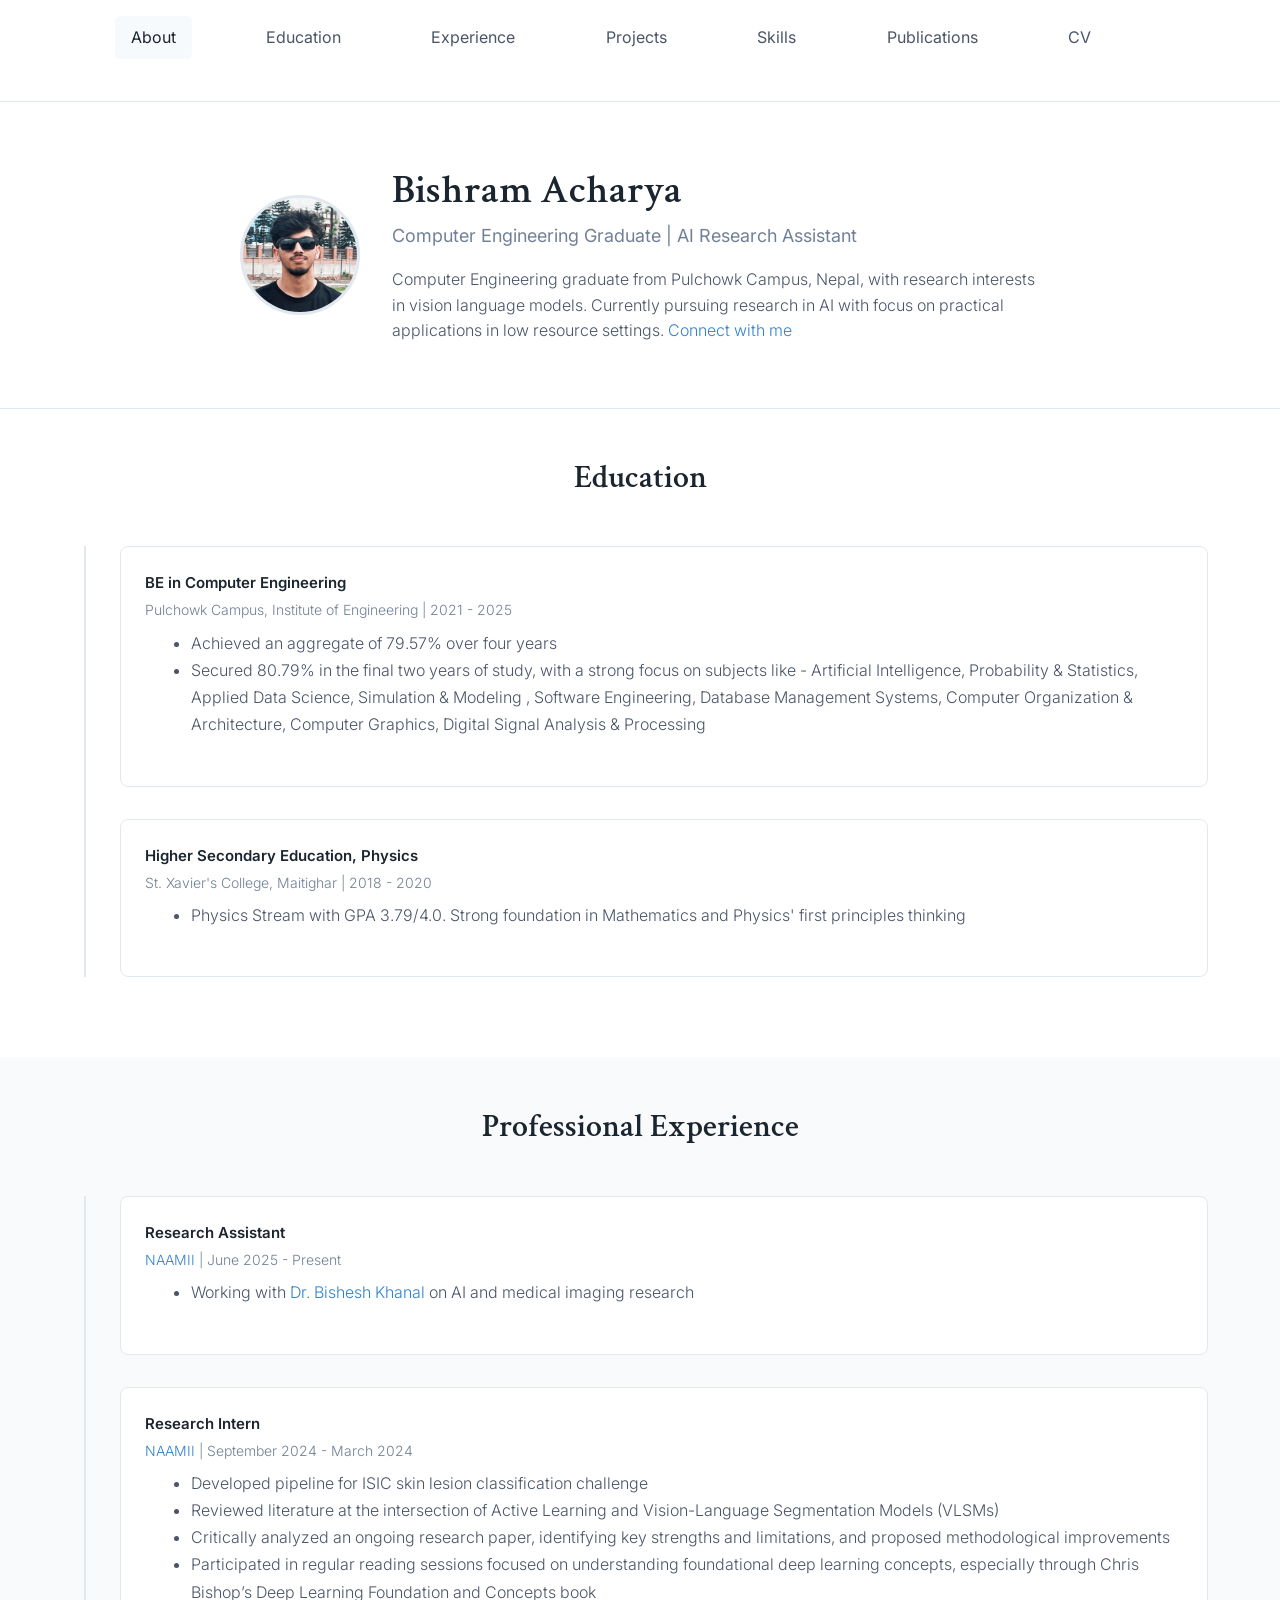
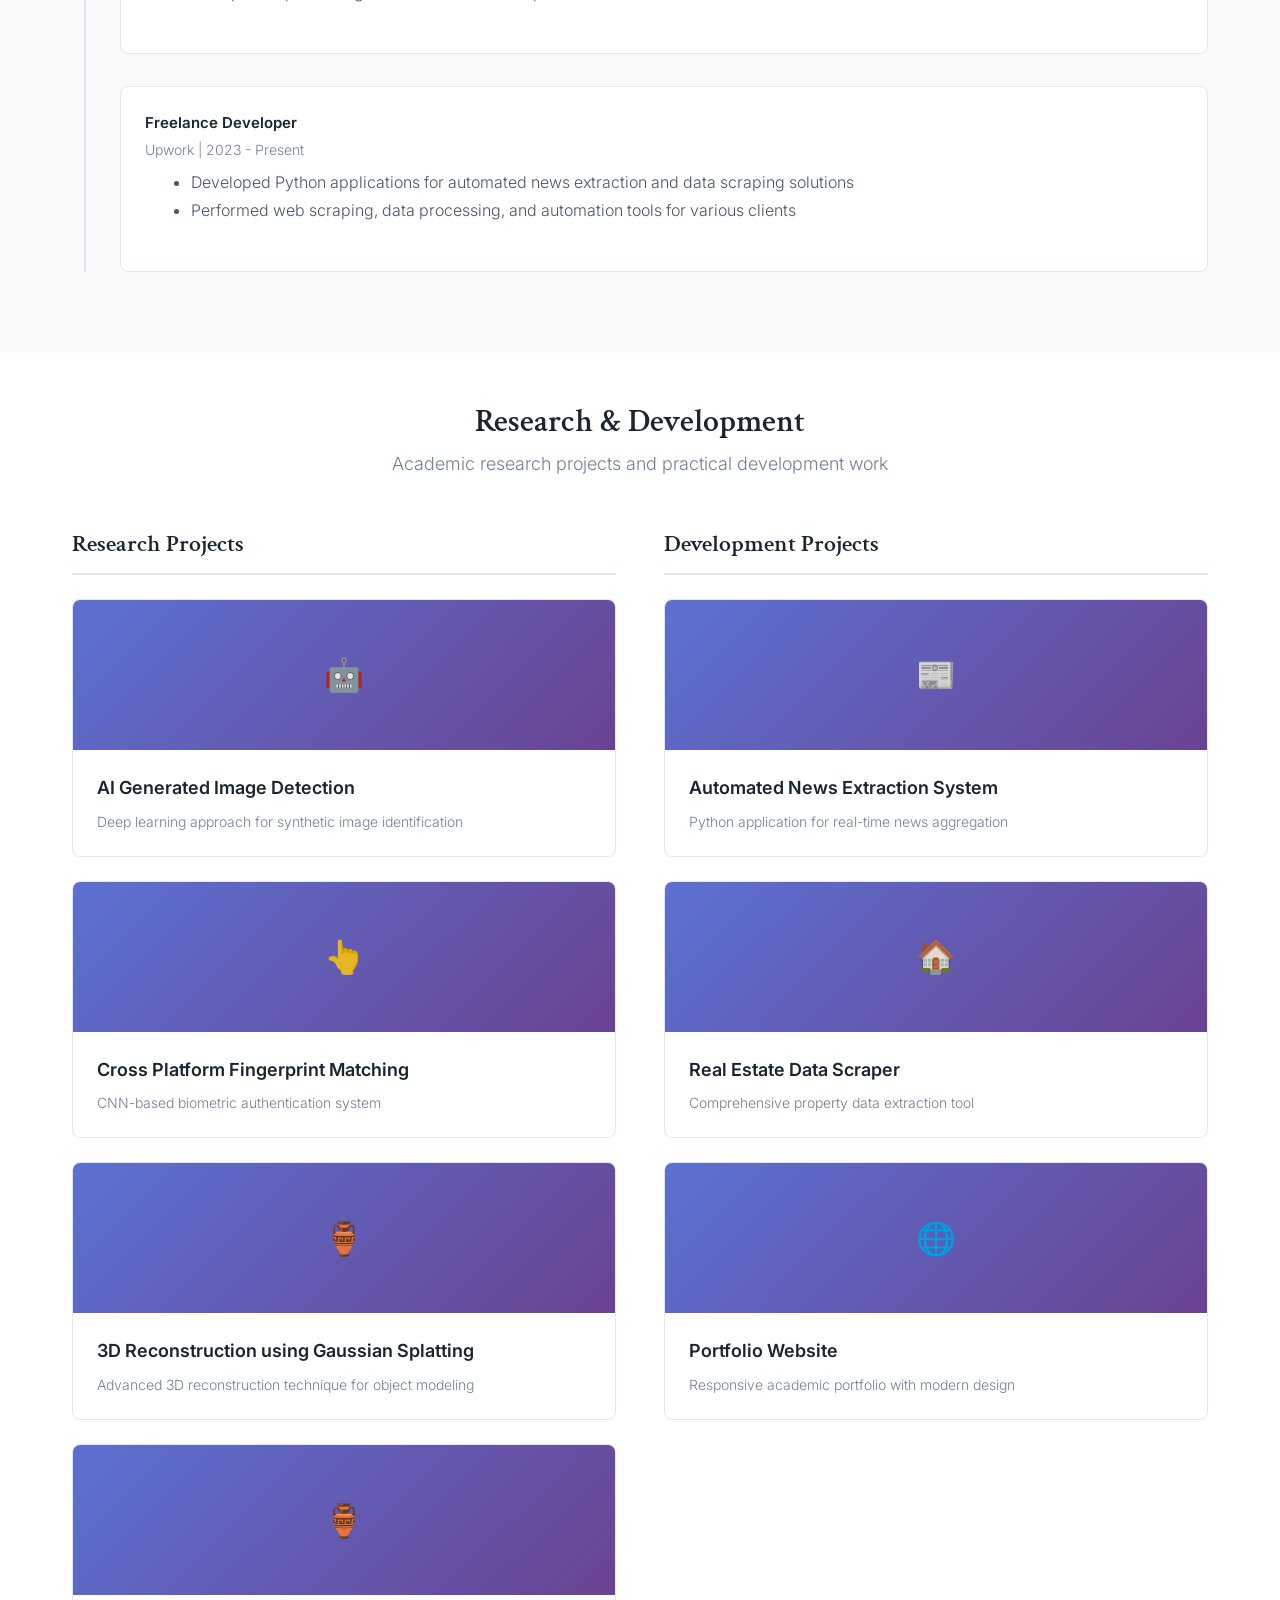
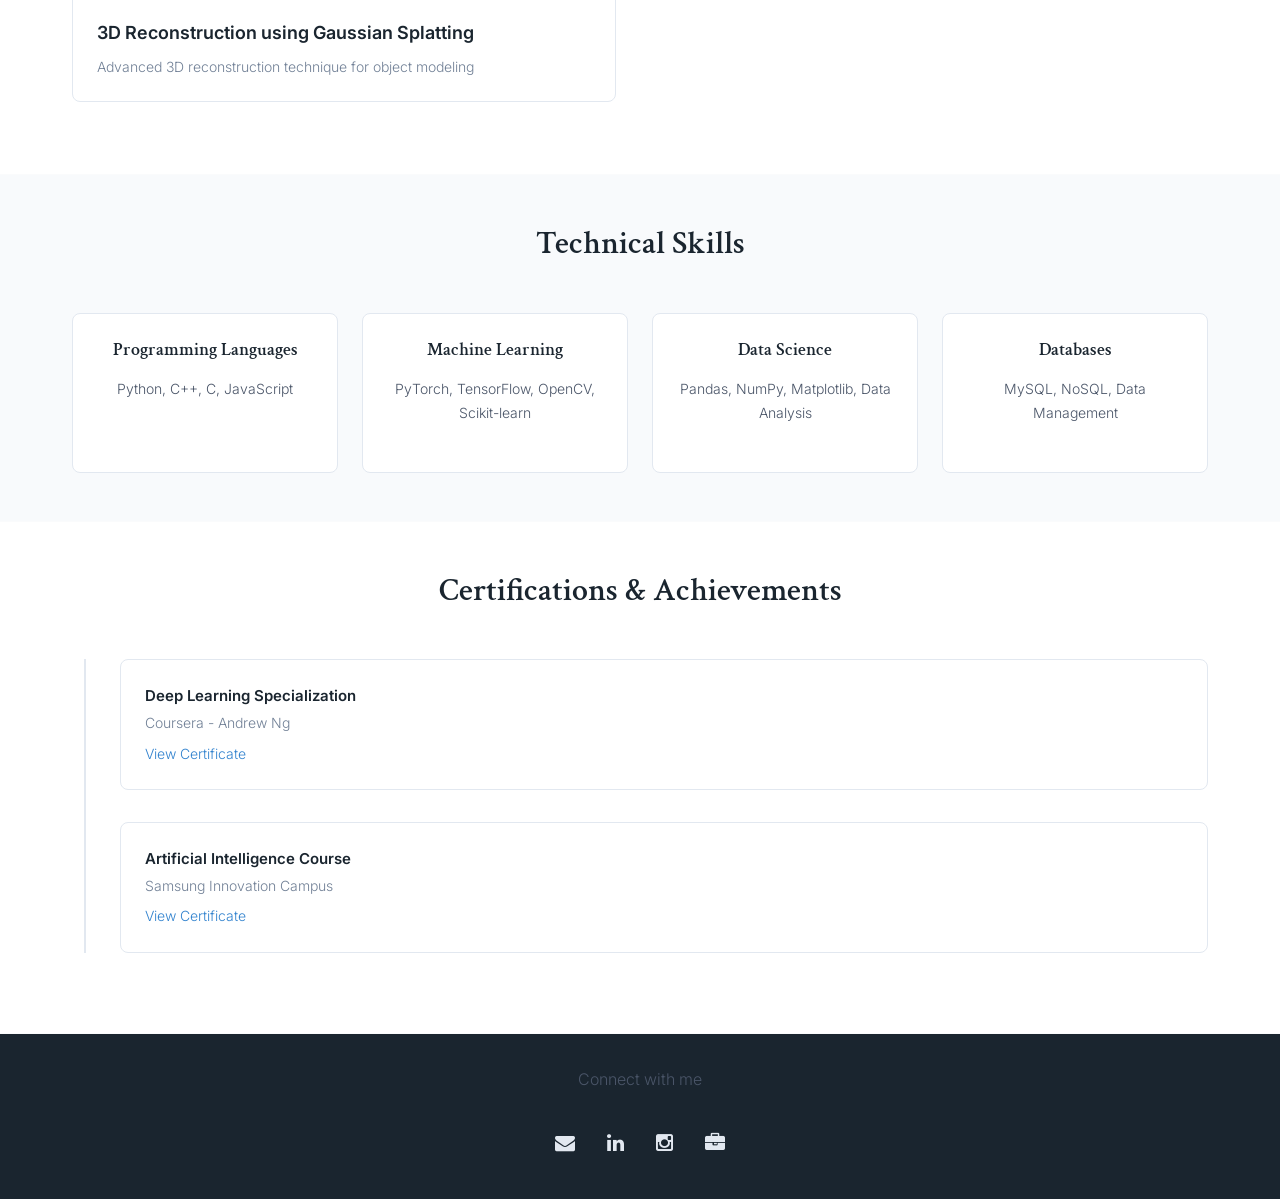
==== index.html @ 3ff4e0e8 "added projects" ====
<!DOCTYPE html>
<html>
<head>
    <title>Bishram Acharya</title>
    <meta charset="utf-8" />
    <meta name="viewport" content="width=device-width, initial-scale=1">
    <meta name="description" content="Bishram Acharya's academic portfolio">
    <meta name="author" content="Bishram Acharya">
    <link rel="stylesheet" href="css/kube.min.css" />
    <link rel="stylesheet" href="css/font-awesome.min.css" />
    <link rel="shortcut icon" href="img/favicon.png" />
    <link href='https://fonts.googleapis.com/css2?family=Inter:wght@300;400;500;600&family=Crimson+Text:wght@400;600&display=swap' rel='stylesheet' type='text/css'>
    <style>
        /* Reset and Base Styles */
        * {
            margin: 0;
            padding: 0;
            box-sizing: border-box;
        }

        body {
            font-family: 'Inter', -apple-system, BlinkMacSystemFont, sans-serif;
            line-height: 1.6;
            color: #2c3e50;
            background: #fafbfc;
            font-weight: 300;
        }

        h1, h2, h3, h4, h5, h6 {
            font-family: 'Crimson Text', serif;
            font-weight: 600;
            color: #1a252f;
            margin-bottom: 1rem;
        }

        h1 { font-size: 2.5rem; line-height: 1.2; }
        h2 { font-size: 2rem; line-height: 1.3; }
        h3 { font-size: 1.5rem; line-height: 1.4; }

        p, li {
            font-size: 1rem;
            line-height: 1.7;
            color: #4a5568;
        }

        a {
            color: #3182ce;
            text-decoration: none;
            transition: color 0.2s ease;
        }

        a:hover {
            color: #2c5aa0;
        }

        .container {
            max-width: 1200px;
            margin: 0 auto;
            padding: 0 2rem;
        }

        /* Navigation */
        .main-nav {
            background: #ffffff;
            border-bottom: 1px solid #e2e8f0;
            padding: 1rem 0;
            position: sticky;
            top: 0;
            z-index: 100;
        }

        .navbar ul {
            display: flex;
            list-style: none;
            justify-content: center;
            gap: 2rem;
        }

        .navbar ul li a {
            font-weight: 400;
            color: #4a5568;
            padding: 0.5rem 1rem;
            border-radius: 0.375rem;
            transition: all 0.2s ease;
        }

        .navbar ul li.active a,
        .navbar ul li a:hover {
            color: #1a252f;
            background: #f7fafc;
        }

        /* Header Section */
        .intro {
            padding: 4rem 0;
            background: #ffffff;
            border-bottom: 1px solid #e2e8f0;
        }

        .intro-content {
            display: grid;
            grid-template-columns: auto 1fr;
            gap: 2rem;
            align-items: center;
            max-width: 800px;
            margin: 0 auto;
        }

        .intro img {
            width: 120px;
            height: 120px;
            border-radius: 50%;
            border: 3px solid #e2e8f0;
        }

        .intro-text h1 {
            margin-bottom: 0.5rem;
        }

        .intro-text .title {
            font-size: 1.125rem;
            color: #718096;
            margin-bottom: 1rem;
            font-weight: 400;
        }

        .intro-text .description {
            font-size: 1rem;
            line-height: 1.6;
            color: #4a5568;
        }

        /* Section Styles */
        .section {
            padding: 3rem 0;
            background: #ffffff;
            margin-bottom: 1px;
        }

        .section:nth-child(even) {
            background: #f8fafc;
        }

        .section-header {
            text-align: center;
            margin-bottom: 3rem;
        }

        .section-header h2 {
            font-size: 2rem;
            margin-bottom: 0.5rem;
        }

        .section-header .subtitle {
            color: #718096;
            font-size: 1.125rem;
        }

        /* Projects Section */
        .projects-grid {
            display: grid;
            grid-template-columns: 1fr 1fr;
            gap: 3rem;
            margin-top: 2rem;
        }

        .project-category {
            padding: 0;
        }

        .project-category h3 {
            font-size: 1.5rem;
            margin-bottom: 1.5rem;
            padding-bottom: 0.75rem;
            border-bottom: 2px solid #e2e8f0;
            color: #1a252f;
            font-weight: 600;
            text-align: left;
        }

        .project-card {
            background: #ffffff;
            border: 1px solid #e2e8f0;
            border-radius: 0.5rem;
            overflow: hidden;
            transition: all 0.3s ease;
            margin-bottom: 1.5rem;
            cursor: pointer;
            position: relative;
        }

        .project-card:hover {
            transform: translateY(-2px);
            box-shadow: 0 10px 25px rgba(0,0,0,0.1);
            border-color: #cbd5e0;
        }

        .project-thumbnail {
            height: 150px;
            background: linear-gradient(135deg, #667eea 0%, #764ba2 100%);
            display: flex;
            align-items: center;
            justify-content: center;
            color: white;
            font-size: 2rem;
            position: relative;
            overflow: hidden;
        }

        .project-thumbnail::before {
            content: '';
            position: absolute;
            top: 0;
            left: 0;
            right: 0;
            bottom: 0;
            background: rgba(0,0,0,0.1);
        }

        .project-content {
            padding: 1.5rem;
        }

        .project-title {
            font-size: 1.125rem;
            font-weight: 600;
            margin-bottom: 0.5rem;
            color: #1a252f;
        }

        .project-summary {
            font-size: 0.875rem;
            color: #718096;
            line-height: 1.5;
        }

        .project-details {
            position: absolute;
            top: 0;
            left: 0;
            right: 0;
            bottom: 0;
            background: rgba(26, 37, 47, 0.95);
            color: white;
            padding: 1.5rem;
            opacity: 0;
            transform: translateY(10px);
            transition: all 0.3s ease;
            display: flex;
            flex-direction: column;
            justify-content: center;
        }

        .project-card:hover .project-details {
            opacity: 1;
            transform: translateY(0);
        }

        .project-details h4 {
            color: white;
            margin-bottom: 1rem;
            font-size: 1.25rem;
        }

        .project-details p {
            color: #e2e8f0;
            font-size: 0.875rem;
            line-height: 1.6;
            margin-bottom: 1rem;
        }

        .project-tech {
            display: flex;
            flex-wrap: wrap;
            gap: 0.5rem;
            margin-top: 1rem;
        }

        .tech-tag {
            background: rgba(255,255,255,0.2);
            color: white;
            padding: 0.25rem 0.75rem;
            border-radius: 1rem;
            font-size: 0.75rem;
            font-weight: 500;
        }

        /* Timeline Styles */
        .timeline {
            position: relative;
            padding-left: 2rem;
        }

        .timeline::before {
            content: '';
            position: absolute;
            left: 0.75rem;
            top: 0;
            bottom: 0;
            width: 2px;
            background: #e2e8f0;
        }

        .timeline-item {
            position: relative;
            margin-bottom: 2rem;
            background: #ffffff;
            padding: 1.5rem;
            border-radius: 0.5rem;
            border: 1px solid #e2e8f0;
            margin-left: 1rem;
            overflow: hidden;
            cursor: pointer;
            transition: all 0.3s ease;
        }

        .timeline-item::after {
            content: '';
            position: absolute;
            top: 0;
            left: 0;
            height: 100%;
            width: 0;
            background: linear-gradient(90deg, rgba(49, 130, 206, 0.1) 0%, rgba(49, 130, 206, 0.05) 100%);
            transition: width 0.4s ease;
            z-index: 1;
        }

        .timeline-item:hover::after {
            width: 100%;
        }

        .timeline-item:hover {
            transform: translateX(5px);
            box-shadow: 0 4px 12px rgba(0,0,0,0.1);
            border-color: #3182ce;
        }

        .timeline-item::before {
            content: '';
            position: absolute;
            left: -1.75rem;
            top: 1.5rem;
            width: 12px;
            height: 12px;
            background: #3182ce;
            border: 3px solid #ffffff;
            border-radius: 50%;
            box-shadow: 0 0 0 3px #e2e8f0;
            z-index: 2;
            transition: all 0.3s ease;
        }

        .timeline-item:hover::before {
            background: #2c5aa0;
            transform: scale(1.2);
        }

        .timeline-title {
            font-weight: 600;
            color: #1a252f;
            margin-bottom: 0.25rem;
            position: relative;
            z-index: 2;
        }

        .timeline-meta {
            color: #718096;
            font-size: 0.875rem;
            margin-bottom: 0.5rem;
            position: relative;
            z-index: 2;
        }

        .timeline-description {
            color: #4a5568;
            font-size: 0.875rem;
            line-height: 1.6;
            position: relative;
            z-index: 2;
        }

        /* Skills Grid */
        .skills-grid {
            display: grid;
            grid-template-columns: repeat(auto-fit, minmax(250px, 1fr));
            gap: 1.5rem;
            margin-top: 2rem;
        }

        .skill-category {
            background: #ffffff;
            padding: 1.5rem;
            border-radius: 0.5rem;
            border: 1px solid #e2e8f0;
            text-align: center;
        }

        .skill-category h4 {
            color: #1a252f;
            margin-bottom: 1rem;
            font-size: 1.125rem;
        }

        .skill-category p {
            color: #4a5568;
            font-size: 0.875rem;
        }

        /* Footer */
        footer {
            background: #1a252f;
            color: #e2e8f0;
            padding: 2rem 0;
            text-align: center;
        }

        .social {
            display: flex;
            justify-content: center;
            gap: 1rem;
            margin-top: 1rem;
        }

        .social a {
            color: #e2e8f0;
            font-size: 1.25rem;
            padding: 0.5rem;
            border-radius: 0.375rem;
            transition: all 0.2s ease;
        }

        .social a:hover {
            color: #ffffff;
            background: rgba(255,255,255,0.1);
        }

        /* Responsive Design */
        @media (max-width: 768px) {
            .container {
                padding: 0 1rem;
            }

            .intro-content {
                grid-template-columns: 1fr;
                text-align: center;
                gap: 1rem;
            }

            .projects-grid {
                grid-template-columns: 1fr;
                gap: 3rem;
            }

            .navbar ul {
                flex-wrap: wrap;
                gap: 1rem;
            }

            .timeline {
                padding-left: 1rem;
            }

            .timeline-item {
                margin-left: 0.5rem;
            }

            h1 { font-size: 2rem; }
            h2 { font-size: 1.75rem; }
        }
    </style>
</head>
<body>
    <!-- Navigation -->
    <div class="main-nav">
        <div class="container">
            <nav class="navbar">
                <ul>
                    <li class="active"><a href="#about">About</a></li>
                    <li><a href="#education">Education</a></li>
                    <li><a href="#experience">Experience</a></li>
                    <li><a href="#projects">Projects</a></li>
                    <li><a href="#skills">Skills</a></li>
                    <li><a href="#publications">Publications</a></li>
                    <li><a href="my_cv.pdf" target="_blank">CV</a></li>
                </ul>
            </nav>
        </div>
    </div>

    <!-- Header -->
    <section class="intro" id="about">
        <div class="container">
            <div class="intro-content">
                <img src="img/bishram.jpg" alt="Bishram Acharya">
                <div class="intro-text">
                    <h1>Bishram Acharya</h1>
                    <div class="title">Computer Engineering Graduate | AI Research Assistant</div>
                    <div class="description">
                        Computer Engineering graduate from Pulchowk Campus, Nepal, with research interests in vision language models. Currently pursuing research in 
                        AI with focus on practical applications in low resource settings. <a href="#connect">Connect with me</a>
                    </div>
                </div>
            </div>
        </div>
    </section>

    <!-- Education -->
    <section class="section" id="education">
        <div class="container">
            <div class="section-header">
                <h2>Education</h2>
            </div>
            <div class="timeline">
                <div class="timeline-item">
                    <div class="timeline-title">BE in Computer Engineering</div>
                    <div class="timeline-meta">Pulchowk Campus, Institute of Engineering | 2021 - 2025</div>
                    <div class="timeline-description">
                        <ul>
                            <li>Achieved an aggregate of 79.57% over four years</li>
                            <li>Secured 80.79% in the final two years of study, with a strong focus on subjects like - Artificial Intelligence, Probability & Statistics, Applied Data Science, Simulation & Modeling , Software Engineering, Database Management Systems, Computer Organization & Architecture, Computer Graphics, Digital Signal Analysis & Processing</li>
                        </ul>
                        
                    </div>
                </div>
                <div class="timeline-item">
                    <div class="timeline-title">Higher Secondary Education, Physics</div>
                    <div class="timeline-meta">St. Xavier's College, Maitighar | 2018 - 2020</div>
                    <div class="timeline-description">
                        <ul>
                            <li>Physics Stream with GPA 3.79/4.0. Strong foundation in Mathematics and Physics' first principles thinking</li>
                        </ul>
                    </div>
                </div>
            </div>
        </div>
    </section>

    <!-- Experience -->
    <section class="section" id="experience">
    <div class="container">
        <div class="section-header">
        <h2>Professional Experience</h2>
        </div>
        <div class="timeline">

        <div class="timeline-item">
            <div class="timeline-title">Research Assistant</div>
            <div class="timeline-meta">
            <a href="https://www.naamii.org.np/">NAAMII</a> | June 2025 - Present
            </div>
            <div class="timeline-description">
            <ul>
                <li>
                Working with <a href="https://scholar.google.com/citations?user=ZfaUCG5h3xsC&hl=en">Dr. Bishesh Khanal</a>
                on AI and medical imaging research
                </li>
            </ul>
            </div>
        </div> <!-- <-- FIXED: closed the first timeline-item here -->

        <div class="timeline-item">
            <div class="timeline-title">Research Intern</div>
            <div class="timeline-meta">
            <a href="https://www.naamii.org.np/">NAAMII</a> | September 2024 - March 2024
            </div>
            <div class="timeline-description">
            <ul>
                <li>Developed pipeline for ISIC skin lesion classification challenge</li>
                <li>Reviewed literature at the intersection of Active Learning and Vision-Language Segmentation Models (VLSMs)</li>
                <li>Critically analyzed an ongoing research paper, identifying key strengths and limitations, and proposed methodological improvements</li>
                <li>Participated in regular reading sessions focused on understanding foundational deep learning concepts, especially through Chris Bishop’s Deep Learning Foundation and Concepts book</li>
            </ul>
            </div>
        </div>

        <div class="timeline-item">
            <div class="timeline-title">Freelance Developer</div>
            <div class="timeline-meta">Upwork | 2023 - Present</div>
            <div class="timeline-description">
            <ul>
                <li>Developed Python applications for automated news extraction and data scraping solutions</li>
                <li>Performed web scraping, data processing, and automation tools for various clients</li>
            </ul>
            </div>
        </div>

        </div>
    </div>
    </section>

    <!-- Projects -->
    <section class="section" id="projects">
        <div class="container">
            <div class="section-header">
                <h2>Research & Development</h2>
                <div class="subtitle">Academic research projects and practical development work</div>
            </div>
            <div class="projects-grid">
                <!-- Research Projects -->
                <div class="project-category">
                    <h3>Research Projects</h3>
                    <div class="project-card">
                        <div class="project-thumbnail">🤖</div>
                        <div class="project-content">
                            <div class="project-title">AI Generated Image Detection</div>
                            <div class="project-summary">Deep learning approach for synthetic image identification</div>
                        </div>
                        <div class="project-details">
                            <h4>AI Generated Image Detection</h4>
                            <p>Final year major project comparing frequency-based networks (FourierNet) with CLIP and custom SpectrCLIP model. Achieved F1 Score of 0.9877 and AUC 0.9993 with the best performing model.</p>
                            <div class="project-tech">
                                <span class="tech-tag">Deep Learning</span>
                                <span class="tech-tag">Computer Vision</span>
                                <span class="tech-tag">CLIP</span>
                                <span class="tech-tag">PyTorch</span>
                            </div>
                        </div>
                    </div>

                    <div class="project-card">
                        <div class="project-thumbnail">👆</div>
                        <div class="project-content">
                            <div class="project-title">Cross Platform Fingerprint Matching</div>
                            <div class="project-summary">CNN-based biometric authentication system</div>
                        </div>
                        <div class="project-details">
                            <h4>Cross Platform Fingerprint Matching Using CNN</h4>
                            <p>Developed a Siamese network architecture using VGG-16 and DenseNet for fingerprint matching across different platforms. Achieved 89.2% accuracy in determining fingerprint matches.</p>
                            <div class="project-tech">
                                <span class="tech-tag">CNN</span>
                                <span class="tech-tag">Siamese Networks</span>
                                <span class="tech-tag">Biometrics</span>
                                <span class="tech-tag">TensorFlow</span>
                            </div>
                        </div>
                    </div>
                    <div class="project-card" onclick="window.open('https://superspl.at/view?id=2a469bad', '_blank')">
                        <div class="project-thumbnail">🏺</div>
                        <div class="project-content">
                            <div class="project-title">3D Reconstruction using Gaussian Splatting</div>
                            <div class="project-summary">Advanced 3D reconstruction technique for object modeling</div>
                        </div>
                        <div class="project-details">
                            <h4>3D Reconstruction using Gaussian Splatting</h4>
                            <p>Implemented state-of-the-art 3D reconstruction using Gaussian Splatting technique for high-quality vase modeling. Created interactive 3D visualization demonstrating advanced computer vision and 3D modeling capabilities.</p>
                            <div class="project-tech">
                                <span class="tech-tag">Computer Vision</span>
                                <span class="tech-tag">3D Reconstruction</span>
                                <span class="tech-tag">Gaussian Splatting</span>
                            </div>
                        </div>
                    </div>
                    <div class="project-card" onclick="window.open('https://superspl.at/view?id=2a469bad', '_blank')">
                        <div class="project-thumbnail">🏺</div>
                        <div class="project-content">
                            <div class="project-title">3D Reconstruction using Gaussian Splatting</div>
                            <div class="project-summary">Advanced 3D reconstruction technique for object modeling</div>
                        </div>
                        <div class="project-details">
                            <h4>3D Reconstruction using Gaussian Splatting</h4>
                            <p>Implemented state-of-the-art 3D reconstruction using Gaussian Splatting technique for high-quality vase modeling. Created interactive 3D visualization demonstrating advanced computer vision and 3D modeling capabilities.</p>
                            <div class="project-tech">
                                <span class="tech-tag">Computer Vision</span>
                                <span class="tech-tag">3D Reconstruction</span>
                                <span class="tech-tag">Gaussian Splatting</span>
                            </div>
                        </div>
                    </div>

                    
                </div>

                <!-- Development Projects -->
                <div class="project-category">
                    <h3>Development Projects</h3>
                    
                    <div class="project-card">
                        <div class="project-thumbnail">📰</div>
                        <div class="project-content">
                            <div class="project-title">Automated News Extraction System</div>
                            <div class="project-summary">Python application for real-time news aggregation</div>
                        </div>
                        <div class="project-details">
                            <h4>Automated News Extraction System</h4>
                            <p>Built a comprehensive Python application for automatic news extraction and display from skynews.au. Features real-time data processing, content filtering, and user-friendly interface for news consumption.</p>
                            <div class="project-tech">
                                <span class="tech-tag">Python</span>
                                <span class="tech-tag">Web Scraping</span>
                                <span class="tech-tag">BeautifulSoup</span>
                                <span class="tech-tag">Automation</span>
                            </div>
                        </div>
                    </div>

                    <div class="project-card">
                        <div class="project-thumbnail">🏠</div>
                        <div class="project-content">
                            <div class="project-title">Real Estate Data Scraper</div>
                            <div class="project-summary">Comprehensive property data extraction tool</div>
                        </div>
                        <div class="project-details">
                            <h4>Real Estate Data Scraper</h4>
                            <p>Developed a robust data scraping solution for real estate websites. Implemented advanced parsing techniques, data validation, and export functionality for market analysis and research purposes.</p>
                            <div class="project-tech">
                                <span class="tech-tag">Python</span>
                                <span class="tech-tag">Data Mining</span>
                                <span class="tech-tag">Selenium</span>
                                <span class="tech-tag">Data Analysis</span>
                            </div>
                        </div>
                    </div>

                    <div class="project-card">
                        <div class="project-thumbnail">🌐</div>
                        <div class="project-content">
                            <div class="project-title">Portfolio Website</div>
                            <div class="project-summary">Responsive academic portfolio with modern design</div>
                        </div>
                        <div class="project-details">
                            <h4>Academic Portfolio Website</h4>
                            <p>Designed and developed a clean, academic-focused portfolio website featuring responsive design, interactive project showcases, and optimized performance for professional presentation.</p>
                            <div class="project-tech">
                                <span class="tech-tag">HTML/CSS</span>
                                <span class="tech-tag">JavaScript</span>
                                <span class="tech-tag">Responsive Design</span>
                                <span class="tech-tag">UI/UX</span>
                            </div>
                        </div>
                    </div>
                </div>
            </div>
        </div>
    </section>

    <!-- Skills -->
    <section class="section" id="skills">
        <div class="container">
            <div class="section-header">
                <h2>Technical Skills</h2>
            </div>
            <div class="skills-grid">
                <div class="skill-category">
                    <h4>Programming Languages</h4>
                    <p>Python, C++, C, JavaScript</p>
                </div>
                <div class="skill-category">
                    <h4>Machine Learning</h4>
                    <p>PyTorch, TensorFlow, OpenCV, Scikit-learn</p>
                </div>
                <div class="skill-category">
                    <h4>Data Science</h4>
                    <p>Pandas, NumPy, Matplotlib, Data Analysis</p>
                </div>
                <div class="skill-category">
                    <h4>Databases</h4>
                    <p>MySQL, NoSQL, Data Management</p>
                </div>
            </div>
        </div>
    </section>

    <!-- Publications -->
    <section class="section" id="publications">
        <div class="container">
            <div class="section-header">
                <h2>Certifications & Achievements</h2>
            </div>
            <div class="timeline">
                <div class="timeline-item">
                    <div class="timeline-title">Deep Learning Specialization</div>
                    <div class="timeline-meta">Coursera - Andrew Ng</div>
                    <div class="timeline-description">
                        <a href="https://www.credly.com/badges/9262f133-db26-4428-baa8-0cf9e496a2a0/linked_in_profile" target="_blank">View Certificate</a>
                    </div>
                </div>
                <div class="timeline-item">
                    <div class="timeline-title">Artificial Intelligence Course</div>
                    <div class="timeline-meta">Samsung Innovation Campus</div>
                    <div class="timeline-description">
                        <a href="https://raw.githubusercontent.com/bishram-acharya/Samsung-Innovation-Campus-Applied-Data-Science/refs/heads/main/cert.jpg" target="_blank">View Certificate</a>
                    </div>
                </div>
            </div>
        </div>
    </section>

    <!-- Footer -->
    <footer>
        <div class="container">
            <p id="connect">Connect with me</p>
            <div class="social">
                <a href="mailto:bisram019@gmail.com"><i class="fa fa-envelope"></i></a>
                <a href="https://www.linkedin.com/in/bishram-acharya/"><i class="fa fa-linkedin"></i></a>
                <a href="https://www.instagram.com/bisram._/?hl=en"><i class="fa fa-instagram"></i></a>
                <a href="https://www.upwork.com/freelancers/~01170c58105056f06c"><i class="fa fa-briefcase"></i></a>
            </div>
        </div>
    </footer>

    <!-- Javascript -->
    <script src="js/jquery.min.js"></script>
    <script src="js/site.js"></script>
</body>
</html>
---- css/kube.min.css ----
*,*:before,*:after{-webkit-box-sizing:border-box;-moz-box-sizing:border-box;box-sizing:border-box}html{font-family:sans-serif;-ms-text-size-adjust:100%;-webkit-text-size-adjust:100%}html,body,div,span,object,iframe,p,blockquote,pre,a,abbr,acronym,address,big,cite,code,del,dfn,em,img,ins,kbd,q,s,samp,small,strike,strong,sub,sup,tt,var,b,u,i,center,dl,dt,dd,ol,ul,li,fieldset,form,label,legend,table,caption,tbody,tfoot,thead,tr,th,td,article,aside,canvas,details,embed,figure,figcaption,footer,header,hgroup,menu,nav,output,ruby,section,summary,time,mark,audio,video,h1,h2,h3,h4,h5,h6{margin:0;padding:0;border:0;outline:0;font-size:100%;vertical-align:baseline;background:transparent}a:active,a:hover{outline:0}article,aside,details,figcaption,figure,footer,header,hgroup,main,nav,section,embed,object,iframe,audio,video,canvas,progress,meter,output,textarea{display:block}audio:not([controls]){display:none;height:0}blockquote,q{quotes:none}blockquote p:before,blockquote p:after,q:before,q:after{content:'';content:none}table{border-collapse:collapse;border-spacing:0}caption,th,td{text-align:left;vertical-align:top}thead th,thead td{font-weight:bold;vertical-align:bottom}a img,th img,td img{vertical-align:top}button,input,select,textarea{margin:0}textarea{overflow:auto;vertical-align:top;resize:vertical}button{width:auto;overflow:visible}input[type="reset"],input[type="submit"],input[type="file"],input[type="radio"],input[type="checkbox"],select,button{cursor:pointer}input[type="radio"],input[type="checkbox"]{font-size:110%;position:relative;top:-1px;margin-right:3px}input[type="search"]{-webkit-appearance:textfield}input[type="search"]::-webkit-search-decoration,input[type="search"]::-webkit-search-cancel-button{-webkit-appearance:none}hr{display:block;height:1px;border:0;border-top:1px solid #ddd}img,video,audio,embed,object{max-width:100%}img,video,embed,object{height:auto}embed,object{height:100%}img{vertical-align:middle;-ms-interpolation-mode:bicubic}body{font-family:"Helvetica Neue",Helvetica,Tahoma,sans-serif;font-size:.9375em;line-height:1.65em;background:#fff;color:#222}a{color:#134da5}a:focus,a:hover{color:#de2c3b}h1,h2,h3,h4,h5,h6,.h1,.h2,.h3,.h4,.h5,.h6{font-family:"Helvetica Neue",Helvetica,Tahoma,sans-serif;font-weight:bold;color:#000;text-rendering:optimizeLegibility;margin:0 0 .5em 0}h1,.h1,h2,.h2{line-height:1.1}h3,.h3,h4,.h4{line-height:1.3}h1,.h1{font-size:2.25em}h2,.h2{font-size:1.5em;margin-bottom:.7em}h3,.h3{font-size:1.3125em}h4,.h4{font-size:1.125em}h5,.h5{font-size:1em}h6,.h6{font-size:.75em;text-transform:uppercase}.lead{font-size:1.3125em;line-height:1.5;margin-bottom:1.0999999999999999em}p,ul,ol,dl,dd,dt,blockquote,td,th{line-height:1.65em}ul,ol,ul ul,ol ol,ul ol,ol ul{margin:0 0 0 3.3em}ul li,ol li{text-align:left}ol ol li{list-style-type:lower-alpha}ol ol ol li{list-style-type:lower-roman}p,ul,ol,dl,blockquote,hr,pre,table,form,fieldset,figure,address{margin-bottom:1.65em}blockquote{position:relative;font-style:italic;font-size:1.125em;margin-left:2.4749999999999996em;padding-left:1.65em;border-left:2px solid #ddd}blockquote p{margin-bottom:.5em}blockquote small,cite{color:rgba(0,0,0,0.4);font-style:italic}small,blockquote cite{font-size:12.75px;line-height:1}address{font-style:normal}dl dt{font-weight:bold}dd{margin-left:1.65em}s,del{text-decoration:line-through}abbr[title],dfn[title]{border-bottom:1px dotted #0f0f0f;cursor:help}strong,b{font-weight:bold}em,i{font-style:italic}sub,sup{font-size:11.25px;line-height:0;position:relative}sup{top:-0.5em}sub{bottom:-0.25em}figcaption{margin:.3em 0;font-size:12.75px;font-style:italic}ins,u{text-decoration:underline}mark{background-color:#ffc800;color:#0f0f0f;text-decoration:none}pre,code,kbd,samp,var,output{font-size:90%;font-style:normal;font-family:Menlo,Monaco,Consolas,"Courier New",monospace}pre{margin-top:1.65em;font-size:100%;line-height:1.5;color:#222;overflow:auto}code,samp,kbd{padding:3px 6px 2px 6px;display:inline-block;line-height:1;border-radius:2px}code{background:#f4f4f4;border:1px solid #d4d4d4}pre code{font-size:100%;border:0;padding:0;background:0;line-height:1.65em}var{color:rgba(0,0,0,0.5)}samp{background:#d3e3fb;border:1px solid #b2cef8}kbd{background:#0f0f0f;color:rgba(255,255,255,0.85);white-space:nowrap}button:active,button:focus{outline:0}textarea,select{font-family:"Helvetica Neue",Helvetica,Tahoma,sans-serif;font-size:1em;box-shadow:none}textarea,select[multiple],select[multiple="multiple"]{padding:.3em .35em;line-height:1.35em;width:100%}input[type="text"],input[type="password"],input[type="email"],input[type="url"],input[type="phone"],input[type="tel"],input[type="number"],input[type="datetime"],input[type="date"],input[type="month"],input[type="color"],input[type="time"],input[type="search"],input[type="datetime-local"]{font-family:"Helvetica Neue",Helvetica,Tahoma,sans-serif;font-size:1em;box-shadow:none;padding:.3em .35em;line-height:1.65em;border-radius:0;outline:0}select[multiple],select[multiple="multiple"],textarea,input[type="text"],input[type="password"],input[type="email"],input[type="url"],input[type="phone"],input[type="tel"],input[type="number"],input[type="datetime"],input[type="date"],input[type="month"],input[type="color"],input[type="time"],input[type="search"],input[type="datetime-local"]{background:#fff;border:1px solid #ccc;position:relative;z-index:2;-webkit-appearance:none}textarea[disabled],input[type="text"][disabled],input[type="password"][disabled],input[type="email"][disabled],input[type="url"][disabled],input[type="phone"][disabled],input[type="tel"][disabled],input[type="number"][disabled],input[type="datetime"][disabled],input[type="date"][disabled],input[type="month"][disabled],input[type="color"][disabled],input[type="time"][disabled],input[type="search"][disabled],input[type="datetime-local"][disabled]{resize:none;color:rgba(0,0,0,0.5)}select[disabled],input[type="checkbox"][disabled],input[type="radio"][disabled]{cursor:default}input::-moz-focus-inner,button::-moz-focus-inner{border:0;padding:0}input[type="range"]{position:relative;top:3px}select{margin-bottom:0!important}fieldset{padding:1.65em;margin-bottom:1.65em;border:1px solid #ccc}fieldset *:last-child{margin-bottom:0!important}legend{font-weight:bold;padding:0 1em;margin-left:-1em}table{max-width:100%;width:100%;empty-cells:show}table caption{text-transform:uppercase;padding:0 1.0999999999999999em;color:rgba(0,0,0,0.4);font-size:12.75px}table th,table td{border-bottom:1px solid #eee;padding:.825em 1.0999999999999999em}table tfoot th,table tfoot td{color:rgba(0,0,0,0.4)}.units-container:after,.units-row:after{content:"";display:table;clear:both}.units-container:after,.units-row:after{content:"";display:table;clear:both}.units-container{padding-top:1px;margin-top:-1px}.units-row{margin-bottom:1.65em}.width-100,.unit-100{width:100%}.width-90,.unit-90{width:90%}.width-80,.unit-80{width:80%}.width-75,.unit-75{width:75%}.width-70,.unit-70{width:70%}.width-66,.unit-66{width:66.6%}.width-65,.unit-65{width:65%}.width-60,.unit-60{width:60%}.width-50,.unit-50{width:50%}.width-40,.unit-40{width:40%}.width-35,.unit-35{width:35%}.width-33,.unit-33{width:33.3%}.width-30,.unit-30{width:30%}.width-25,.unit-25{width:25%}.width-20,.unit-20{width:20%}.width-10,.unit-10{width:10%}.units-row .unit-90,.units-row .unit-80,.units-row .unit-75,.units-row .unit-70,.units-row .unit-66,.units-row .unit-65,.units-row .unit-60,.units-row .unit-50,.units-row .unit-40,.units-row .unit-35,.units-row .unit-33,.units-row .unit-30,.units-row .unit-25,.units-row .unit-20,.units-row .unit-10{float:left;margin-left:3%}.units-row .unit-90:first-child,.units-row .unit-80:first-child,.units-row .unit-75:first-child,.units-row .unit-70:first-child,.units-row .unit-66:first-child,.units-row .unit-65:first-child,.units-row .unit-60:first-child,.units-row .unit-50:first-child,.units-row .unit-40:first-child,.units-row .unit-35:first-child,.units-row .unit-33:first-child,.units-row .unit-30:first-child,.units-row .unit-25:first-child,.units-row .unit-20:first-child,.units-row .unit-10:first-child{margin-left:0}.units-row .unit-90{width:89.7%}.units-row .unit-80{width:79.4%}.units-row .unit-75{width:74.25%}.units-row .unit-70{width:69.1%}.units-row .unit-66{width:65.66666666666666%}.units-row .unit-65{width:65.66666666666666%}.units-row .unit-60{width:58.800000000000004%}.units-row .unit-50{width:48.5%}.units-row .unit-40{width:38.2%}.units-row .unit-35{width:31.333333333333332%}.units-row .unit-33{width:31.333333333333332%}.units-row .unit-30{width:27.9%}.units-row .unit-25{width:22.75%}.units-row .unit-20{width:17.6%}.units-row .unit-10{width:7.3%}.unit-push-90,.unit-push-80,.unit-push-75,.unit-push-70,.unit-push-66,.unit-push-65,.unit-push-60,.unit-push-50,.unit-push-40,.unit-push-35,.unit-push-33,.unit-push-30,.unit-push-25,.unit-push-20,.unit-push-10{position:relative}.unit-push-90{left:92.7%}.unit-push-80{left:82.4%}.unit-push-75{left:77.25%}.unit-push-70{left:72.1%}.unit-push-66{left:68.66666666666666%}.unit-push-65{left:68.66666666666666%}.unit-push-60{left:61.800000000000004%}.unit-push-50{left:51.5%}.unit-push-40{left:41.2%}.unit-push-35{left:34.33333333333333%}.unit-push-33{left:34.33333333333333%}.unit-push-30{left:30.9%}.unit-push-25{left:25.75%}.unit-push-20{left:20.6%}.unit-push-10{left:10.3%}.units-row .unit-push-right{float:right}.units-row .unit-role-right{margin-left:3%;float:right}.units-row .unit-role-left{margin-left:0}.centered,.unit-centered{float:none!important;margin:0 auto!important}.unit-padding{padding:1.65em}.units-padding .unit-100,.units-padding .unit-90,.units-padding .unit-80,.units-padding .unit-75,.units-padding .unit-70,.units-padding .unit-66,.units-padding .unit-65,.units-padding .unit-60,.units-padding .unit-50,.units-padding .unit-40,.units-padding .unit-35,.units-padding .unit-33,.units-padding .unit-30,.units-padding .unit-25,.units-padding .unit-20,.units-padding .unit-10{padding:1.65em}.units-split .unit-90,.units-split .unit-80,.units-split .unit-75,.units-split .unit-70,.units-split .unit-66,.units-split .unit-65,.units-split .unit-60,.units-split .unit-50,.units-split .unit-40,.units-split .unit-35,.units-split .unit-33,.units-split .unit-30,.units-split .unit-25,.units-split .unit-20,.units-split .unit-10{margin-left:0}.units-split .unit-90{width:90%}.units-split .unit-80{width:80%}.units-split .unit-75{width:75%}.units-split .unit-70{width:70%}.units-split .unit-66{width:66.6%}.units-split .unit-65{width:65%}.units-split .unit-60{width:60%}.units-split .unit-50{width:50%}.units-split .unit-40{width:40%}.units-split .unit-35{width:35%}.units-split .unit-33{width:33.3%}.units-split .unit-30{width:30%}.units-split .unit-25{width:25%}.units-split .unit-20{width:20%}.units-split .unit-10{width:10%}.blocks-2,.blocks-3,.blocks-4,.blocks-5,.blocks-6{padding-left:0;list-style:none;margin-left:-3%}.blocks-2:after,.blocks-3:after,.blocks-4:after,.blocks-5:after,.blocks-6:after{content:"";display:table;clear:both}.blocks-2:after,.blocks-3:after,.blocks-4:after,.blocks-5:after,.blocks-6:after{content:"";display:table;clear:both}.blocks-2>li,.blocks-3>li,.blocks-4>li,.blocks-5>li,.blocks-6>li{height:auto;float:left;margin-bottom:1.65em;margin-left:3%}.blocks-2>li ul,.blocks-3>li ul,.blocks-4>li ul,.blocks-5>li ul,.blocks-6>li ul{list-style-type:disc}.blocks-2>li ul ul,.blocks-3>li ul ul,.blocks-4>li ul ul,.blocks-5>li ul ul,.blocks-6>li ul ul{list-style-type:circle}.blocks-2>li li,.blocks-3>li li,.blocks-4>li li,.blocks-5>li li,.blocks-6>li li{float:none;margin:0}.blocks-2>li{width:47%}.blocks-3>li{width:30.333333333333332%}.blocks-4>li{width:22%}.blocks-5>li{width:17%}.blocks-6>li{width:13.666666666666666%}.block-first{clear:both}table.table-bordered td,table.table-bordered th{border:1px solid #eee}table.table-simple td,table.table-simple th,table.table-simple caption{border:0;padding-left:0}table.table-flat td,table.table-flat th,table.table-flat caption{border:0;padding:0}table.table-stroked td,table.table-stroked th{border-bottom:1px solid #eee}table.table-stripped tbody tr:nth-child(odd) td{background:#f8f8f8}table.table-hovered tbody tr:hover td{background-color:#f4f4f4}.table-container{width:100%;overflow:auto;margin-bottom:1.65em}.table-container table{margin-bottom:0}.table-container::-webkit-scrollbar{-webkit-appearance:none;width:14px;height:14px}.table-container::-webkit-scrollbar-thumb{border-radius:8px;border:3px solid #fff;background-color:rgba(0,0,0,0.3)}.forms .btn,.forms input[type="submit"].btn,.forms button,.forms input[type="submit"],.forms input[type="reset"]{padding:.3625em 1.3em}.forms .btn-outline{padding:.3em 1.3em}.forms .btn-outline.bold{padding:.2375em 1.3em}.forms label{display:block;margin-bottom:1.0999999999999999em}.forms input[type="text"],.forms input[type="password"],.forms input[type="email"],.forms input[type="url"],.forms input[type="phone"],.forms input[type="tel"],.forms input[type="number"],.forms input[type="datetime"],.forms input[type="date"],.forms input[type="month"],.forms input[type="color"],.forms input[type="time"],.forms input[type="search"],.forms input[type="range"],.forms input[type="file"],.forms input[type="datetime-local"],.forms textarea,.forms select{display:block}.forms-inline input[type="text"],.forms-inline-list input[type="text"],.forms-inline input[type="password"],.forms-inline-list input[type="password"],.forms-inline input[type="email"],.forms-inline-list input[type="email"],.forms-inline input[type="url"],.forms-inline-list input[type="url"],.forms-inline input[type="phone"],.forms-inline-list input[type="phone"],.forms-inline input[type="tel"],.forms-inline-list input[type="tel"],.forms-inline input[type="number"],.forms-inline-list input[type="number"],.forms-inline input[type="datetime"],.forms-inline-list input[type="datetime"],.forms-inline input[type="date"],.forms-inline-list input[type="date"],.forms-inline input[type="month"],.forms-inline-list input[type="month"],.forms-inline input[type="color"],.forms-inline-list input[type="color"],.forms-inline input[type="time"],.forms-inline-list input[type="time"],.forms-inline input[type="search"],.forms-inline-list input[type="search"],.forms-inline input[type="range"],.forms-inline-list input[type="range"],.forms-inline input[type="file"],.forms-inline-list input[type="file"],.forms-inline input[type="datetime-local"],.forms-inline-list input[type="datetime-local"],.forms-inline textarea,.forms-inline-list textarea,.forms-inline select,.forms-inline-list select{display:inline-block}.forms-list,.forms-inline,.forms-inline-list{margin:0;padding:0;margin-bottom:1.0999999999999999em;list-style:none}.forms-list label,.forms-inline label,.forms-inline-list li,.forms-inline-list li label{display:inline-block;margin-bottom:0}.forms-inline-list li label{margin-right:.825em}.forms-inline-list li{margin-bottom:3px}.forms-list li{margin-bottom:6px}.forms-desc{margin-top:4px;color:rgba(0,0,0,0.4);font-size:12.75px;line-height:1.4em}input[type="text"],input[type="password"],input[type="email"],input[type="url"],input[type="phone"],input[type="tel"],input[type="number"],input[type="datetime"],input[type="date"],input[type="month"],input[type="color"],input[type="time"],input[type="search"],input[type="datetime-local"],textarea{-moz-transition:border ease .5s;transition:border ease .5s}.error,.success{font-weight:normal;font-size:12.75px}input.input-error,textarea.input-error,select.input-error,.input-error{border-color:#de2c3b;box-shadow:0 0 0 2px rgba(222,44,59,0.3),0 1px 2px rgba(0,0,0,0.2) inset}input.input-success,textarea.input-success,select.input-success,.input-success{border-color:#2c9f42;box-shadow:0 0 0 2px rgba(44,159,66,0.3),0 1px 2px rgba(0,0,0,0.2) inset}input.input-gray,textarea.input-gray,select.input-gray,.input-gray{border-color:#b3b6b7;box-shadow:0 0 0 2px rgba(179,182,183,0.4),0 1px 2px rgba(0,0,0,0.2) inset}input[type="text"]:focus,input[type="password"]:focus,input[type="email"]:focus,input[type="url"]:focus,input[type="phone"]:focus,input[type="tel"]:focus,input[type="number"]:focus,input[type="datetime"]:focus,input[type="date"]:focus,input[type="month"]:focus,input[type="color"]:focus,input[type="time"]:focus,input[type="search"]:focus,input[type="datetime-local"]:focus,textarea:focus{outline:0;border-color:#2575ed;box-shadow:0 0 0 2px rgba(37,117,237,0.3),0 1px 2px rgba(0,0,0,0.2) inset}input.input-search,input[type="search"]{padding-right:.5em;padding-left:.5em;margin-bottom:0;border-radius:15px}input.input-on-black{border:1px solid rgba(255,255,255,0.1);background:rgba(255,255,255,0.35)}input.input-on-black::-webkit-input-placeholder{color:rgba(255,255,255,0.6)}input.input-on-black::-moz-placeholder{color:rgba(255,255,255,0.6)}input.input-on-black:focus,input.input-on-black.active{border:1px solid #fff;background:#fff;box-shadow:none}input.input-on-black:focus::-webkit-input-placeholder,input.input-on-black.active::-webkit-input-placeholder{color:#aaa}input.input-on-black:focus::-moz-placeholder,input.input-on-black.active::-moz-placeholder{color:#aaa}input.input-big{font-size:18px}input.input-small{font-size:12.75px}input.input-smaller{font-size:11.25px}.input-groups{display:table!important}.input-groups input{width:100%}.input-groups input,.input-groups .input-append,.input-groups .input-prepend,.input-groups .btn-append{display:table-cell!important}.input-groups .btn-append,.input-groups .input-append,.input-groups .input-prepend{width:1%;vertical-align:middle}.input-groups .input-append,.input-groups .input-prepend{background-color:#f4f4f4;border:1px solid #d4d4d4;margin:0;padding:.45em .75em .15em .75em;color:rgba(0,0,0,0.6);line-height:1.65em;font-size:12.75px;white-space:nowrap}.input-groups .input-prepend{border-right:0}.input-groups .input-append{position:relative;z-index:1;border-left:none}.input-groups .btn-append .btn{display:block;height:auto;border-radius:0 2px 2px 0}.navbar{font-size:105%;margin-bottom:1.65em}.navbar:after{content:"";display:table;clear:both}.navbar:after{content:"";display:table;clear:both}.navbar.navbar-left{float:left}.navbar.navbar-right{float:right}.navbar ul{list-style:none;margin:0}.navbar ul:after{content:"";display:table;clear:both}.navbar ul:after{content:"";display:table;clear:both}.navbar li{float:left;margin-right:1.65em}.navbar.navbar-right li{margin-right:0;margin-left:1.65em}.navbar a,.navbar span{display:block;text-decoration:none}.navbar a:hover{color:#de2c3b;text-decoration:underline}.navbar li.active a,.navbar span{text-decoration:none;cursor:text;color:rgba(0,0,0,0.4)}.navigation-toggle{display:none;text-transform:uppercase;position:relative;color:#0f0f0f;background-color:#fff}.navigation-toggle:after{position:absolute;z-index:1;top:50%;margin-top:-12px;left:10px;content:"\2630";font-size:24px;line-height:1}.navigation-toggle.navigation-toggle-black{background-color:#0f0f0f;color:#fff}.navigation-toggle.navigation-toggle-show{margin-bottom:1.65em}.navigation-toggle span{position:relative;z-index:2;cursor:pointer;display:block;padding:10px 20px 10px 40px}.navigation-fixed{position:fixed;top:0;left:0;z-index:101}.navbar-pills a,.navbar-pills span{padding:.825em 1.65em}.navbar-pills a:hover{color:#0f0f0f;background:#eee}.navbar-pills li.active a,.navbar-pills span{text-decoration:none;cursor:text;color:rgba(0,0,0,0.4);background:#eee}.navbar-pills li{margin-right:1px}.navbar-pills.navbar-right li{margin-left:1px}.fullwidth ul{width:100%}.fullwidth li{float:none!important;margin:0;display:table-cell;width:1%;text-align:center}.fullwidth li a,.fullwidth li span{display:block}.nav{margin-bottom:1.65em}.nav ul{list-style:none;margin:0}.nav ul li ul{margin-left:2em;font-size:.95em}.nav a,.nav span{display:block;padding:.5em 0}.nav a{color:#0f0f0f;text-decoration:none}.nav a:hover{color:#de2c3b;text-decoration:underline}.nav li.active a,.nav span{text-decoration:none;cursor:text;color:rgba(0,0,0,0.4)}.nav i.fa{width:1.65em}.nav-stacked li{margin-bottom:1px}.nav-stacked a,.nav-stacked span{padding:.6em .7em}.nav-stacked a{background:#f6f6f6}.nav-stacked a:hover{color:#000;background:#eee}.nav-stacked li.active a,.nav-stacked span{background:#fff;text-decoration:none;cursor:text;color:rgba(0,0,0,0.3)}.nav-stats li{position:relative}.nav-stats a,.nav-stats span{padding-right:50px}.nav-stats sup,.nav-stats .badge{position:absolute;top:50%;right:0}.nav-stats sup{color:rgba(0,0,0,0.4)}.nav-stats .badge{margin-top:-8px}.nav-tabs{border-bottom:1px solid #e3e3e3;margin-bottom:1.65em}.nav-tabs:after{content:"";display:table;clear:both}.nav-tabs:after{content:"";display:table;clear:both}.nav-tabs ul{list-style:none;margin:0}.nav-tabs li{float:left;margin-right:2px}.nav-tabs a,.nav-tabs span{display:block;line-height:1;padding:.825em 1.65em;border:1px solid transparent}.nav-tabs a{color:rgba(0,0,0,0.5);text-decoration:none}.nav-tabs a:focus,.nav-tabs a:hover{color:#0f0f0f;text-decoration:underline;background-color:#eee}.nav-tabs li.active a,.nav-tabs span{color:#0f0f0f;background:#fff;position:relative;border:1px solid #ddd;border-bottom:1px solid #fff;bottom:-1px;cursor:default;text-decoration:none}.breadcrumbs{margin-bottom:1.65em}.breadcrumbs:after{content:"";display:table;clear:both}.breadcrumbs:after{content:"";display:table;clear:both}.breadcrumbs ul{font-size:.9em;color:rgba(0,0,0,0.4);list-style:none;margin:0}.breadcrumbs ul:after{content:"";display:table;clear:both}.breadcrumbs ul:after{content:"";display:table;clear:both}.breadcrumbs li{float:left;margin-right:5px}.breadcrumbs li+li:before{content:" > ";color:#aaa;font-size:12px;margin:0 7px 0 5px;position:relative;top:-1px}.breadcrumbs.breadcrumbs-path li+li:before{content:" / ";top:0}.breadcrumbs a{color:#0f0f0f;text-decoration:none}.breadcrumbs a:hover{color:#0f0f0f;text-decoration:underline}.breadcrumbs li.active a,.breadcrumbs span,.breadcrumbs li.active a:hover{text-decoration:none;cursor:text;color:rgba(0,0,0,0.4)}.pagination{position:relative;left:-9px;margin-left:0;list-style:none}.pagination:after{content:"";display:table;clear:both}.pagination:after{content:"";display:table;clear:both}.pagination li{float:left;margin-right:2px}.pagination a,.pagination span{display:block;padding:7px 9px;line-height:1;border-radius:2px;color:#0f0f0f;text-decoration:none}.pagination span,.pagination li.active a,.pagination li.active a:hover{color:#fff;background-color:#0f0f0f;cursor:text}.pagination a:focus,.pagination a:hover{text-decoration:none;background-color:#0f0f0f;color:#fff}.btn,input[type="submit"].btn{display:inline-block;vertical-align:top;font-family:"Helvetica Neue",Helvetica,Tahoma,sans-serif;font-size:1em;font-weight:400;line-height:1.65em;text-align:center;text-decoration:none;color:#222;-webkit-appearance:none;outline:0;margin:0;border:0;border-radius:2px;box-shadow:none;cursor:pointer;background:#e0e3e5;padding:.55em 2.5em}.btn:hover,input[type="submit"].btn:hover{color:rgba(0,0,0,0.5);background:#b3b6b7}.btn::-moz-focus-inner{border:0;padding:0}.btn-big,input[type="submit"].btn-big{font-size:18px}.btn-small,input[type="submit"].btn-small{font-size:12.75px}.btn-smaller,input[type="submit"].btn-smaller{font-size:11.25px;vertical-align:baseline}.btn-round{border-radius:15px}.btn-outline,input[type="submit"].btn-outline{background:0;padding:.48750000000000004em 2.5em;border:1px solid #0f0f0f}.btn-outline:hover,input[type="submit"].btn-outline:hover{border-color:#b3b6b7}.btn-outline.btn-active{padding:.55em 2.5em}.btn-outline.bold{border-width:2px;padding:.42500000000000004em 2.5em}.btn-active,.btn[disabled],.btn-disabled{background:0;background:#b3b6b7;color:rgba(0,0,0,0.5)}.btn-active:hover,.btn[disabled]:hover,.btn-disabled:hover{color:rgba(0,0,0,0.5);background:#b3b6b7}.btn-active{box-shadow:0 1px 3px rgba(0,0,0,0.4) inset}.btn-outline.btn[disabled],.btn-outline.btn-disabled{background:0;box-shadow:none;color:rgba(0,0,0,0.3);border:1px solid rgba(0,0,0,0.1)}.btn-outline.btn-active{background:0;color:rgba(0,0,0,0.4);border:0;box-shadow:0 1px 3px rgba(0,0,0,0.2) inset}.btn[disabled],.btn-disabled{cursor:default;box-shadow:none}.btn-blue,input[type="submit"].btn-blue{color:rgba(255,255,255,0.9);background:#2575ed}.btn-blue:hover,input[type="submit"].btn-blue:hover{color:rgba(255,255,255,0.6);background:#1a52a5}.btn-blue.btn-active,input[type="submit"].btn-blue.btn-active{box-shadow:0 1px 4px rgba(0,0,0,0.5) inset}.btn-blue.btn-active,input[type="submit"].btn-blue.btn-active,.btn-blue.btn-disabled,input[type="submit"].btn-blue.btn-disabled,.btn-blue.btn[disabled],input[type="submit"].btn-blue.btn[disabled]{color:rgba(255,255,255,0.5);background:#1a52a5}.btn-blue.btn-active:hover,input[type="submit"].btn-blue.btn-active:hover,.btn-blue.btn-disabled:hover,input[type="submit"].btn-blue.btn-disabled:hover,.btn-blue.btn[disabled]:hover,input[type="submit"].btn-blue.btn[disabled]:hover{color:rgba(255,255,255,0.5)}.btn-blue.btn-outline,input[type="submit"].btn-blue.btn-outline{background:0;border-color:#2575ed;color:#2575ed}.btn-blue.btn-outline:hover,input[type="submit"].btn-blue.btn-outline:hover{color:rgba(255,255,255,0.9);background:#2575ed}.btn-blue.btn-outline.btn[disabled],input[type="submit"].btn-blue.btn-outline.btn[disabled],.btn-blue.btn-outline.btn-disabled,input[type="submit"].btn-blue.btn-outline.btn-disabled{background:0;box-shadow:none;color:rgba(37,117,237,0.4);border:1px solid rgba(37,117,237,0.3)}.btn-blue.btn-outline.btn-active,input[type="submit"].btn-blue.btn-outline.btn-active{background:0;color:rgba(37,117,237,0.6);border:0;box-shadow:0 1px 3px rgba(26,82,165,0.6) inset}.btn-blue:hover,input[type="submit"].btn-blue:hover{color:rgba(255,255,255,0.6);background:#1a52a5}.btn-blue.btn-active,input[type="submit"].btn-blue.btn-active{box-shadow:0 1px 4px rgba(0,0,0,0.5) inset}.btn-blue.btn-active,input[type="submit"].btn-blue.btn-active,.btn-blue.btn-disabled,input[type="submit"].btn-blue.btn-disabled,.btn-blue.btn[disabled],input[type="submit"].btn-blue.btn[disabled]{color:rgba(255,255,255,0.5);background:#1a52a5}.btn-blue.btn-active:hover,input[type="submit"].btn-blue.btn-active:hover,.btn-blue.btn-disabled:hover,input[type="submit"].btn-blue.btn-disabled:hover,.btn-blue.btn[disabled]:hover,input[type="submit"].btn-blue.btn[disabled]:hover{color:rgba(255,255,255,0.5)}.btn-blue.btn-outline,input[type="submit"].btn-blue.btn-outline{background:0;border-color:#2575ed;color:#2575ed}.btn-blue.btn-outline:hover,input[type="submit"].btn-blue.btn-outline:hover{color:rgba(255,255,255,0.9);background:#2575ed}.btn-blue.btn-outline.btn[disabled],input[type="submit"].btn-blue.btn-outline.btn[disabled],.btn-blue.btn-outline.btn-disabled,input[type="submit"].btn-blue.btn-outline.btn-disabled{background:0;box-shadow:none;color:rgba(37,117,237,0.4);border:1px solid rgba(37,117,237,0.3)}.btn-blue.btn-outline.btn-active,input[type="submit"].btn-blue.btn-outline.btn-active{background:0;color:rgba(37,117,237,0.6);border:0;box-shadow:0 1px 3px rgba(26,82,165,0.6) inset}.btn-red,input[type="submit"].btn-red{color:rgba(255,255,255,0.9);background:#de2c3b}.btn-red:hover,input[type="submit"].btn-red:hover{color:rgba(255,255,255,0.6);background:#b2232f}.btn-red.btn-active,input[type="submit"].btn-red.btn-active{box-shadow:0 1px 4px rgba(0,0,0,0.5) inset}.btn-red.btn-active,input[type="submit"].btn-red.btn-active,.btn-red.btn-disabled,input[type="submit"].btn-red.btn-disabled,.btn-red.btn[disabled],input[type="submit"].btn-red.btn[disabled]{color:rgba(255,255,255,0.5);background:#b2232f}.btn-red.btn-active:hover,input[type="submit"].btn-red.btn-active:hover,.btn-red.btn-disabled:hover,input[type="submit"].btn-red.btn-disabled:hover,.btn-red.btn[disabled]:hover,input[type="submit"].btn-red.btn[disabled]:hover{color:rgba(255,255,255,0.5)}.btn-red.btn-outline,input[type="submit"].btn-red.btn-outline{background:0;border-color:#de2c3b;color:#de2c3b}.btn-red.btn-outline:hover,input[type="submit"].btn-red.btn-outline:hover{color:rgba(255,255,255,0.9);background:#de2c3b}.btn-red.btn-outline.btn[disabled],input[type="submit"].btn-red.btn-outline.btn[disabled],.btn-red.btn-outline.btn-disabled,input[type="submit"].btn-red.btn-outline.btn-disabled{background:0;box-shadow:none;color:rgba(222,44,59,0.4);border:1px solid rgba(222,44,59,0.3)}.btn-red.btn-outline.btn-active,input[type="submit"].btn-red.btn-outline.btn-active{background:0;color:rgba(222,44,59,0.6);border:0;box-shadow:0 1px 3px rgba(178,35,47,0.6) inset}.btn-red:hover,input[type="submit"].btn-red:hover{color:rgba(255,255,255,0.6);background:#b2232f}.btn-red.btn-active,input[type="submit"].btn-red.btn-active{box-shadow:0 1px 4px rgba(0,0,0,0.5) inset}.btn-red.btn-active,input[type="submit"].btn-red.btn-active,.btn-red.btn-disabled,input[type="submit"].btn-red.btn-disabled,.btn-red.btn[disabled],input[type="submit"].btn-red.btn[disabled]{color:rgba(255,255,255,0.5);background:#b2232f}.btn-red.btn-active:hover,input[type="submit"].btn-red.btn-active:hover,.btn-red.btn-disabled:hover,input[type="submit"].btn-red.btn-disabled:hover,.btn-red.btn[disabled]:hover,input[type="submit"].btn-red.btn[disabled]:hover{color:rgba(255,255,255,0.5)}.btn-red.btn-outline,input[type="submit"].btn-red.btn-outline{background:0;border-color:#de2c3b;color:#de2c3b}.btn-red.btn-outline:hover,input[type="submit"].btn-red.btn-outline:hover{color:rgba(255,255,255,0.9);background:#de2c3b}.btn-red.btn-outline.btn[disabled],input[type="submit"].btn-red.btn-outline.btn[disabled],.btn-red.btn-outline.btn-disabled,input[type="submit"].btn-red.btn-outline.btn-disabled{background:0;box-shadow:none;color:rgba(222,44,59,0.4);border:1px solid rgba(222,44,59,0.3)}.btn-red.btn-outline.btn-active,input[type="submit"].btn-red.btn-outline.btn-active{background:0;color:rgba(222,44,59,0.6);border:0;box-shadow:0 1px 3px rgba(178,35,47,0.6) inset}.btn-green,input[type="submit"].btn-green{color:rgba(255,255,255,0.9);background:#2c9f42}.btn-green:hover,input[type="submit"].btn-green:hover{color:rgba(255,255,255,0.6);background:#237f35}.btn-green.btn-active,input[type="submit"].btn-green.btn-active{box-shadow:0 1px 4px rgba(0,0,0,0.5) inset}.btn-green.btn-active,input[type="submit"].btn-green.btn-active,.btn-green.btn-disabled,input[type="submit"].btn-green.btn-disabled,.btn-green.btn[disabled],input[type="submit"].btn-green.btn[disabled]{color:rgba(255,255,255,0.5);background:#237f35}.btn-green.btn-active:hover,input[type="submit"].btn-green.btn-active:hover,.btn-green.btn-disabled:hover,input[type="submit"].btn-green.btn-disabled:hover,.btn-green.btn[disabled]:hover,input[type="submit"].btn-green.btn[disabled]:hover{color:rgba(255,255,255,0.5)}.btn-green.btn-outline,input[type="submit"].btn-green.btn-outline{background:0;border-color:#2c9f42;color:#2c9f42}.btn-green.btn-outline:hover,input[type="submit"].btn-green.btn-outline:hover{color:rgba(255,255,255,0.9);background:#2c9f42}.btn-green.btn-outline.btn[disabled],input[type="submit"].btn-green.btn-outline.btn[disabled],.btn-green.btn-outline.btn-disabled,input[type="submit"].btn-green.btn-outline.btn-disabled{background:0;box-shadow:none;color:rgba(44,159,66,0.4);border:1px solid rgba(44,159,66,0.3)}.btn-green.btn-outline.btn-active,input[type="submit"].btn-green.btn-outline.btn-active{background:0;color:rgba(44,159,66,0.6);border:0;box-shadow:0 1px 3px rgba(35,127,53,0.6) inset}.btn-green:hover,input[type="submit"].btn-green:hover{color:rgba(255,255,255,0.6);background:#237f35}.btn-green.btn-active,input[type="submit"].btn-green.btn-active{box-shadow:0 1px 4px rgba(0,0,0,0.5) inset}.btn-green.btn-active,input[type="submit"].btn-green.btn-active,.btn-green.btn-disabled,input[type="submit"].btn-green.btn-disabled,.btn-green.btn[disabled],input[type="submit"].btn-green.btn[disabled]{color:rgba(255,255,255,0.5);background:#237f35}.btn-green.btn-active:hover,input[type="submit"].btn-green.btn-active:hover,.btn-green.btn-disabled:hover,input[type="submit"].btn-green.btn-disabled:hover,.btn-green.btn[disabled]:hover,input[type="submit"].btn-green.btn[disabled]:hover{color:rgba(255,255,255,0.5)}.btn-green.btn-outline,input[type="submit"].btn-green.btn-outline{background:0;border-color:#2c9f42;color:#2c9f42}.btn-green.btn-outline:hover,input[type="submit"].btn-green.btn-outline:hover{color:rgba(255,255,255,0.9);background:#2c9f42}.btn-green.btn-outline.btn[disabled],input[type="submit"].btn-green.btn-outline.btn[disabled],.btn-green.btn-outline.btn-disabled,input[type="submit"].btn-green.btn-outline.btn-disabled{background:0;box-shadow:none;color:rgba(44,159,66,0.4);border:1px solid rgba(44,159,66,0.3)}.btn-green.btn-outline.btn-active,input[type="submit"].btn-green.btn-outline.btn-active{background:0;color:rgba(44,159,66,0.6);border:0;box-shadow:0 1px 3px rgba(35,127,53,0.6) inset}.btn-black,input[type="submit"].btn-black{color:rgba(255,255,255,0.9);background:#0f0f0f}.btn-black:hover,input[type="submit"].btn-black:hover{color:rgba(255,255,255,0.6);background:#363738}.btn-black.btn-active,input[type="submit"].btn-black.btn-active{box-shadow:0 1px 4px rgba(0,0,0,0.7) inset}.btn-black.btn-active,input[type="submit"].btn-black.btn-active,.btn-black.btn-disabled,input[type="submit"].btn-black.btn-disabled,.btn-black.btn[disabled],input[type="submit"].btn-black.btn[disabled]{color:rgba(255,255,255,0.5);background:#363738}.btn-black.btn-active:hover,input[type="submit"].btn-black.btn-active:hover,.btn-black.btn-disabled:hover,input[type="submit"].btn-black.btn-disabled:hover,.btn-black.btn[disabled]:hover,input[type="submit"].btn-black.btn[disabled]:hover{color:rgba(255,255,255,0.5)}.btn-black.btn-outline,input[type="submit"].btn-black.btn-outline{background:0;border-color:#0f0f0f;color:#0f0f0f}.btn-black.btn-outline:hover,input[type="submit"].btn-black.btn-outline:hover{color:rgba(255,255,255,0.9);background:#0f0f0f}.btn-black.btn-outline.btn[disabled],input[type="submit"].btn-black.btn-outline.btn[disabled],.btn-black.btn-outline.btn-disabled,input[type="submit"].btn-black.btn-outline.btn-disabled{background:0;box-shadow:none;color:rgba(15,15,15,0.4);border:1px solid rgba(15,15,15,0.3)}.btn-black.btn-outline.btn-active,input[type="submit"].btn-black.btn-outline.btn-active{background:0;color:rgba(15,15,15,0.6);border:0;box-shadow:0 1px 3px rgba(54,55,56,0.6) inset}.btn-black:hover,input[type="submit"].btn-black:hover{color:rgba(255,255,255,0.6);background:#363738}.btn-black.btn-active,input[type="submit"].btn-black.btn-active{box-shadow:0 1px 4px rgba(0,0,0,0.7) inset}.btn-black.btn-active,input[type="submit"].btn-black.btn-active,.btn-black.btn-disabled,input[type="submit"].btn-black.btn-disabled,.btn-black.btn[disabled],input[type="submit"].btn-black.btn[disabled]{color:rgba(255,255,255,0.5);background:#363738}.btn-black.btn-active:hover,input[type="submit"].btn-black.btn-active:hover,.btn-black.btn-disabled:hover,input[type="submit"].btn-black.btn-disabled:hover,.btn-black.btn[disabled]:hover,input[type="submit"].btn-black.btn[disabled]:hover{color:rgba(255,255,255,0.5)}.btn-black.btn-outline,input[type="submit"].btn-black.btn-outline{background:0;border-color:#0f0f0f;color:#0f0f0f}.btn-black.btn-outline:hover,input[type="submit"].btn-black.btn-outline:hover{color:rgba(255,255,255,0.9);background:#0f0f0f}.btn-black.btn-outline.btn[disabled],input[type="submit"].btn-black.btn-outline.btn[disabled],.btn-black.btn-outline.btn-disabled,input[type="submit"].btn-black.btn-outline.btn-disabled{background:0;box-shadow:none;color:rgba(15,15,15,0.4);border:1px solid rgba(15,15,15,0.3)}.btn-black.btn-outline.btn-active,input[type="submit"].btn-black.btn-outline.btn-active{background:0;color:rgba(15,15,15,0.6);border:0;box-shadow:0 1px 3px rgba(54,55,56,0.6) inset}.btn-yellow,input[type="submit"].btn-yellow{color:rgba(0,0,0,0.9);background:#ffc800}.btn-yellow:hover,input[type="submit"].btn-yellow:hover{color:rgba(0,0,0,0.6);background:#cca000}.btn-yellow.btn-active,input[type="submit"].btn-yellow.btn-active{box-shadow:0 1px 4px rgba(0,0,0,0.5) inset}.btn-yellow.btn-active,input[type="submit"].btn-yellow.btn-active,.btn-yellow.btn-disabled,input[type="submit"].btn-yellow.btn-disabled,.btn-yellow.btn[disabled],input[type="submit"].btn-yellow.btn[disabled]{color:rgba(0,0,0,0.5);background:#cca000}.btn-yellow.btn-active:hover,input[type="submit"].btn-yellow.btn-active:hover,.btn-yellow.btn-disabled:hover,input[type="submit"].btn-yellow.btn-disabled:hover,.btn-yellow.btn[disabled]:hover,input[type="submit"].btn-yellow.btn[disabled]:hover{color:rgba(0,0,0,0.5)}.btn-yellow.btn-outline,input[type="submit"].btn-yellow.btn-outline{background:0;border-color:#ffc800;color:#ffc800}.btn-yellow.btn-outline:hover,input[type="submit"].btn-yellow.btn-outline:hover{color:rgba(0,0,0,0.9);background:#ffc800}.btn-yellow.btn-outline.btn[disabled],input[type="submit"].btn-yellow.btn-outline.btn[disabled],.btn-yellow.btn-outline.btn-disabled,input[type="submit"].btn-yellow.btn-outline.btn-disabled{background:0;box-shadow:none;color:rgba(255,200,0,0.4);border:1px solid rgba(255,200,0,0.3)}.btn-yellow.btn-outline.btn-active,input[type="submit"].btn-yellow.btn-outline.btn-active{background:0;color:rgba(255,200,0,0.6);border:0;box-shadow:0 1px 3px rgba(204,160,0,0.6) inset}.btn-yellow:hover,input[type="submit"].btn-yellow:hover{color:rgba(0,0,0,0.6);background:#cca000}.btn-yellow.btn-active,input[type="submit"].btn-yellow.btn-active{box-shadow:0 1px 4px rgba(0,0,0,0.5) inset}.btn-yellow.btn-active,input[type="submit"].btn-yellow.btn-active,.btn-yellow.btn-disabled,input[type="submit"].btn-yellow.btn-disabled,.btn-yellow.btn[disabled],input[type="submit"].btn-yellow.btn[disabled]{color:rgba(0,0,0,0.5);background:#cca000}.btn-yellow.btn-active:hover,input[type="submit"].btn-yellow.btn-active:hover,.btn-yellow.btn-disabled:hover,input[type="submit"].btn-yellow.btn-disabled:hover,.btn-yellow.btn[disabled]:hover,input[type="submit"].btn-yellow.btn[disabled]:hover{color:rgba(0,0,0,0.5)}.btn-yellow.btn-outline,input[type="submit"].btn-yellow.btn-outline{background:0;border-color:#ffc800;color:#ffc800}.btn-yellow.btn-outline:hover,input[type="submit"].btn-yellow.btn-outline:hover{color:rgba(0,0,0,0.9);background:#ffc800}.btn-yellow.btn-outline.btn[disabled],input[type="submit"].btn-yellow.btn-outline.btn[disabled],.btn-yellow.btn-outline.btn-disabled,input[type="submit"].btn-yellow.btn-outline.btn-disabled{background:0;box-shadow:none;color:rgba(255,200,0,0.4);border:1px solid rgba(255,200,0,0.3)}.btn-yellow.btn-outline.btn-active,input[type="submit"].btn-yellow.btn-outline.btn-active{background:0;color:rgba(255,200,0,0.6);border:0;box-shadow:0 1px 3px rgba(204,160,0,0.6) inset}.btn-white,input[type="submit"].btn-white{color:rgba(0,0,0,0.9);background:#fff}.btn-white:hover,input[type="submit"].btn-white:hover{color:rgba(0,0,0,0.6);background:#ededed}.btn-white.btn-active,input[type="submit"].btn-white.btn-active{box-shadow:0 1px 4px rgba(0,0,0,0.2) inset}.btn-white.btn-active,input[type="submit"].btn-white.btn-active,.btn-white.btn-disabled,input[type="submit"].btn-white.btn-disabled,.btn-white.btn[disabled],input[type="submit"].btn-white.btn[disabled]{color:rgba(0,0,0,0.5);background:#ededed}.btn-white.btn-active:hover,input[type="submit"].btn-white.btn-active:hover,.btn-white.btn-disabled:hover,input[type="submit"].btn-white.btn-disabled:hover,.btn-white.btn[disabled]:hover,input[type="submit"].btn-white.btn[disabled]:hover{color:rgba(0,0,0,0.5)}.btn-white.btn-outline,input[type="submit"].btn-white.btn-outline{background:0;border-color:#fff;color:#fff}.btn-white.btn-outline:hover,input[type="submit"].btn-white.btn-outline:hover{color:rgba(0,0,0,0.9);background:#fff}.btn-white.btn-outline.btn[disabled],input[type="submit"].btn-white.btn-outline.btn[disabled],.btn-white.btn-outline.btn-disabled,input[type="submit"].btn-white.btn-outline.btn-disabled{background:0;box-shadow:none;color:rgba(255,255,255,0.4);border:1px solid rgba(255,255,255,0.3)}.btn-white.btn-outline.btn-active,input[type="submit"].btn-white.btn-outline.btn-active{background:0;color:rgba(255,255,255,0.6);border:0;box-shadow:0 1px 3px rgba(237,237,237,0.6) inset}.btn-white:hover,input[type="submit"].btn-white:hover{color:rgba(0,0,0,0.6);background:#ededed}.btn-white.btn-active,input[type="submit"].btn-white.btn-active{box-shadow:0 1px 4px rgba(0,0,0,0.2) inset}.btn-white.btn-active,input[type="submit"].btn-white.btn-active,.btn-white.btn-disabled,input[type="submit"].btn-white.btn-disabled,.btn-white.btn[disabled],input[type="submit"].btn-white.btn[disabled]{color:rgba(0,0,0,0.5);background:#ededed}.btn-white.btn-active:hover,input[type="submit"].btn-white.btn-active:hover,.btn-white.btn-disabled:hover,input[type="submit"].btn-white.btn-disabled:hover,.btn-white.btn[disabled]:hover,input[type="submit"].btn-white.btn[disabled]:hover{color:rgba(0,0,0,0.5)}.btn-white.btn-outline,input[type="submit"].btn-white.btn-outline{background:0;border-color:#fff;color:#fff}.btn-white.btn-outline:hover,input[type="submit"].btn-white.btn-outline:hover{color:rgba(0,0,0,0.9);background:#fff}.btn-white.btn-outline.btn[disabled],input[type="submit"].btn-white.btn-outline.btn[disabled],.btn-white.btn-outline.btn-disabled,input[type="submit"].btn-white.btn-outline.btn-disabled{background:0;box-shadow:none;color:rgba(255,255,255,0.4);border:1px solid rgba(255,255,255,0.3)}.btn-white.btn-outline.btn-active,input[type="submit"].btn-white.btn-outline.btn-active{background:0;color:rgba(255,255,255,0.6);border:0;box-shadow:0 1px 3px rgba(237,237,237,0.6) inset}.btn-white.btn-outline.btn-active{box-shadow:none;border:1px solid rgba(255,255,255,0.3);padding:.48750000000000004em 2.5em}.btn-single,.btn-group{display:inline-block;margin-right:2px;vertical-align:bottom}.btn-single:after,.btn-group:after{content:"";display:table;clear:both}.btn-single:after,.btn-group:after{content:"";display:table;clear:both}.btn-single>.btn,.btn-single>input,.btn-group>.btn,.btn-group>input{float:left;border-radius:0;margin-left:-1px}.btn-single>.btn{border-radius:2px}.btn-group>.btn:first-child{border-radius:2px 0 0 2px}.btn-group>.btn:last-child{border-radius:0 2px 2px 0}.btn-group>.btn.btn-round:first-child,.btn-group>.input-search:first-child{border-radius:15px 0 0 15px}.btn-group>.btn.btn-round:last-child,.btn-group>.input-search:last-child{border-radius:0 15px 15px 0}.tools-alert{padding:12px 15px;background:#f7f8f8;color:#0f0f0f;margin-bottom:1.65em}.tools-message{display:none;position:fixed;z-index:100;top:10px;right:10px;max-width:350px;line-height:1.5;font-size:95%;padding:12px 15px;color:#0f0f0f;background:#e0e3e5}.tools-message ul{margin:0;list-style:none}.tools-message-black,.tools-message-blue,.tools-message-red,.tools-message-green{color:rgba(255,255,255,0.95)}.tools-message-black{background:#0f0f0f}.tools-message-blue{background:#2575ed}.tools-message-red{background:#de2c3b}.tools-message-yellow{background:#ffc800}.tools-message-green{background:#2c9f42}.tools-alert-black{background:#dadada}.tools-alert-blue{background:#d3e3fb}.tools-alert-red{background:#f8d5d8}.tools-alert-yellow{background:#fff4cc}.tools-alert-green{background:#d5ecd9}.label,.badge{background:#e0e3e5;font-size:12.75px;display:inline-block;line-height:1;padding:4px 7px 3px 7px;color:#0f0f0f;text-align:center;font-weight:normal;text-transform:uppercase}.label-outline{background:0;border:1px solid #0f0f0f;padding:3px 6px 2px 6px}.badge{border-radius:15px}.badge-small{font-size:11.25px;padding:3px 5px}.label-black,.label-blue,.label-red,.label-green,.badge-black,.badge-blue,.badge-red,.badge-green{color:#fff}.label-black,.badge-black{background:#0f0f0f}.label-blue,.badge-blue{background:#2575ed}.label-red,.badge-red{background:#de2c3b}.label-green,.badge-green{background:#2c9f42}.label-yellow,.badge-yellow{background:#ffc800}.label-white,.badge-white{background:#fff}.label-black.label-outline,.label-blue.label-outline,.label-red.label-outline,.label-green.label-outline,.label-yellow.label-outline,.label-white.label-outline{background:0;color:#0f0f0f}.label-blue.label-outline{border-color:#2575ed;color:#2575ed}.label-red.label-outline{border-color:#de2c3b;color:#de2c3b}.label-green.label-outline{border-color:#2c9f42;color:#2c9f42}.label-yellow.label-outline{border-color:#ffc800;color:#ffc800}.label-white.label-outline{border-color:#fff;color:#fff}#tools-progress{position:fixed;top:0;left:0;width:100%;z-index:1000000;height:10px}#tools-progress span{display:block;width:100%;height:100%;background-color:#1a52a5;background-image:-webkit-linear-gradient(45deg,rgba(255,255,255,0.2) 25%,transparent 25%,transparent 50%,rgba(255,255,255,0.2) 50%,rgba(255,255,255,0.2) 75%,transparent 75%,transparent);background-image:-o-linear-gradient(45deg,rgba(255,255,255,0.2) 25%,transparent 25%,transparent 50%,rgba(255,255,255,0.2) 50%,rgba(255,255,255,0.2) 75%,transparent 75%,transparent);background-image:linear-gradient(45deg,rgba(255,255,255,0.2) 25%,transparent 25%,transparent 50%,rgba(255,255,255,0.2) 50%,rgba(255,255,255,0.2) 75%,transparent 75%,transparent);-webkit-animation:progress-bar-stripes 2s linear infinite;-o-animation:progress-bar-stripes 2s linear infinite;animation:progress-bar-stripes 2s linear infinite;background-size:40px 40px}@-webkit-keyframes progress-bar-stripes{from{background-position:40px 0}to{background-position:0 0}}@-o-keyframes progress-bar-stripes{from{background-position:40px 0}to{background-position:0 0}}@keyframes progress-bar-stripes{from{background-position:40px 0}to{background-position:0 0}}.accordion-title{position:relative;display:block;margin:0;margin-bottom:2px;padding:12px 50px 12px 18px;color:#000;text-decoration:none;font-weight:normal;font-size:.9375em;line-height:1,4em;background:#f7f8f8;cursor:pointer;-webkit-touch-callout:none;-webkit-user-select:none;-khtml-user-select:none;-moz-user-select:none;-ms-user-select:none;user-select:none}.accordion-title.accordion-title-opened{margin-bottom:0;font-weight:bold;background:#f0f1f2}.accordion-title a,.accordion-title:hover{color:#000;text-decoration:none}.accordion-panel{padding:1.65em;margin-bottom:10px}.accordion-toggle{position:absolute;top:50%;margin-top:-8px;right:20px;padding:0;font-size:0;line-height:1}.accordion-toggle-closed{background:#000;width:1px;height:15px;margin-left:1px}.accordion-toggle-closed:before{position:absolute;top:7px;left:-7px;content:"";width:15px;height:1px;background:#000}.accordion-toggle-opened:before{position:absolute;top:7px;left:-8px;content:"";width:15px;height:1px;background:#000}.filterbox{position:relative}.filterbox input{padding-right:30px}.filterbox span{position:absolute;z-index:2;top:0;right:1px;width:26px;height:100%;cursor:pointer}.filterbox span:after{content:"";display:inline-block;position:relative;top:50%;margin-left:8px;margin-top:-21px;width:0;height:0;vertical-align:middle;border-top:5px solid rgba(0,0,0,0.6);border-right:5px solid transparent;border-left:5px solid transparent}.filterbox-list{z-index:1000;position:absolute;left:0;display:none;margin:0;list-style:none;background:#fff;width:100%;box-shadow:0 1px 3px rgba(0,0,0,0.2);max-height:250px;overflow:auto}.filterbox-list li{padding:4px 10px;color:#000;cursor:pointer}.filterbox-list li:hover{background:#f0f1f2}.filterbox-list li.active{background:#2575ed;color:#fff}.tooltip{position:absolute;z-index:10000;display:inline-block;color:#fff;padding:2px 10px;font-size:12.75px;line-height:1.5em;max-width:250px;background:#0f0f0f}.tooltip-theme-red{background:#de2c3b}.tooltip-theme-blue{background:#2575ed}.tooltip-theme-green{background:#2c9f42}.tooltip-theme-yellow{background:#ffc800}.tooltip-theme-white{background:#fff}.tooltip-theme-yellow,.tooltip-theme-white{color:#000}.dropdown{display:none;position:absolute;z-index:102;top:0;right:0;width:250px;color:#0f0f0f;background:#fff;box-shadow:0 1px 5px rgba(0,0,0,0.3);overflow:auto}.dropdown section{max-height:250px;overflow:auto;padding:20px}.dropdown footer{padding:20px}ul.dropdown{max-height:300px;list-style:none;margin:0;line-height:1.5;font-size:95%;padding:0}ul.dropdown a{display:block;padding:7px 15px;text-decoration:none;color:#0f0f0f}ul.dropdown a:hover{background:#eee}ul.dropdown li.divider{border-bottom:1px solid #e2e2e2}.caret{display:inline-block;width:0;height:0;margin-left:.3em;vertical-align:middle;border-top:5px solid;border-right:5px solid transparent;border-left:5px solid transparent}.caret.caret-up{border-top:0;border-bottom:4px solid}.livesearch-box{position:relative;display:inline-block;width:100%}.livesearch-box input{padding-left:30px}.livesearch-box .close{position:absolute;top:.2em;right:5px;z-index:2;padding:4px 6px;line-height:1;font-size:20px;cursor:pointer;color:#000;text-decoration:none;filter:alpha(opacity=50);-moz-opacity:.5;opacity:.5}.livesearch-box .close:before{content:'\00D7'}.livesearch-box .close:hover{filter:alpha(opacity=100);-moz-opacity:1;opacity:1}.livesearch-box .close:before{content:'\00D7'}.livesearch-box .close:hover{filter:alpha(opacity=100);-moz-opacity:1;opacity:1}.livesearch-icon{position:absolute;top:53%;left:10px;z-index:2}.livesearch-icon:before,.livesearch-icon:after{content:"";position:absolute;top:50%;left:0;margin:-8px 0 0;background:rgba(0,0,0,0.5)}.livesearch-icon:before{width:10px;height:10px;border:2px solid rgba(0,0,0,0.5);background:transparent;border-radius:12px}.livesearch-icon:after{left:10px;width:2px;height:7px;margin-top:0;-webkit-transform:rotate(-45deg);-moz-transform:rotate(-45deg);-ms-transform:rotate(-45deg);-o-transform:rotate(-45deg);transform:rotate(-45deg)}.tools-droparea{position:relative;overflow:hidden;padding:80px 20px;border:3px dashed rgba(0,0,0,0.1)}.tools-droparea.drag-hover{background:rgba(200,222,250,0.75)}.tools-droparea.drag-drop{background:rgba(250,248,200,0.5)}.tools-droparea-placeholder{text-align:center;font-size:11px;color:rgba(0,0,0,0.5)}.autocomplete{position:absolute;z-index:1000;left:0;display:none;margin:0;list-style:none;background:#fff;width:250px;box-shadow:0 1px 3px rgba(0,0,0,0.2);max-height:250px;overflow:auto}.autocomplete a{padding:4px 10px;color:#000;display:block;text-decoration:none}.autocomplete a:hover{background:#f0f1f2}.autocomplete a.active{background:#2575ed;color:#fff}#modal-overlay{position:fixed;top:0;left:0;margin:auto;overflow:auto;width:100%;height:100%;background-color:#000!important;filter:alpha(opacity=30);-moz-opacity:.3;opacity:.3;z-index:100}.modal-blur{-webkit-filter:blur(3px);-moz-filter:blur(3px);-ms-filter:blur(3px);filter:blur(3px)}.modal-box{position:fixed;top:0;left:0;bottom:0;right:0;overflow-x:hidden;overflow-y:auto;z-index:101}.modal{position:relative;margin:auto;margin-bottom:20px;padding:0;background:#fff;color:#000;box-shadow:0 1px 70px rgba(0,0,0,0.5)}.modal header{padding:30px 40px 5px 40px;font-size:18px;font-weight:bold}.modal section{padding:30px 40px 50px 40px}.modal footer button{width:100%;border-radius:0}.modal-close{position:absolute;top:8px;right:12px;width:30px;height:30px;text-align:right;color:#bbb;font-size:30px;font-weight:300;cursor:pointer}.modal-close:hover{color:#000}.group:after{content:"";display:table;clear:both}.group:after{content:"";display:table;clear:both}.hide{display:none}.highlight{background-color:#f7f3e2}.big{font-size:18px}.small{font-size:12.75px}.smaller{font-size:11.25px}.nowrap,.nowrap td{white-space:nowrap}.req,.required{font-weight:normal;color:#de2c3b}.error{color:#de2c3b}.success{color:#2c9f42}.text-centered{text-align:center}.text-right{text-align:right}.last{margin-right:0!important}.pause{margin-bottom:.825em!important}.end{margin-bottom:0!important}.normal{font-weight:normal}.light{font-weight:300}.bold{font-weight:bold}.italic{font-style:italic}.left{float:left}.right{float:right}.upper{text-transform:uppercase}.list-flat{margin-left:0;list-style:none}.color-black{color:#0f0f0f}.color-white{color:#fff}.color-gray-10{color:rgba(0,0,0,0.1)}.color-gray-20{color:rgba(0,0,0,0.2)}.color-gray-30{color:rgba(0,0,0,0.3)}.color-gray-40{color:rgba(0,0,0,0.4)}.color-gray-50{color:rgba(0,0,0,0.5)}.color-gray-60{color:rgba(0,0,0,0.6)}.color-gray-70{color:rgba(0,0,0,0.7)}.color-gray-80{color:rgba(0,0,0,0.8)}.color-gray-90{color:rgba(0,0,0,0.9)}.color-white-10{color:rgba(255,255,255,0.1)}.color-white-20{color:rgba(255,255,255,0.2)}.color-white-30{color:rgba(255,255,255,0.3)}.color-white-40{color:rgba(255,255,255,0.4)}.color-white-50{color:rgba(255,255,255,0.5)}.color-white-60{color:rgba(255,255,255,0.6)}.color-white-70{color:rgba(255,255,255,0.7)}.color-white-80{color:rgba(255,255,255,0.8)}.color-white-90{color:rgba(255,255,255,0.9)}.video-wrapper{height:0;padding-bottom:56.25%;position:relative;margin-bottom:1.65em}.video-wrapper iframe,.video-wrapper object,.video-wrapper embed{position:absolute;top:0;left:0;width:100%;height:100%}@media only screen and (max-width:767px){.left,.right{float:none}.hide-on-mobile{display:none}}.str{color:#d14}.kwd{color:#333}.com{color:#998}.typ{color:#458}.lit{color:#458}.pun{color:#888}.opn{color:#333}.clo{color:#333}.tag{color:#367ac3}.atn{color:#51a7c9}.atv{color:#709c1a}.dec{color:#666}.var{color:teal}.fun{color:#900}.linenums ol li{list-style-type:none;counter-increment:list;position:relative}.linenums ol li:after{content:counter(list);position:absolute;left:-3.3em;border-right:1px solid #e5e5e5;padding-right:9px;width:2.45em;text-align:right;color:rgba(0,0,0,0.3);font-size:12px}@media only screen and (max-width:767px){.mobile-width-100{width:100%}.units-row .unit-90,.units-row .unit-80,.units-row .unit-75,.units-row .unit-70,.units-row .unit-66,.units-row .unit-65,.units-row .unit-60,.units-row .unit-50,.units-row .unit-40,.units-row .unit-35,.units-row .unit-33,.units-row .unit-30,.units-row .unit-25,.units-row .unit-20,.units-row .unit-10{width:100%;float:none;margin-left:0;margin-bottom:1.65em}.unit-push-90,.unit-push-80,.unit-push-75,.unit-push-70,.unit-push-66,.unit-push-65,.unit-push-60,.unit-push-50,.unit-push-40,.unit-push-35,.unit-push-33,.unit-push-30,.unit-push-25,.unit-push-20,.unit-push-10{left:0}.units-row .unit-push-right{float:none}.units-mobile-50 .unit-90,.units-mobile-50 .unit-80,.units-mobile-50 .unit-75,.units-mobile-50 .unit-70,.units-mobile-50 .unit-66,.units-mobile-50 .unit-65,.units-mobile-50 .unit-60,.units-mobile-50 .unit-40,.units-mobile-50 .unit-30,.units-mobile-50 .unit-35,.units-mobile-50 .unit-33,.units-mobile-50 .unit-25,.units-mobile-50 .unit-20,.units-mobile-50 .unit-10{float:left;margin-left:3%;width:48.5%}.units-mobile-50 .unit-90:first-child,.units-mobile-50 .unit-80:first-child,.units-mobile-50 .unit-75:first-child,.units-mobile-50 .unit-70:first-child,.units-mobile-50 .unit-66:first-child,.units-mobile-50 .unit-65:first-child,.units-mobile-50 .unit-60:first-child,.units-mobile-50 .unit-40:first-child,.units-mobile-50 .unit-35:first-child,.units-mobile-50 .unit-30:first-child,.units-mobile-50 .unit-33:first-child,.units-mobile-50 .unit-25:first-child,.units-mobile-50 .unit-20:first-child,.units-mobile-50 .unit-10:first-child{margin-left:0}}@media only screen and (max-width:767px){.blocks-2,.blocks-3,.blocks-4,.blocks-5,.blocks-6{margin-left:0;margin-bottom:1.65em}.blocks-2>li,.blocks-3>li,.blocks-4>li,.blocks-5>li,.blocks-6>li{float:none;margin-left:0;width:100%}.blocks-mobile-50>li,.blocks-mobile-33>li{float:left;margin-left:3%}.blocks-mobile-33,.blocks-mobile-50{margin-left:-3%}.blocks-mobile-50>li{width:47%}.blocks-mobile-33>li{width:30.333333333333332%}}@media(min-width:768px) and (max-width:979px){h1{font-size:2.25em;line-height:1.125}h2{font-size:1.5em;line-height:1.25}h3{font-size:1.3125em;line-height:1.25}h4{font-size:1.125em;line-height:1.22222222}h5{font-size:1em}h6{font-size:.75em}}@media(max-width:767px){h1{font-size:2.25em;line-height:1.25}h2{font-size:1.5em;line-height:1.15384615}h3{font-size:1.3125em;line-height:1.13636364}h4{font-size:1.125em;line-height:1.11111111}h5{font-size:1em}h6{font-size:.75em}.lead{font-size:1.2em}ul,ol,ul ul,ol ol,ul ol,ol ul{margin-left:1.65em}blockquote{margin-left:0}}@media only screen and (max-width:767px){.navbar.navbar-left,.navbar.navbar-right,.navbar li,.navbar.navbar-left li,.navbar.navbar-right li{float:none;text-align:left;width:auto}.navbar li,.navbar.navbar-right li{margin-left:0;margin-right:0}.fullwidth ul,.fullwidth li{width:auto}.fullwidth li{display:block}}@media only screen and (max-width:767px){.forms-list label{display:inline-block}}@media print{*{text-shadow:none!important;color:#000!important;background:transparent!important;box-shadow:none!important;font-size:12pt}.h1,h1{font-size:36pt}.h2,h2{font-size:24pt}.h3,h3{font-size:18pt}.h4,h4{font-size:14pt}.h5,h5{font-size:12pt}.h6,h6{font-size:12pt}a,a:visited{text-decoration:underline}a[href]:after{content:" (" attr(href) ")"}abbr[title]:after{content:" (" attr(title) ")"}a[href^="javascript:"]:after,a[href^="#"]:after{content:""}pre,blockquote{page-break-inside:avoid}blockquote{border:0;font-style:italic}img{max-width:100%!important}select{background:#fff!important}}
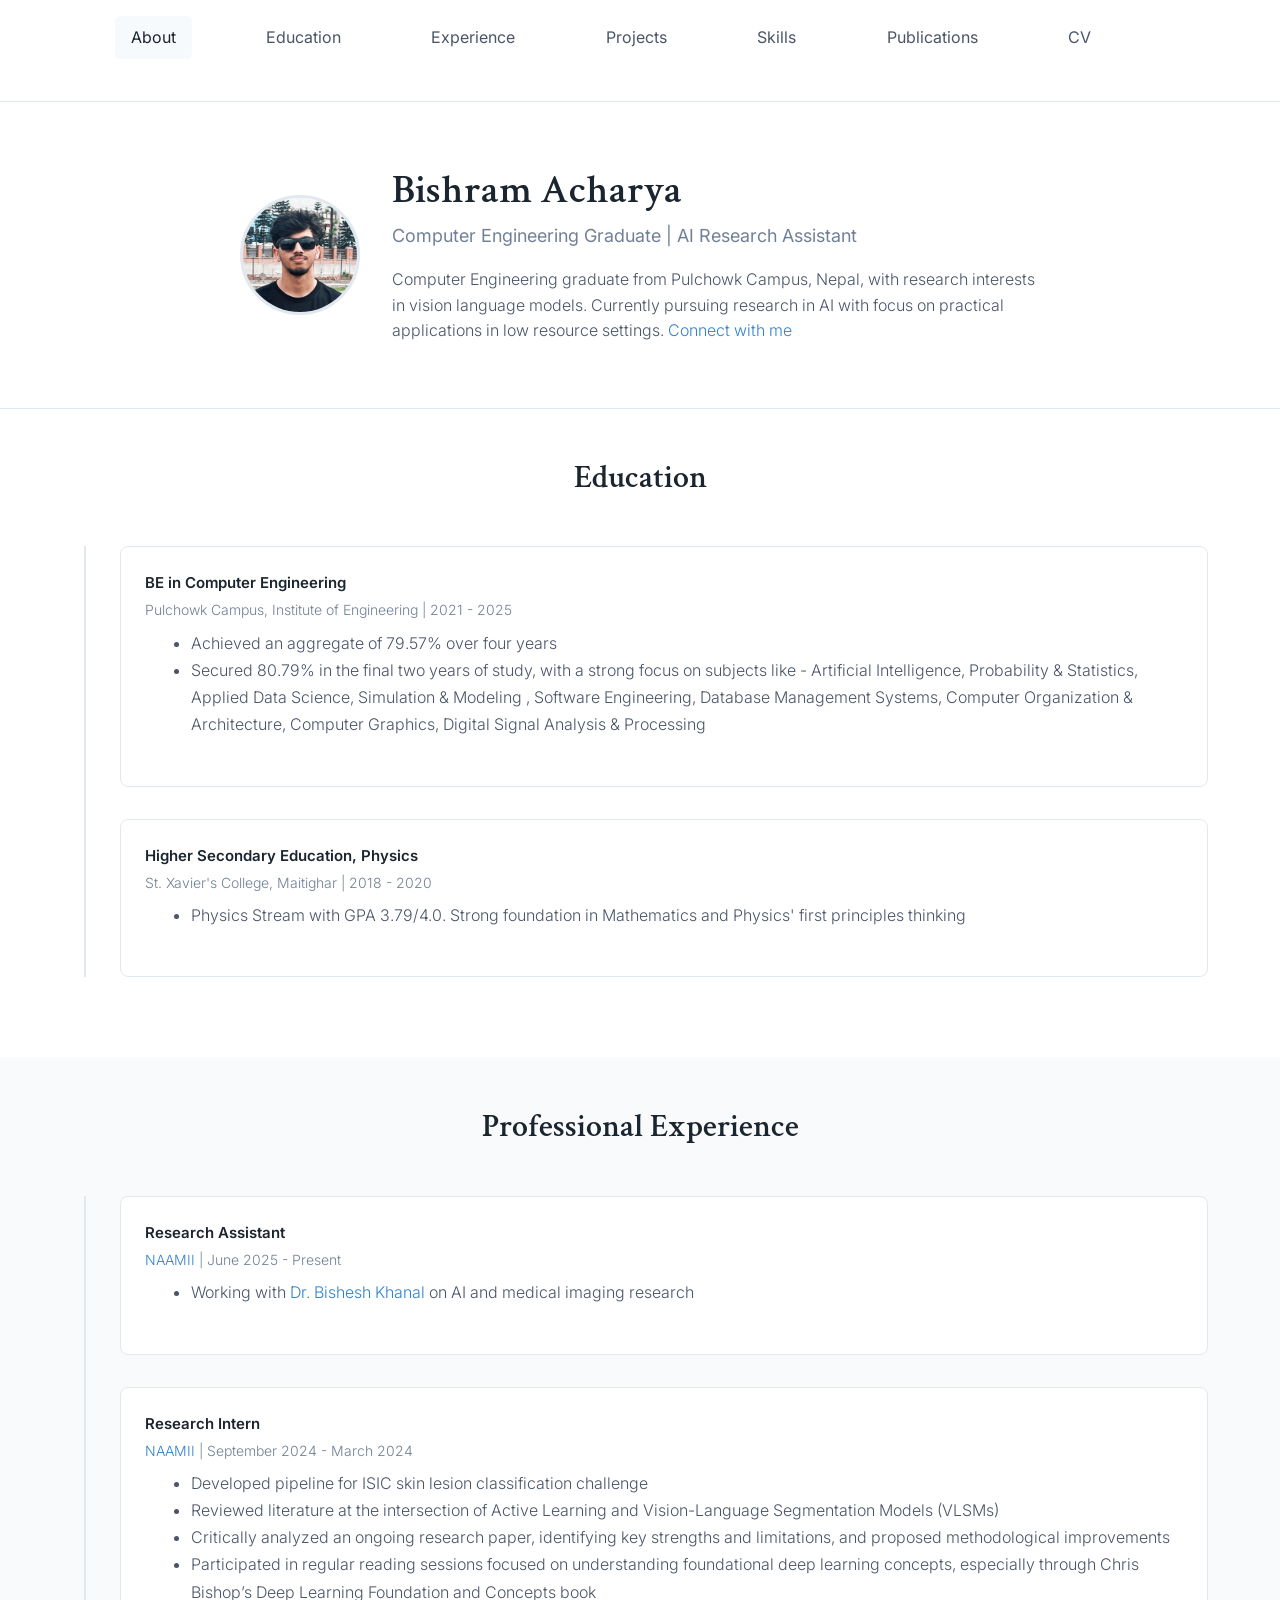
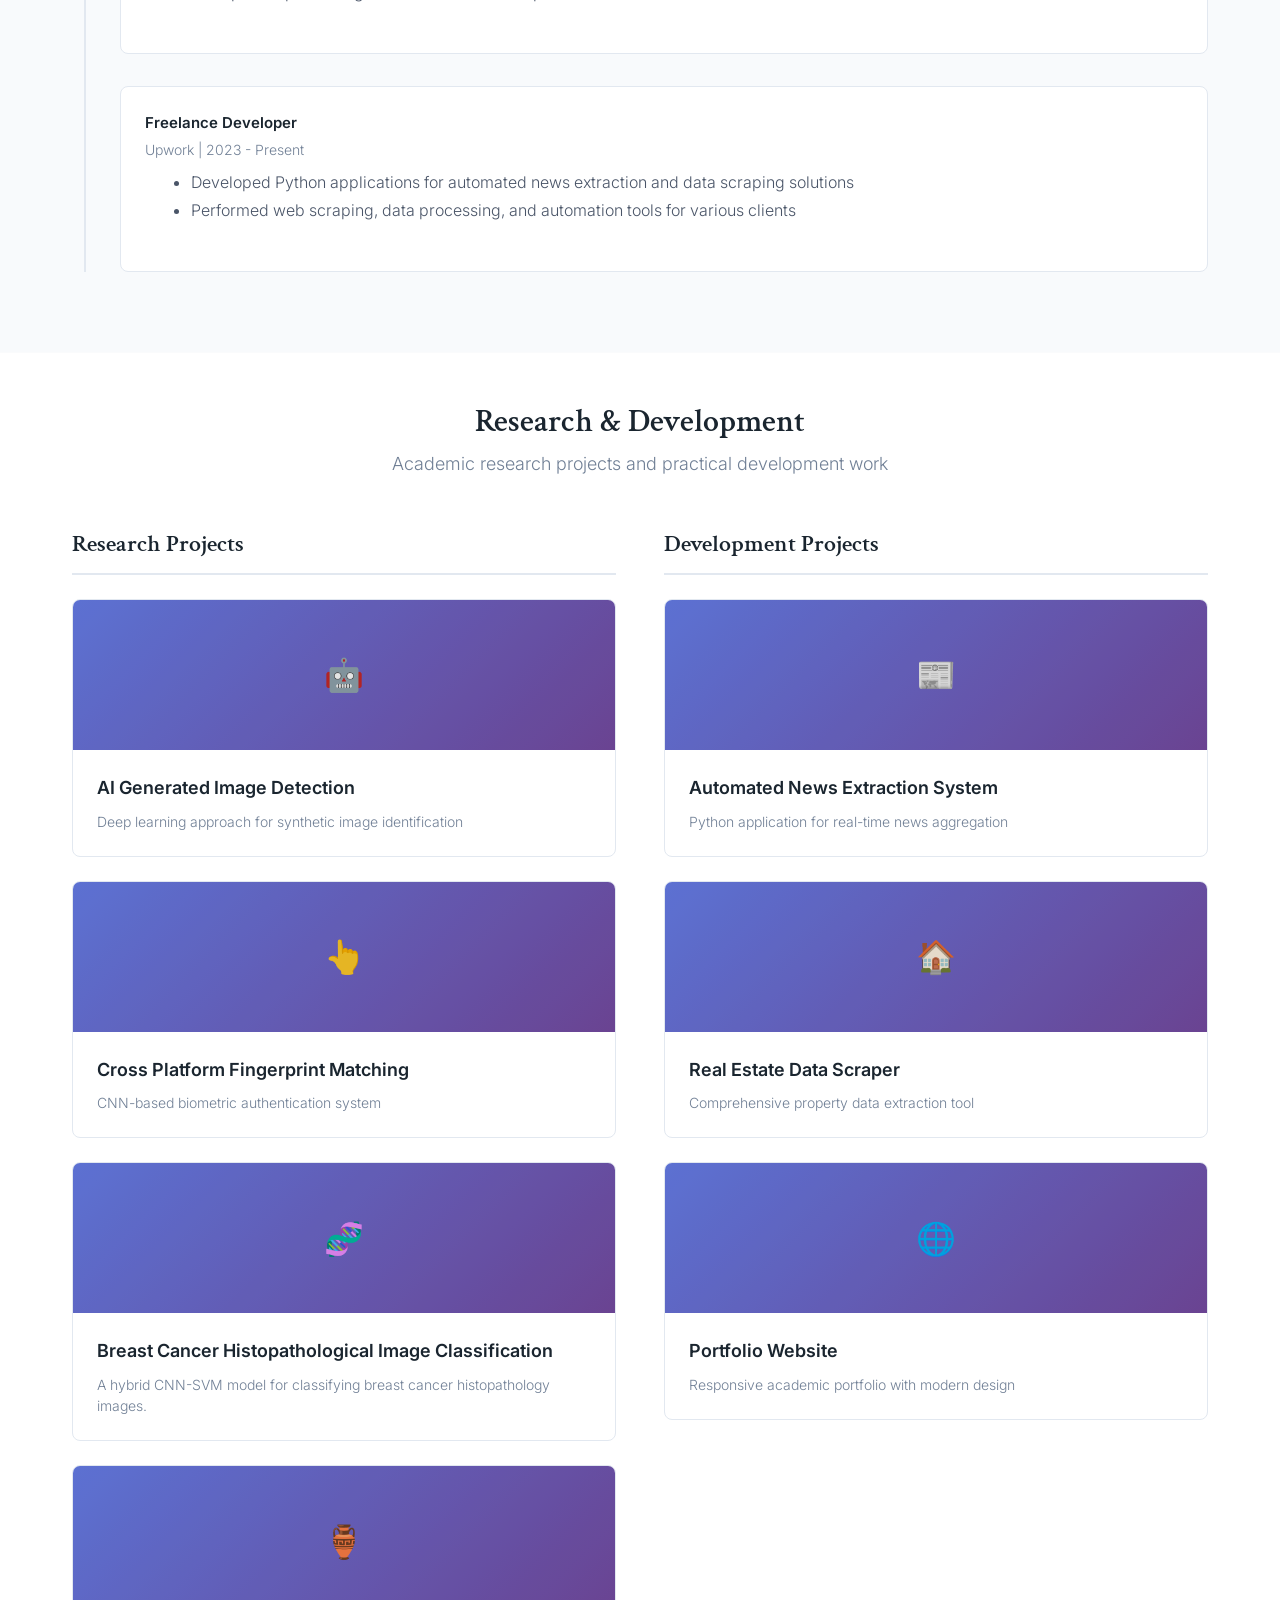
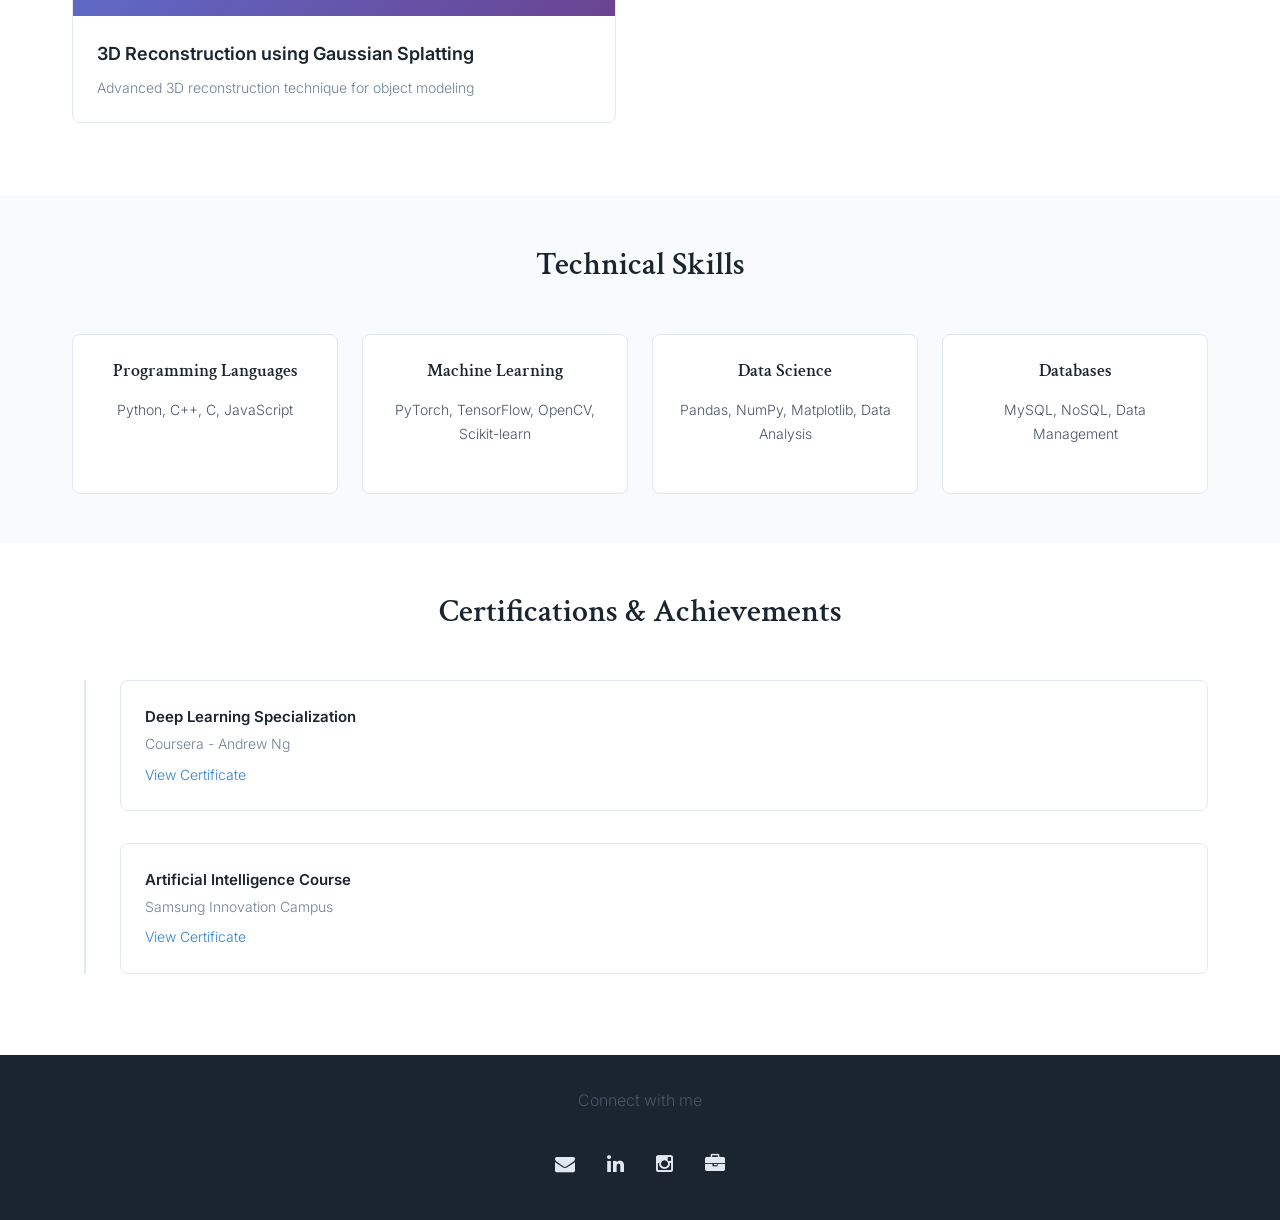
==== commit 542fb456: "Added project" ====
--- a/index.html
+++ b/index.html
@@ -635,19 +635,21 @@
                             </div>
                         </div>
                     </div>
-                    <div class="project-card" onclick="window.open('https://superspl.at/view?id=2a469bad', '_blank')">
-                        <div class="project-thumbnail">🏺</div>
+                    <div class="project-card" onclick="window.open('https://github.com/bishram-acharya/hybrid_classifier', '_blank')">
+                        <div class="project-thumbnail">🧬</div>
                         <div class="project-content">
-                            <div class="project-title">3D Reconstruction using Gaussian Splatting</div>
-                            <div class="project-summary">Advanced 3D reconstruction technique for object modeling</div>
+                            <div class="project-title">Breast Cancer Histopathological Image Classification</div>
+                            <div class="project-summary">A hybrid CNN-SVM model for classifying breast cancer histopathology images.</div>
                         </div>
                         <div class="project-details">
-                            <h4>3D Reconstruction using Gaussian Splatting</h4>
-                            <p>Implemented state-of-the-art 3D reconstruction using Gaussian Splatting technique for high-quality vase modeling. Created interactive 3D visualization demonstrating advanced computer vision and 3D modeling capabilities.</p>
+                            <h4>Breast Cancer Histopathological Image Classification</h4>
+                            <p>Developed a hybrid model combining Convolutional Neural Networks (CNN) for feature extraction and a Support Vector Machine (SVM) for classification of breast cancer histopathological images. This approach aims to improve diagnostic accuracy by leveraging the strengths of both deep learning and classical machine learning.</p>
                             <div class="project-tech">
+                                <span class="tech-tag">Deep Learning</span>
                                 <span class="tech-tag">Computer Vision</span>
-                                <span class="tech-tag">3D Reconstruction</span>
-                                <span class="tech-tag">Gaussian Splatting</span>
+                                <span class="tech-tag">CNN</span>
+                                <span class="tech-tag">SVM</span>
+                                <span class="tech-tag">Medical Imaging</span>
                             </div>
                         </div>
                     </div>
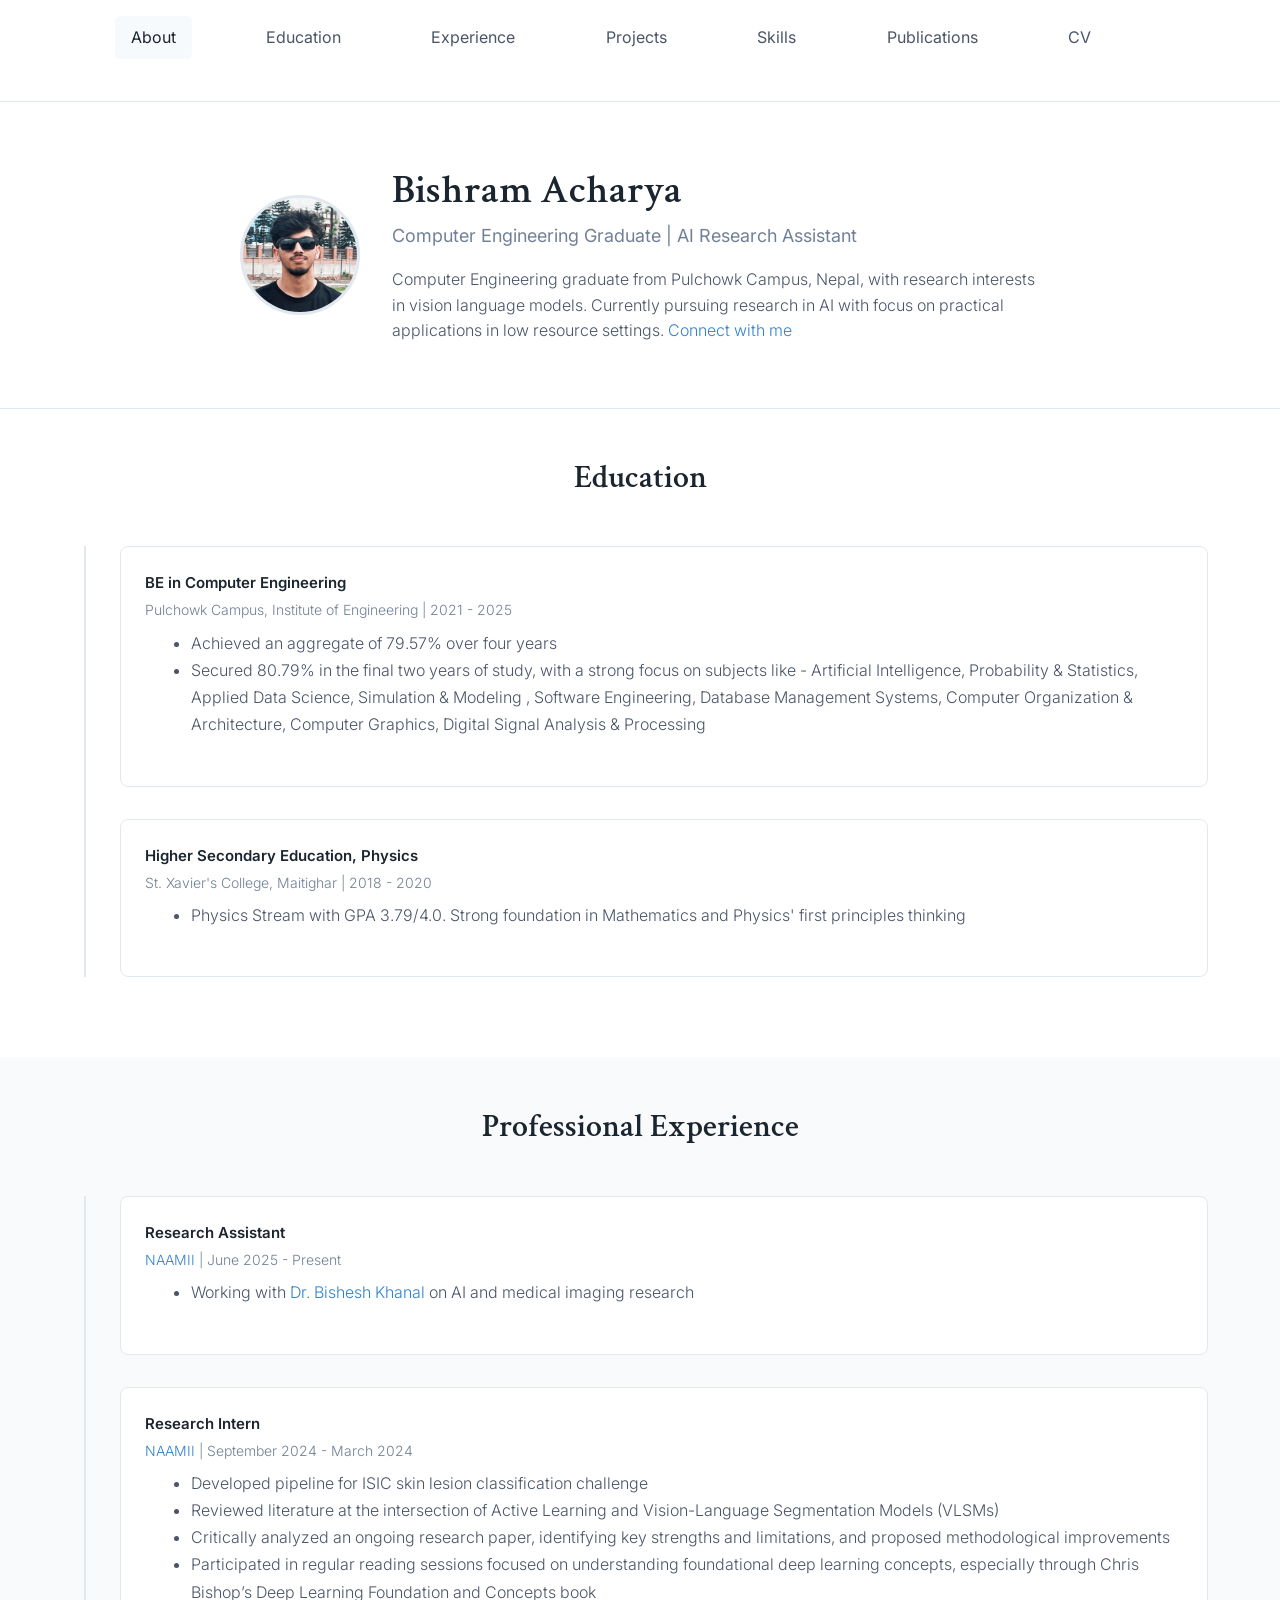
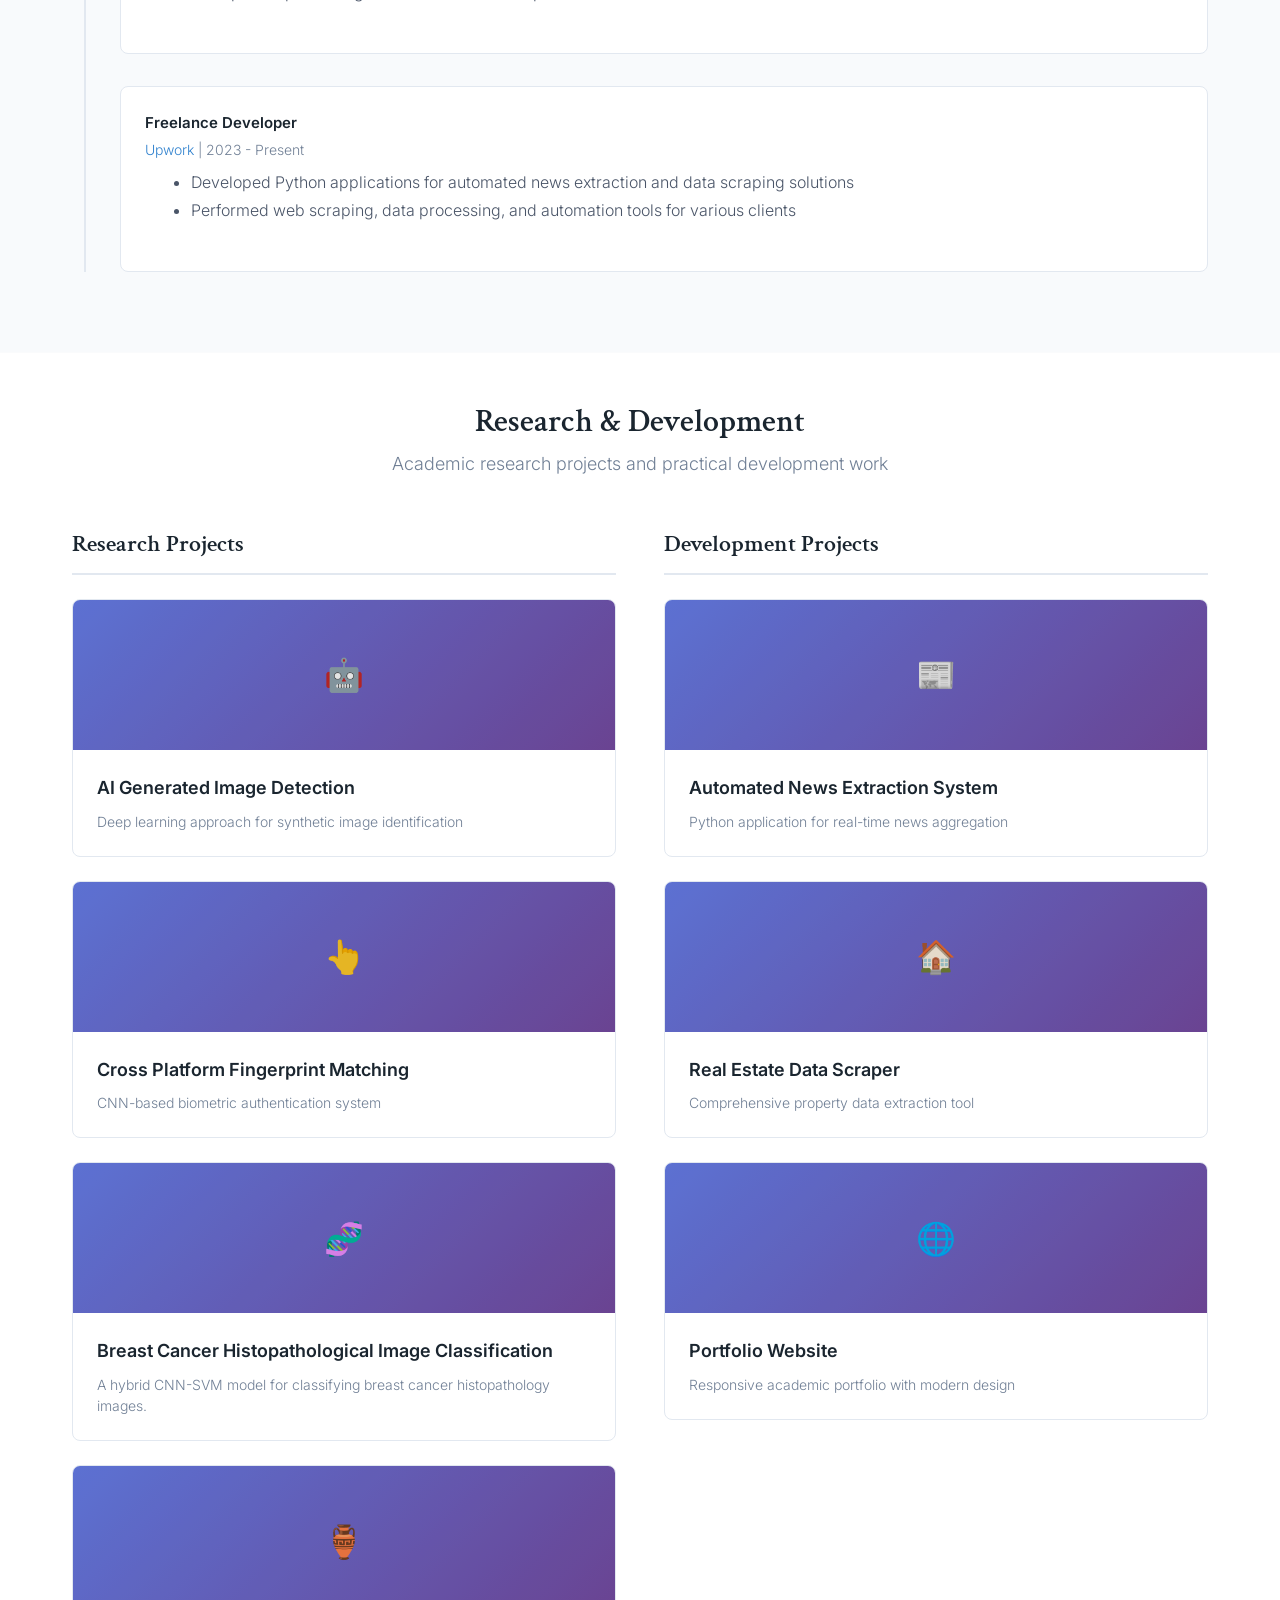
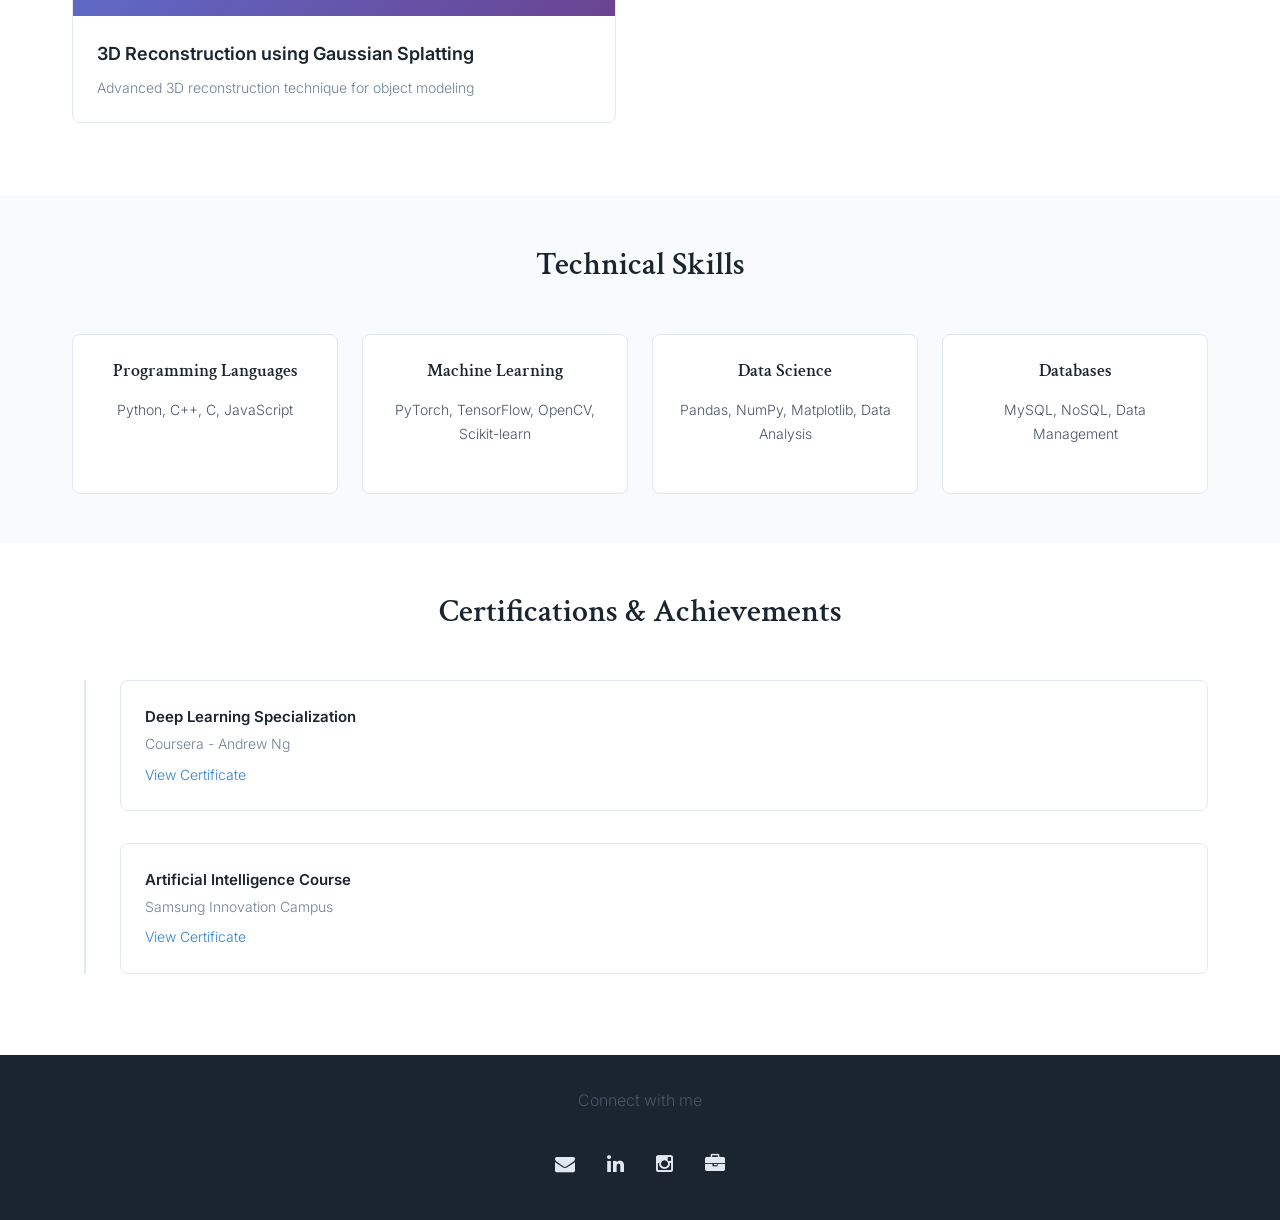
==== commit b8dab4eb: "added links" ====
--- a/index.html
+++ b/index.html
@@ -576,7 +576,7 @@
 
         <div class="timeline-item">
             <div class="timeline-title">Freelance Developer</div>
-            <div class="timeline-meta">Upwork | 2023 - Present</div>
+            <div class="timeline-meta"><a href="https://www.upwork.com/freelancers/~01170c58105056f06c">Upwork</a> | 2023 - Present</div>
             <div class="timeline-description">
             <ul>
                 <li>Developed Python applications for automated news extraction and data scraping solutions</li>
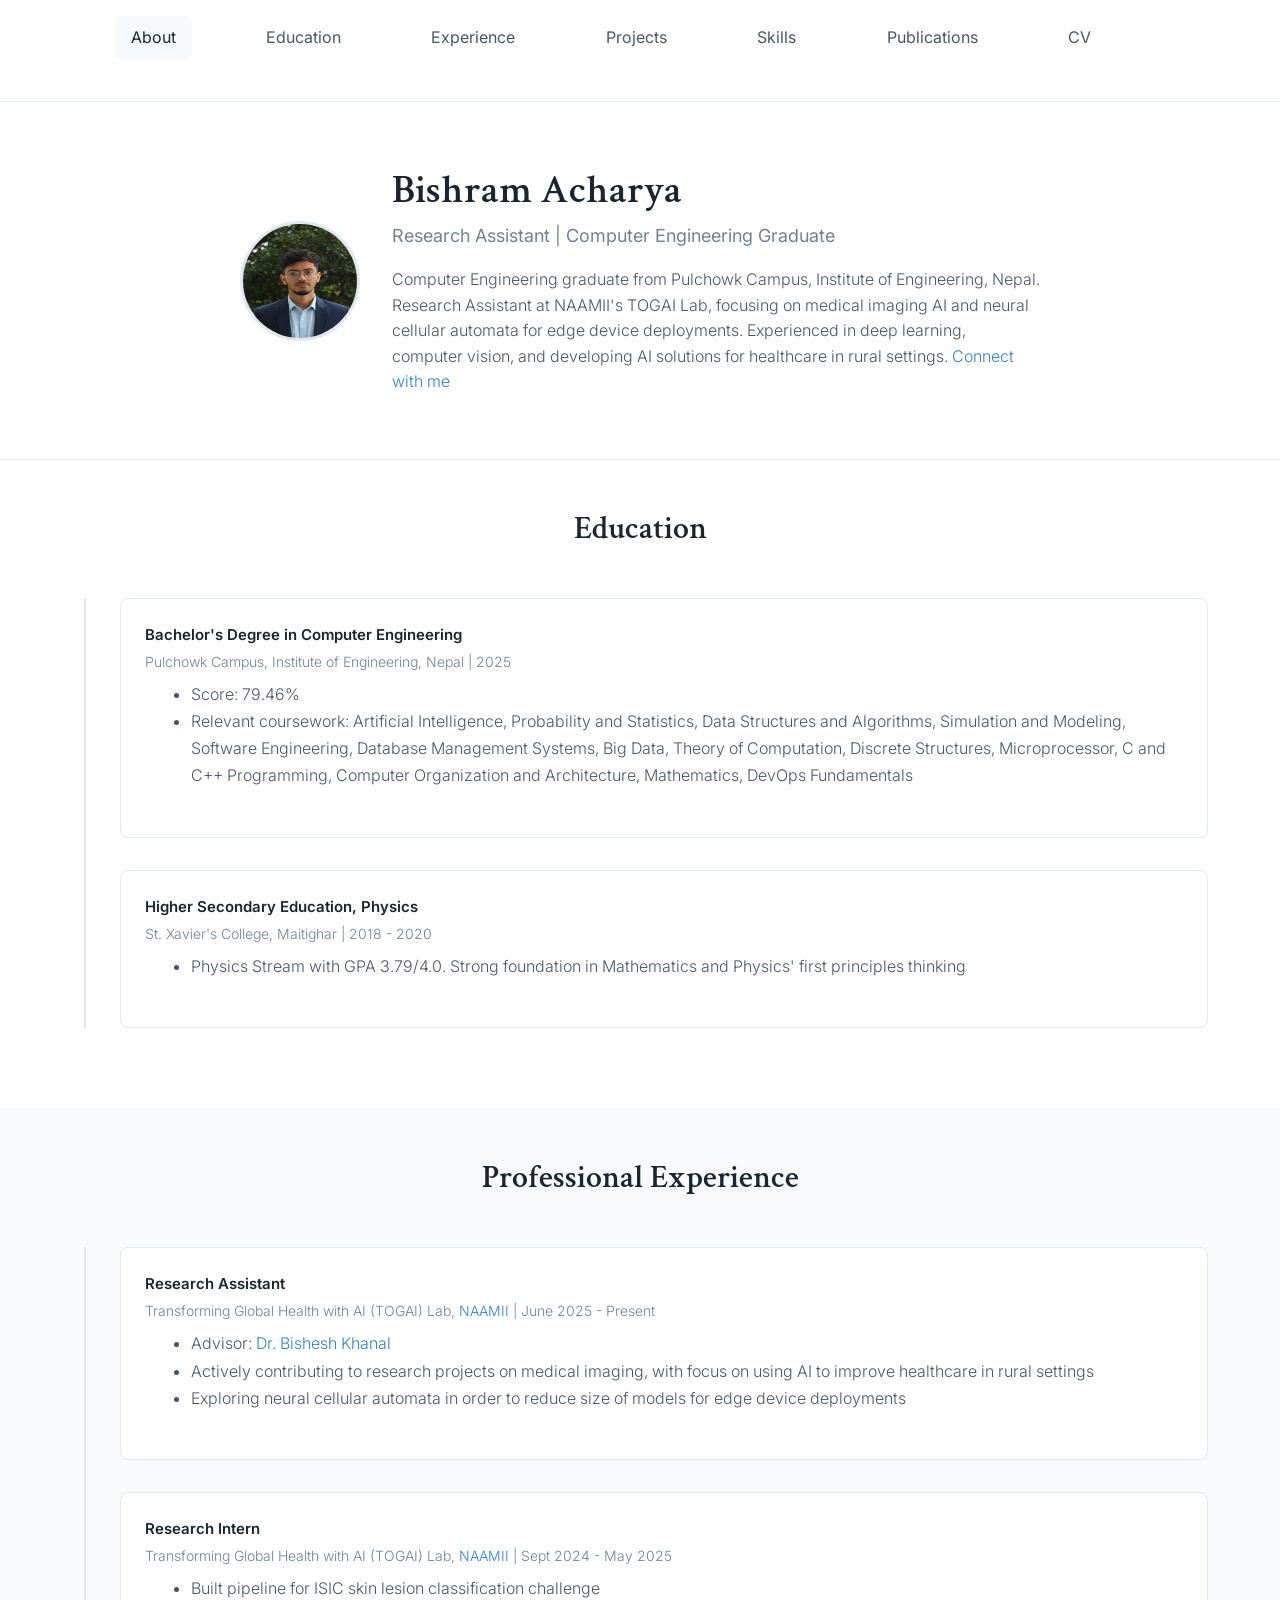
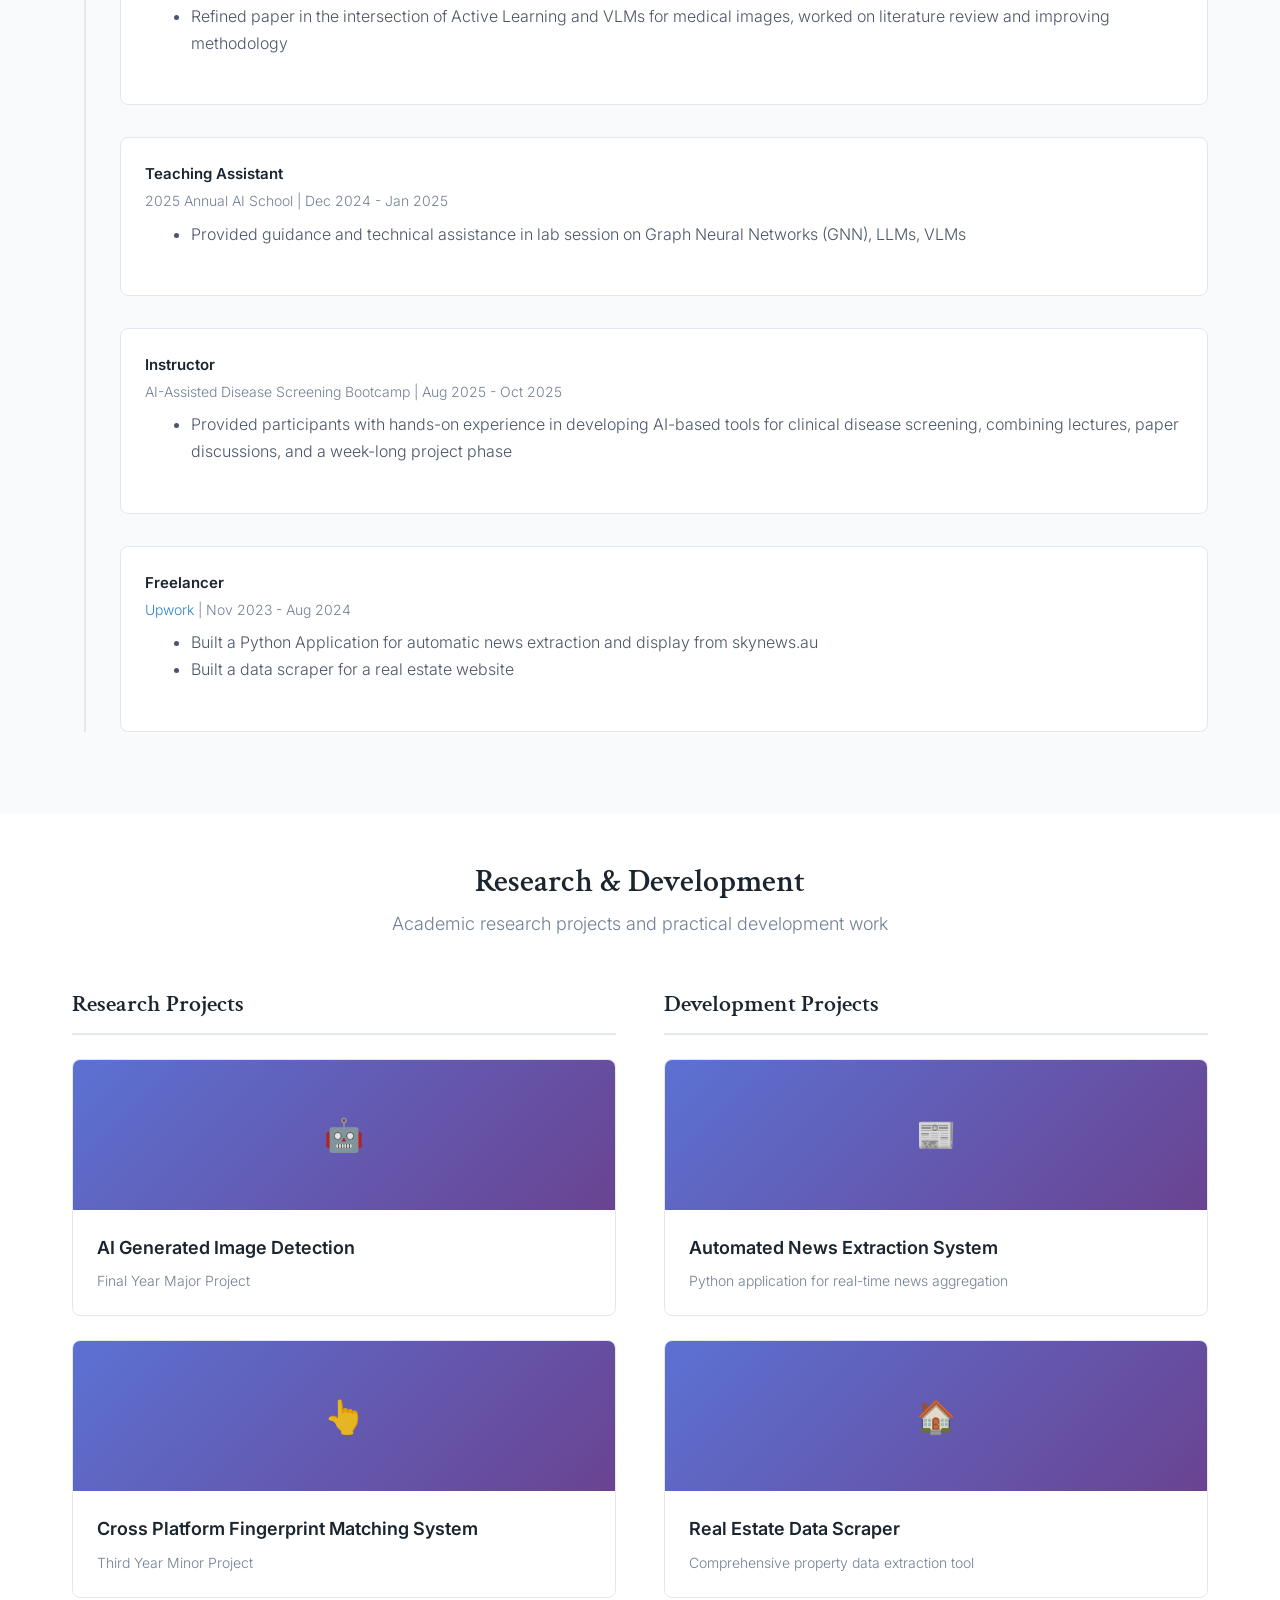
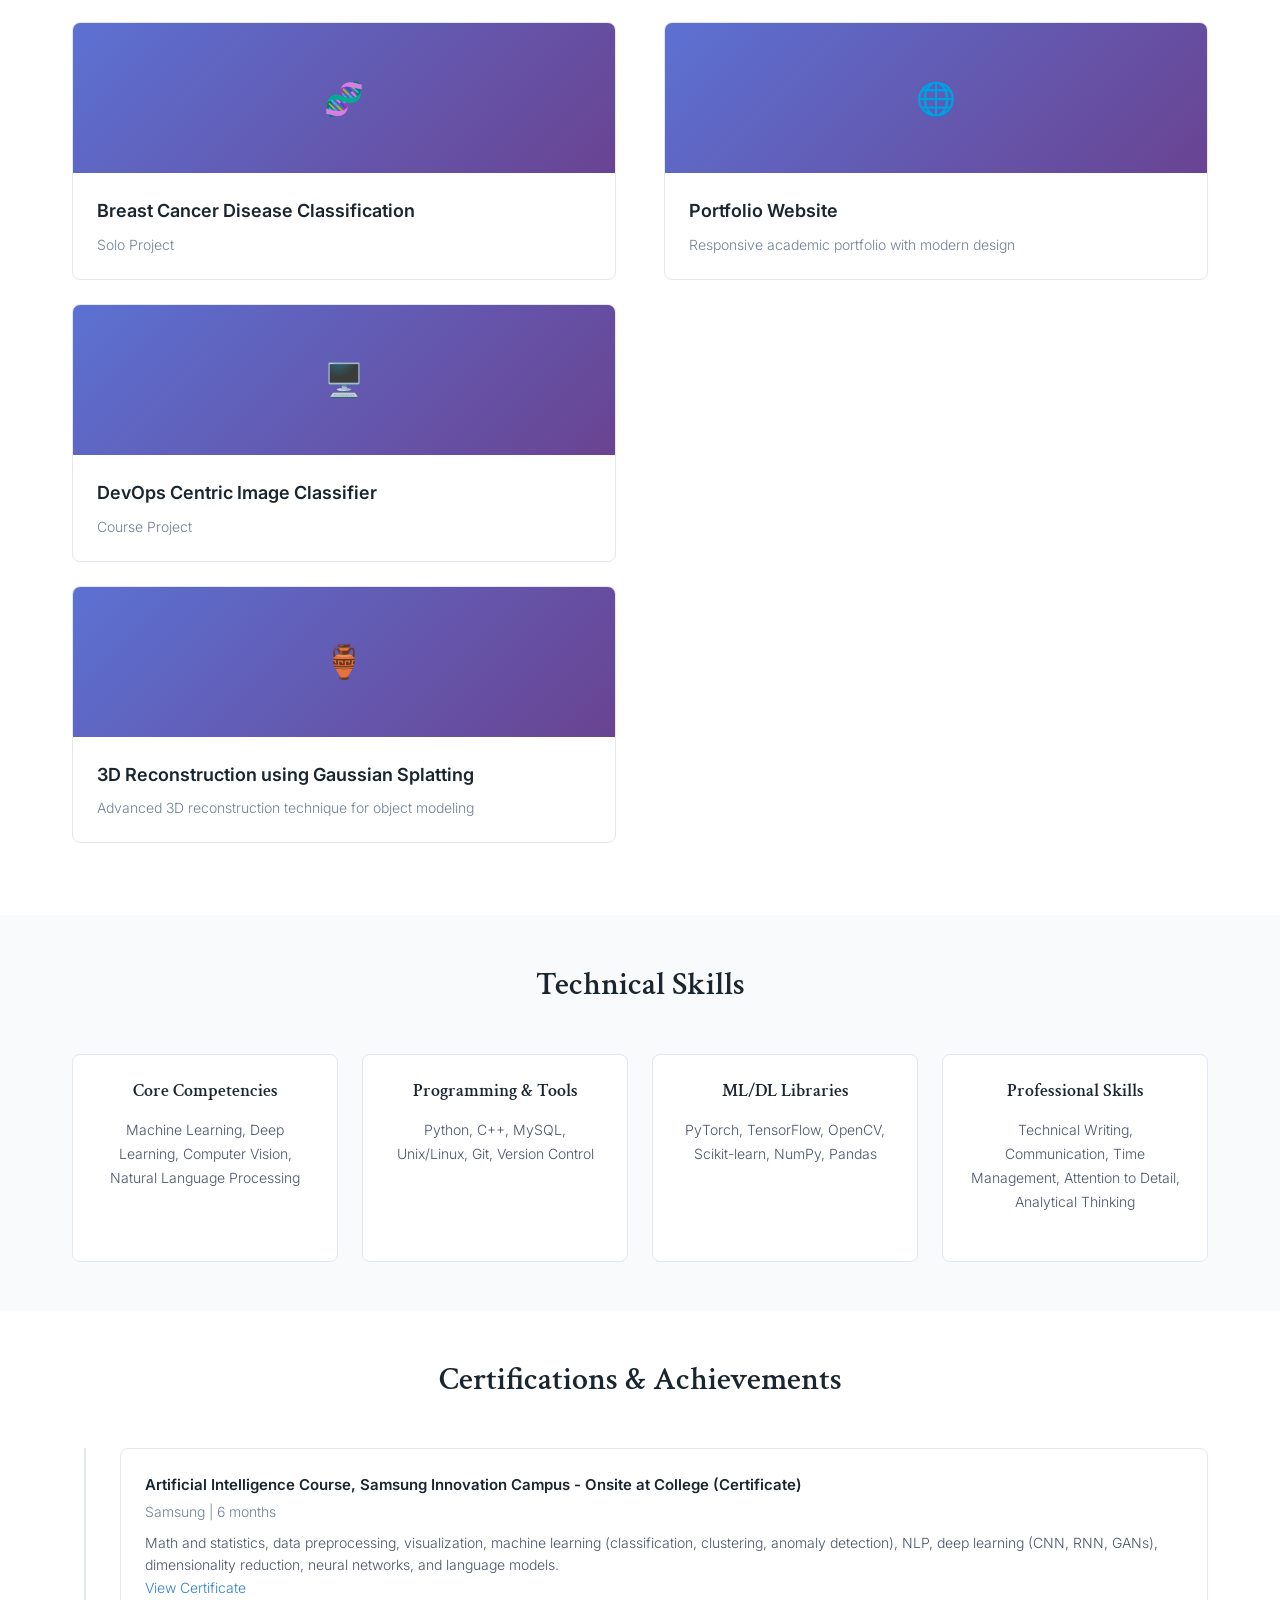
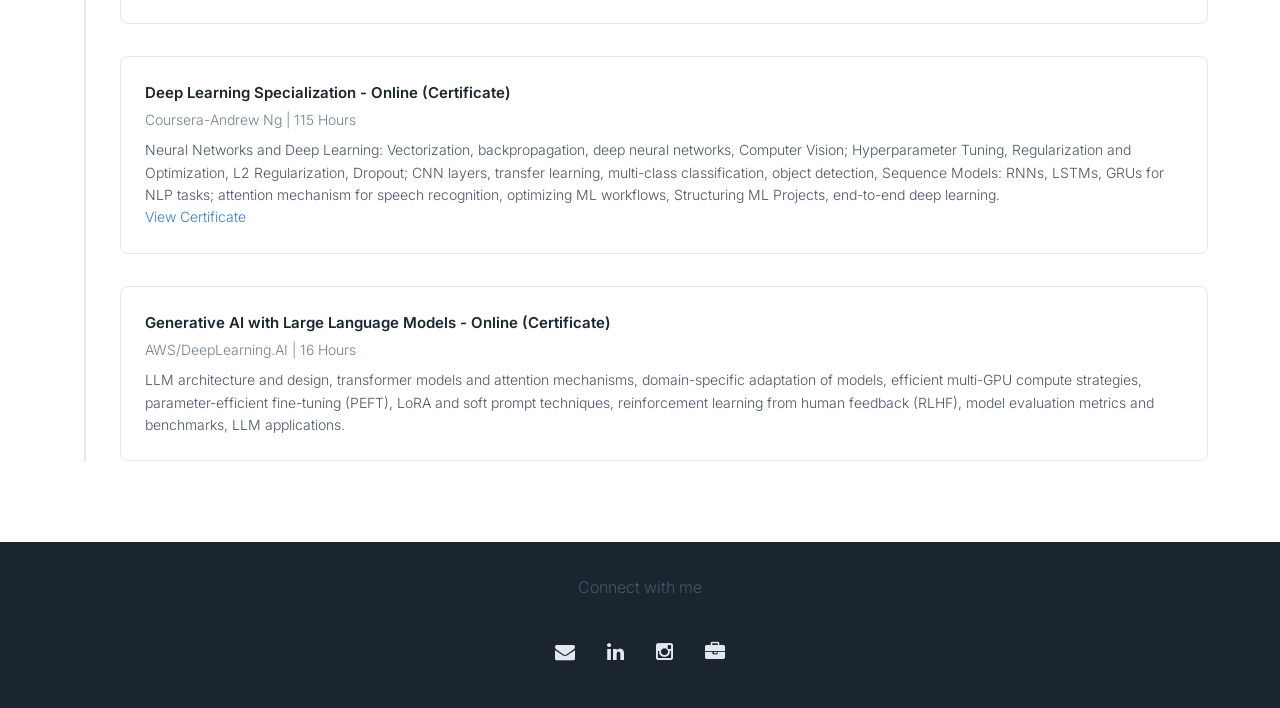
==== commit 4775134d: "Updated index.html" ====
--- a/index.html
+++ b/index.html
@@ -492,13 +492,12 @@
     <section class="intro" id="about">
         <div class="container">
             <div class="intro-content">
-                <img src="img/bishram.jpg" alt="Bishram Acharya">
+                <img src="img/bishram.png" alt="Bishram Acharya">
                 <div class="intro-text">
                     <h1>Bishram Acharya</h1>
-                    <div class="title">Computer Engineering Graduate | AI Research Assistant</div>
+                    <div class="title">Research Assistant | Computer Engineering Graduate</div>
                     <div class="description">
-                        Computer Engineering graduate from Pulchowk Campus, Nepal, with research interests in vision language models. Currently pursuing research in 
-                        AI with focus on practical applications in low resource settings. <a href="#connect">Connect with me</a>
+                        Computer Engineering graduate from Pulchowk Campus, Institute of Engineering, Nepal. Research Assistant at NAAMII's TOGAI Lab, focusing on medical imaging AI and neural cellular automata for edge device deployments. Experienced in deep learning, computer vision, and developing AI solutions for healthcare in rural settings. <a href="#connect">Connect with me</a>
                     </div>
                 </div>
             </div>
@@ -513,14 +512,13 @@
             </div>
             <div class="timeline">
                 <div class="timeline-item">
-                    <div class="timeline-title">BE in Computer Engineering</div>
-                    <div class="timeline-meta">Pulchowk Campus, Institute of Engineering | 2021 - 2025</div>
+                    <div class="timeline-title">Bachelor's Degree in Computer Engineering</div>
+                    <div class="timeline-meta">Pulchowk Campus, Institute of Engineering, Nepal | 2025</div>
                     <div class="timeline-description">
                         <ul>
-                            <li>Achieved an aggregate of 79.57% over four years</li>
-                            <li>Secured 80.79% in the final two years of study, with a strong focus on subjects like - Artificial Intelligence, Probability & Statistics, Applied Data Science, Simulation & Modeling , Software Engineering, Database Management Systems, Computer Organization & Architecture, Computer Graphics, Digital Signal Analysis & Processing</li>
+                            <li>Score: 79.46%</li>
+                            <li>Relevant coursework: Artificial Intelligence, Probability and Statistics, Data Structures and Algorithms, Simulation and Modeling, Software Engineering, Database Management Systems, Big Data, Theory of Computation, Discrete Structures, Microprocessor, C and C++ Programming, Computer Organization and Architecture, Mathematics, DevOps Fundamentals</li>
                         </ul>
-                        
                     </div>
                 </div>
                 <div class="timeline-item">
@@ -547,40 +545,57 @@
         <div class="timeline-item">
             <div class="timeline-title">Research Assistant</div>
             <div class="timeline-meta">
-            <a href="https://www.naamii.org.np/">NAAMII</a> | June 2025 - Present
+            Transforming Global Health with AI (TOGAI) Lab, <a href="https://www.naamii.org.np/">NAAMII</a> | June 2025 - Present
             </div>
             <div class="timeline-description">
             <ul>
-                <li>
-                Working with <a href="https://scholar.google.com/citations?user=ZfaUCG5h3xsC&hl=en">Dr. Bishesh Khanal</a>
-                on AI and medical imaging research
-                </li>
+                <li>Advisor: <a href="https://scholar.google.com/citations?user=ZfaUCG5h3xsC&hl=en">Dr. Bishesh Khanal</a></li>
+                <li>Actively contributing to research projects on medical imaging, with focus on using AI to improve healthcare in rural settings</li>
+                <li>Exploring neural cellular automata in order to reduce size of models for edge device deployments</li>
             </ul>
             </div>
-        </div> <!-- <-- FIXED: closed the first timeline-item here -->
+        </div>
 
         <div class="timeline-item">
             <div class="timeline-title">Research Intern</div>
             <div class="timeline-meta">
-            <a href="https://www.naamii.org.np/">NAAMII</a> | September 2024 - March 2024
+            Transforming Global Health with AI (TOGAI) Lab, <a href="https://www.naamii.org.np/">NAAMII</a> | Sept 2024 - May 2025
             </div>
             <div class="timeline-description">
             <ul>
-                <li>Developed pipeline for ISIC skin lesion classification challenge</li>
-                <li>Reviewed literature at the intersection of Active Learning and Vision-Language Segmentation Models (VLSMs)</li>
-                <li>Critically analyzed an ongoing research paper, identifying key strengths and limitations, and proposed methodological improvements</li>
-                <li>Participated in regular reading sessions focused on understanding foundational deep learning concepts, especially through Chris Bishop’s Deep Learning Foundation and Concepts book</li>
+                <li>Built pipeline for ISIC skin lesion classification challenge</li>
+                <li>Refined paper in the intersection of Active Learning and VLMs for medical images, worked on literature review and improving methodology</li>
             </ul>
             </div>
         </div>
 
         <div class="timeline-item">
-            <div class="timeline-title">Freelance Developer</div>
-            <div class="timeline-meta"><a href="https://www.upwork.com/freelancers/~01170c58105056f06c">Upwork</a> | 2023 - Present</div>
+            <div class="timeline-title">Teaching Assistant</div>
+            <div class="timeline-meta">2025 Annual AI School | Dec 2024 - Jan 2025</div>
             <div class="timeline-description">
             <ul>
-                <li>Developed Python applications for automated news extraction and data scraping solutions</li>
-                <li>Performed web scraping, data processing, and automation tools for various clients</li>
+                <li>Provided guidance and technical assistance in lab session on Graph Neural Networks (GNN), LLMs, VLMs</li>
+            </ul>
+            </div>
+        </div>
+
+        <div class="timeline-item">
+            <div class="timeline-title">Instructor</div>
+            <div class="timeline-meta">AI-Assisted Disease Screening Bootcamp | Aug 2025 - Oct 2025</div>
+            <div class="timeline-description">
+            <ul>
+                <li>Provided participants with hands-on experience in developing AI-based tools for clinical disease screening, combining lectures, paper discussions, and a week-long project phase</li>
+            </ul>
+            </div>
+        </div>
+
+        <div class="timeline-item">
+            <div class="timeline-title">Freelancer</div>
+            <div class="timeline-meta"><a href="https://www.upwork.com/freelancers/~01170c58105056f06c">Upwork</a> | Nov 2023 - Aug 2024</div>
+            <div class="timeline-description">
+            <ul>
+                <li>Built a Python Application for automatic news extraction and display from skynews.au</li>
+                <li>Built a data scraper for a real estate website</li>
             </ul>
             </div>
         </div>
@@ -604,16 +619,16 @@
                         <div class="project-thumbnail">🤖</div>
                         <div class="project-content">
                             <div class="project-title">AI Generated Image Detection</div>
-                            <div class="project-summary">Deep learning approach for synthetic image identification</div>
+                            <div class="project-summary">Final Year Major Project</div>
                         </div>
                         <div class="project-details">
                             <h4>AI Generated Image Detection</h4>
-                            <p>Final year major project comparing frequency-based networks (FourierNet) with CLIP and custom SpectrCLIP model. Achieved F1 Score of 0.9877 and AUC 0.9993 with the best performing model.</p>
+                            <p>Implemented a frequency-aware deepfake detection model, FreqNet, which uses convolutional layers within the frequency space and compared its performance with CLIP. The best performing model achieved 99% accuracy.</p>
                             <div class="project-tech">
-                                <span class="tech-tag">Deep Learning</span>
-                                <span class="tech-tag">Computer Vision</span>
-                                <span class="tech-tag">CLIP</span>
+                                <span class="tech-tag">Python</span>
                                 <span class="tech-tag">PyTorch</span>
+                                <span class="tech-tag">NumPy</span>
+                                <span class="tech-tag">OpenCV</span>
                             </div>
                         </div>
                     </div>
@@ -621,38 +636,57 @@
                     <div class="project-card">
                         <div class="project-thumbnail">👆</div>
                         <div class="project-content">
-                            <div class="project-title">Cross Platform Fingerprint Matching</div>
-                            <div class="project-summary">CNN-based biometric authentication system</div>
+                            <div class="project-title">Cross Platform Fingerprint Matching System</div>
+                            <div class="project-summary">Third Year Minor Project</div>
                         </div>
                         <div class="project-details">
-                            <h4>Cross Platform Fingerprint Matching Using CNN</h4>
-                            <p>Developed a Siamese network architecture using VGG-16 and DenseNet for fingerprint matching across different platforms. Achieved 89.2% accuracy in determining fingerprint matches.</p>
+                            <h4>Cross Platform Fingerprint Matching System</h4>
+                            <p>Trained a siamese network made of VGG-16s and DenseNet to determine whether the two given fingerprints are match or no match. Achieved accuracy of 89%.</p>
                             <div class="project-tech">
-                                <span class="tech-tag">CNN</span>
-                                <span class="tech-tag">Siamese Networks</span>
-                                <span class="tech-tag">Biometrics</span>
+                                <span class="tech-tag">Python</span>
                                 <span class="tech-tag">TensorFlow</span>
+                                <span class="tech-tag">NumPy</span>
+                                <span class="tech-tag">Pillow</span>
                             </div>
                         </div>
                     </div>
                     <div class="project-card" onclick="window.open('https://github.com/bishram-acharya/hybrid_classifier', '_blank')">
                         <div class="project-thumbnail">🧬</div>
                         <div class="project-content">
-                            <div class="project-title">Breast Cancer Histopathological Image Classification</div>
-                            <div class="project-summary">A hybrid CNN-SVM model for classifying breast cancer histopathology images.</div>
+                            <div class="project-title">Breast Cancer Disease Classification</div>
+                            <div class="project-summary">Solo Project</div>
                         </div>
                         <div class="project-details">
-                            <h4>Breast Cancer Histopathological Image Classification</h4>
-                            <p>Developed a hybrid model combining Convolutional Neural Networks (CNN) for feature extraction and a Support Vector Machine (SVM) for classification of breast cancer histopathological images. This approach aims to improve diagnostic accuracy by leveraging the strengths of both deep learning and classical machine learning.</p>
+                            <h4>Breast Cancer Disease Classification</h4>
+                            <p>Designed and developed a hybrid model that combined ViT, LBP and ResNet/EfficientNet. Achieved 98% accuracy.</p>
                             <div class="project-tech">
-                                <span class="tech-tag">Deep Learning</span>
-                                <span class="tech-tag">Computer Vision</span>
-                                <span class="tech-tag">CNN</span>
-                                <span class="tech-tag">SVM</span>
-                                <span class="tech-tag">Medical Imaging</span>
+                                <span class="tech-tag">Python</span>
+                                <span class="tech-tag">PyTorch</span>
+                                <span class="tech-tag">Tqdm</span>
+                                <span class="tech-tag">Pillow</span>
+                                <span class="tech-tag">Scikit-learn</span>
                             </div>
                         </div>
                     </div>
+                    <div class="project-card">
+                        <div class="project-thumbnail">🖥️</div>
+                        <div class="project-content">
+                            <div class="project-title">DevOps Centric Image Classifier</div>
+                            <div class="project-summary">Course Project</div>
+                        </div>
+                        <div class="project-details">
+                            <h4>DevOps Centric Image Classifier</h4>
+                            <p>Implemented a web application for classifying images using a ResNet-based image classifier. It consists of a Node.js frontend and a FastAPI backend, with Dockerized deployments managed through Kubernetes.</p>
+                            <div class="project-tech">
+                                <span class="tech-tag">Python</span>
+                                <span class="tech-tag">PyTorch</span>
+                                <span class="tech-tag">Docker</span>
+                                <span class="tech-tag">Kubernetes</span>
+                                <span class="tech-tag">FastAPI</span>
+                            </div>
+                        </div>
+                    </div>
+
                     <div class="project-card" onclick="window.open('https://superspl.at/view?id=2a469bad', '_blank')">
                         <div class="project-thumbnail">🏺</div>
                         <div class="project-content">
@@ -670,7 +704,7 @@
                         </div>
                     </div>
 
-                    
+
                 </div>
 
                 <!-- Development Projects -->
@@ -743,20 +777,20 @@
             </div>
             <div class="skills-grid">
                 <div class="skill-category">
-                    <h4>Programming Languages</h4>
-                    <p>Python, C++, C, JavaScript</p>
+                    <h4>Core Competencies</h4>
+                    <p>Machine Learning, Deep Learning, Computer Vision, Natural Language Processing</p>
                 </div>
                 <div class="skill-category">
-                    <h4>Machine Learning</h4>
-                    <p>PyTorch, TensorFlow, OpenCV, Scikit-learn</p>
+                    <h4>Programming & Tools</h4>
+                    <p>Python, C++, MySQL, Unix/Linux, Git, Version Control</p>
                 </div>
                 <div class="skill-category">
-                    <h4>Data Science</h4>
-                    <p>Pandas, NumPy, Matplotlib, Data Analysis</p>
+                    <h4>ML/DL Libraries</h4>
+                    <p>PyTorch, TensorFlow, OpenCV, Scikit-learn, NumPy, Pandas</p>
                 </div>
                 <div class="skill-category">
-                    <h4>Databases</h4>
-                    <p>MySQL, NoSQL, Data Management</p>
+                    <h4>Professional Skills</h4>
+                    <p>Technical Writing, Communication, Time Management, Attention to Detail, Analytical Thinking</p>
                 </div>
             </div>
         </div>
@@ -770,17 +804,26 @@
             </div>
             <div class="timeline">
                 <div class="timeline-item">
-                    <div class="timeline-title">Deep Learning Specialization</div>
-                    <div class="timeline-meta">Coursera - Andrew Ng</div>
+                    <div class="timeline-title">Artificial Intelligence Course, Samsung Innovation Campus - Onsite at College (Certificate)</div>
+                    <div class="timeline-meta">Samsung | 6 months</div>
                     <div class="timeline-description">
-                        <a href="https://www.credly.com/badges/9262f133-db26-4428-baa8-0cf9e496a2a0/linked_in_profile" target="_blank">View Certificate</a>
+                        Math and statistics, data preprocessing, visualization, machine learning (classification, clustering, anomaly detection), NLP, deep learning (CNN, RNN, GANs), dimensionality reduction, neural networks, and language models.
+                        <br><a href="https://raw.githubusercontent.com/bishram-acharya/Samsung-Innovation-Campus-Applied-Data-Science/refs/heads/main/cert.jpg" target="_blank">View Certificate</a>
                     </div>
                 </div>
                 <div class="timeline-item">
-                    <div class="timeline-title">Artificial Intelligence Course</div>
-                    <div class="timeline-meta">Samsung Innovation Campus</div>
+                    <div class="timeline-title">Deep Learning Specialization - Online (Certificate)</div>
+                    <div class="timeline-meta">Coursera-Andrew Ng | 115 Hours</div>
                     <div class="timeline-description">
-                        <a href="https://raw.githubusercontent.com/bishram-acharya/Samsung-Innovation-Campus-Applied-Data-Science/refs/heads/main/cert.jpg" target="_blank">View Certificate</a>
+                        Neural Networks and Deep Learning: Vectorization, backpropagation, deep neural networks, Computer Vision; Hyperparameter Tuning, Regularization and Optimization, L2 Regularization, Dropout; CNN layers, transfer learning, multi-class classification, object detection, Sequence Models: RNNs, LSTMs, GRUs for NLP tasks; attention mechanism for speech recognition, optimizing ML workflows, Structuring ML Projects, end-to-end deep learning.
+                        <br><a href="https://www.credly.com/badges/9262f133-db26-4428-baa8-0cf9e496a2a0/linked_in_profile" target="_blank">View Certificate</a>
+                    </div>
+                </div>
+                <div class="timeline-item">
+                    <div class="timeline-title">Generative AI with Large Language Models - Online (Certificate)</div>
+                    <div class="timeline-meta">AWS/DeepLearning.AI | 16 Hours</div>
+                    <div class="timeline-description">
+                        LLM architecture and design, transformer models and attention mechanisms, domain-specific adaptation of models, efficient multi-GPU compute strategies, parameter-efficient fine-tuning (PEFT), LoRA and soft prompt techniques, reinforcement learning from human feedback (RLHF), model evaluation metrics and benchmarks, LLM applications.
                     </div>
                 </div>
             </div>
@@ -792,7 +835,7 @@
         <div class="container">
             <p id="connect">Connect with me</p>
             <div class="social">
-                <a href="mailto:bisram019@gmail.com"><i class="fa fa-envelope"></i></a>
+                <a href="mailto:077bct023.bishram@pcampus.edu.np"><i class="fa fa-envelope"></i></a>
                 <a href="https://www.linkedin.com/in/bishram-acharya/"><i class="fa fa-linkedin"></i></a>
                 <a href="https://www.instagram.com/bisram._/?hl=en"><i class="fa fa-instagram"></i></a>
                 <a href="https://www.upwork.com/freelancers/~01170c58105056f06c"><i class="fa fa-briefcase"></i></a>
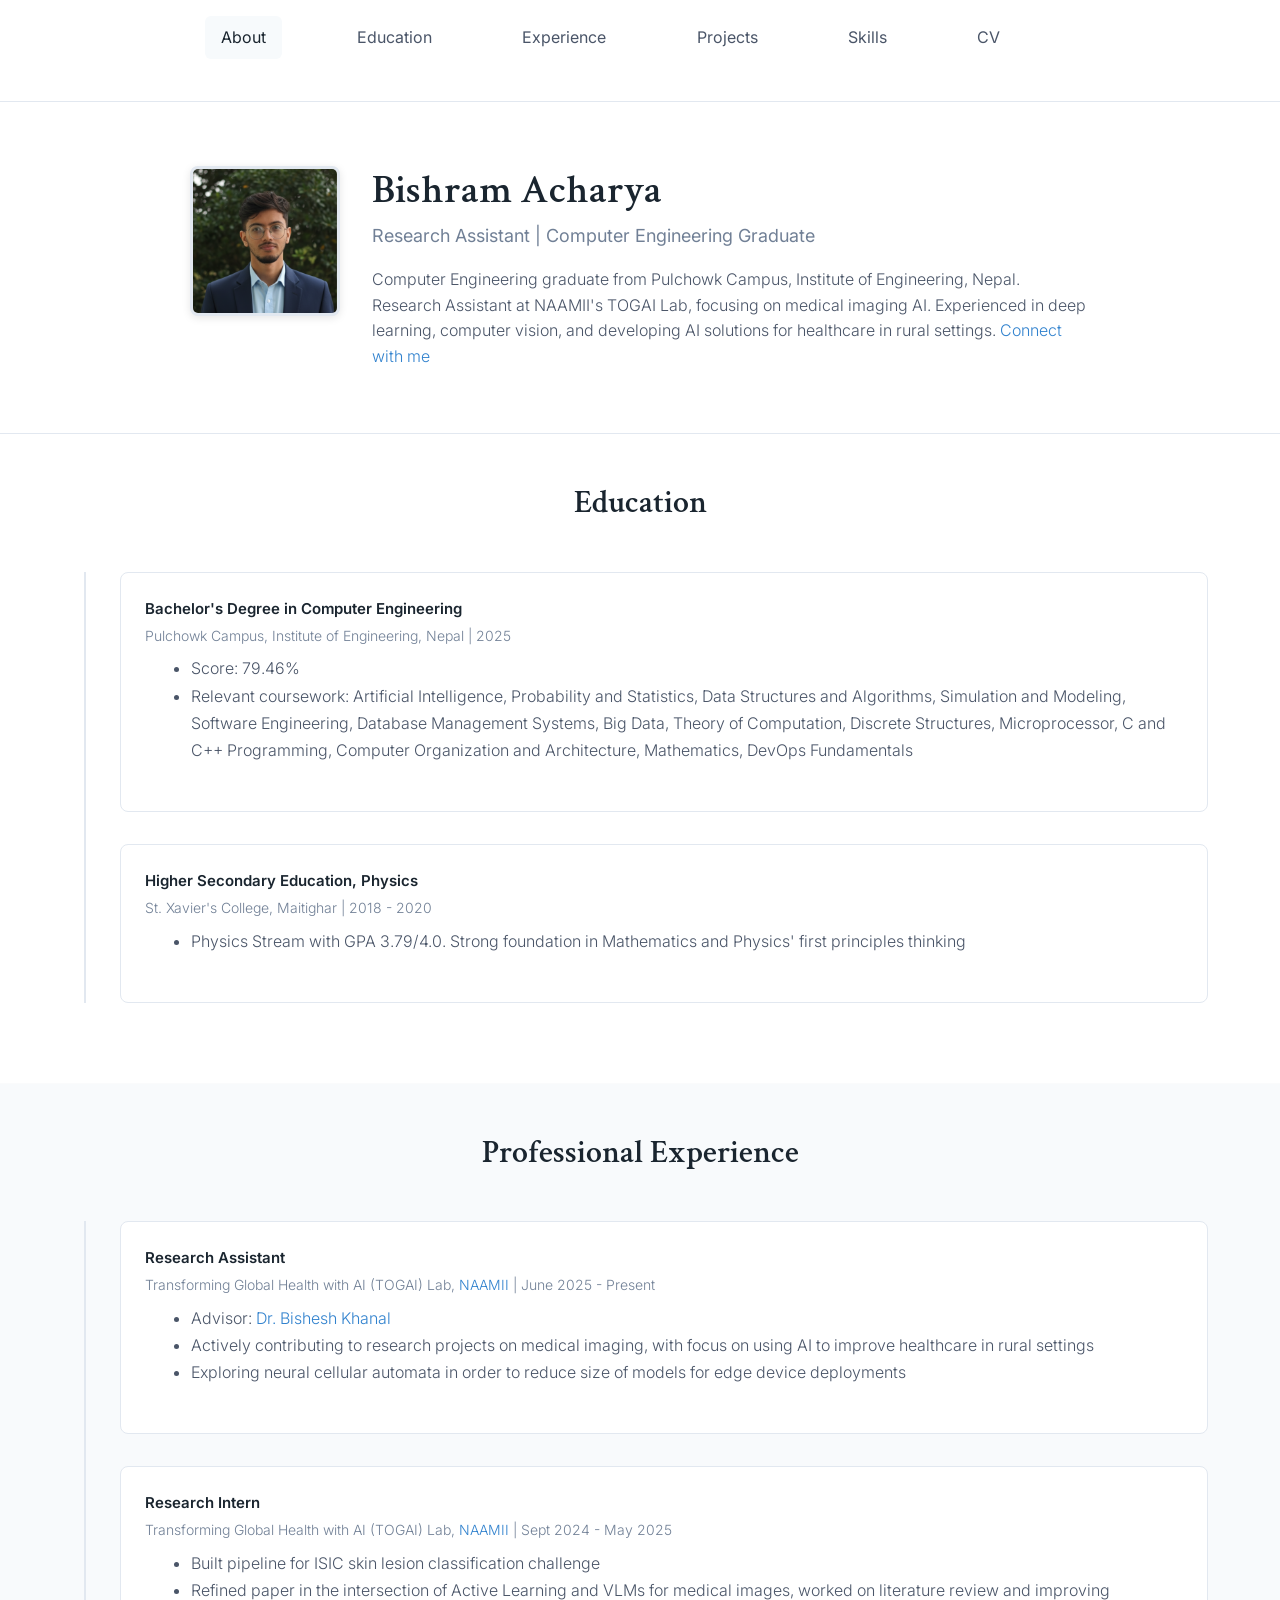
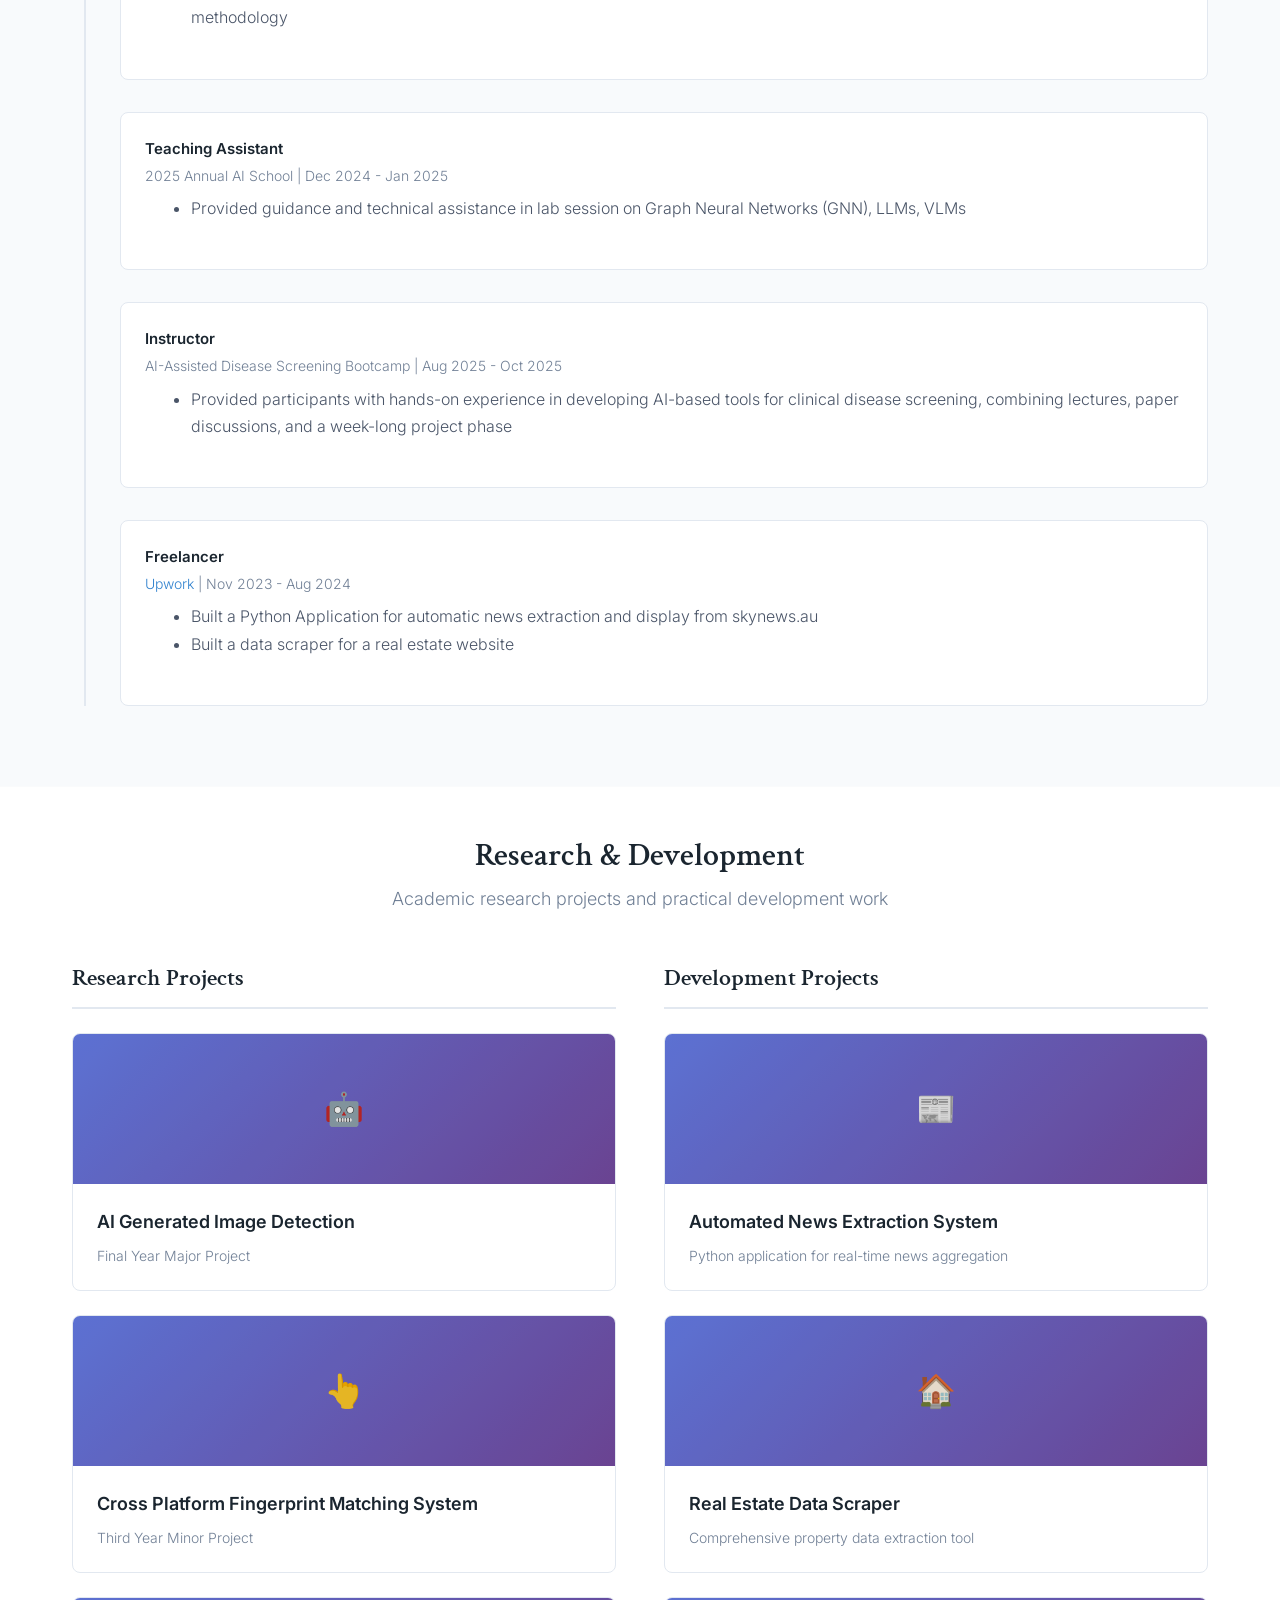
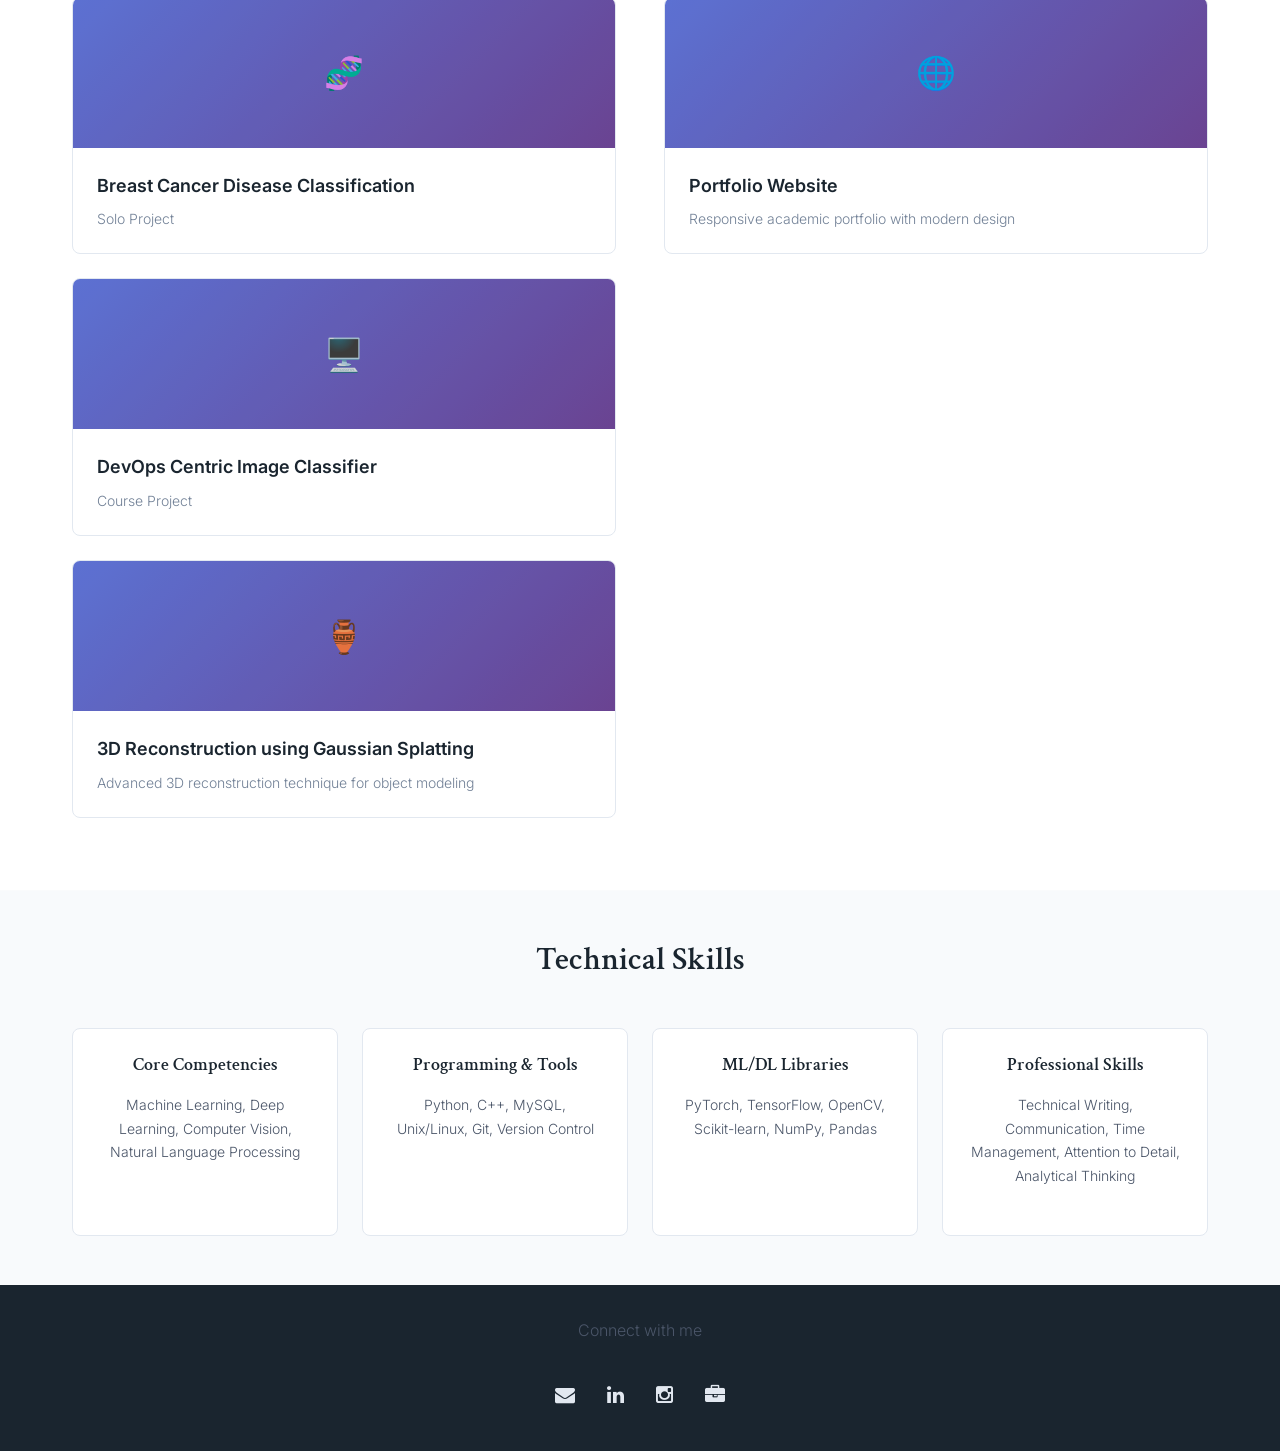
==== commit cd611811: "Updated index.html" ====
--- a/index.html
+++ b/index.html
@@ -99,18 +99,28 @@
 
         .intro-content {
             display: grid;
-            grid-template-columns: auto 1fr;
+            grid-template-columns: 150px 1fr;
             gap: 2rem;
-            align-items: center;
-            max-width: 800px;
+            align-items: start;
+            max-width: 900px;
             margin: 0 auto;
         }
 
+        .intro-image-container {
+            width: 150px;
+            height: 150px;
+            border: 3px solid #e2e8f0;
+            border-radius: 8px;
+            overflow: hidden;
+            flex-shrink: 0;
+            background: #ffffff;
+            box-shadow: 0 2px 8px rgba(0,0,0,0.1);
+        }
+
         .intro img {
-            width: 120px;
-            height: 120px;
-            border-radius: 50%;
-            border: 3px solid #e2e8f0;
+            width: 100%;
+            height: 100%;
+            object-fit: cover;
         }
 
         .intro-text h1 {
@@ -447,6 +457,10 @@
                 gap: 1rem;
             }
 
+            .intro-image-container {
+                margin: 0 auto;
+            }
+
             .projects-grid {
                 grid-template-columns: 1fr;
                 gap: 3rem;
@@ -481,7 +495,7 @@
                     <li><a href="#experience">Experience</a></li>
                     <li><a href="#projects">Projects</a></li>
                     <li><a href="#skills">Skills</a></li>
-                    <li><a href="#publications">Publications</a></li>
+                    <!-- <li><a href="#publications">Publications</a></li> -->
                     <li><a href="my_cv.pdf" target="_blank">CV</a></li>
                 </ul>
             </nav>
@@ -492,12 +506,14 @@
     <section class="intro" id="about">
         <div class="container">
             <div class="intro-content">
-                <img src="img/bishram.png" alt="Bishram Acharya">
+                <div class="intro-image-container">
+                    <img src="img/bishram.png" alt="Bishram Acharya">
+                </div>
                 <div class="intro-text">
                     <h1>Bishram Acharya</h1>
                     <div class="title">Research Assistant | Computer Engineering Graduate</div>
                     <div class="description">
-                        Computer Engineering graduate from Pulchowk Campus, Institute of Engineering, Nepal. Research Assistant at NAAMII's TOGAI Lab, focusing on medical imaging AI and neural cellular automata for edge device deployments. Experienced in deep learning, computer vision, and developing AI solutions for healthcare in rural settings. <a href="#connect">Connect with me</a>
+                        Computer Engineering graduate from Pulchowk Campus, Institute of Engineering, Nepal. Research Assistant at NAAMII's TOGAI Lab, focusing on medical imaging AI. Experienced in deep learning, computer vision, and developing AI solutions for healthcare in rural settings. <a href="#connect">Connect with me</a>
                     </div>
                 </div>
             </div>
@@ -797,7 +813,7 @@
     </section>
 
     <!-- Publications -->
-    <section class="section" id="publications">
+    <!-- <section class="section" id="publications">
         <div class="container">
             <div class="section-header">
                 <h2>Certifications & Achievements</h2>
@@ -828,7 +844,7 @@
                 </div>
             </div>
         </div>
-    </section>
+    </section> -->
 
     <!-- Footer -->
     <footer>
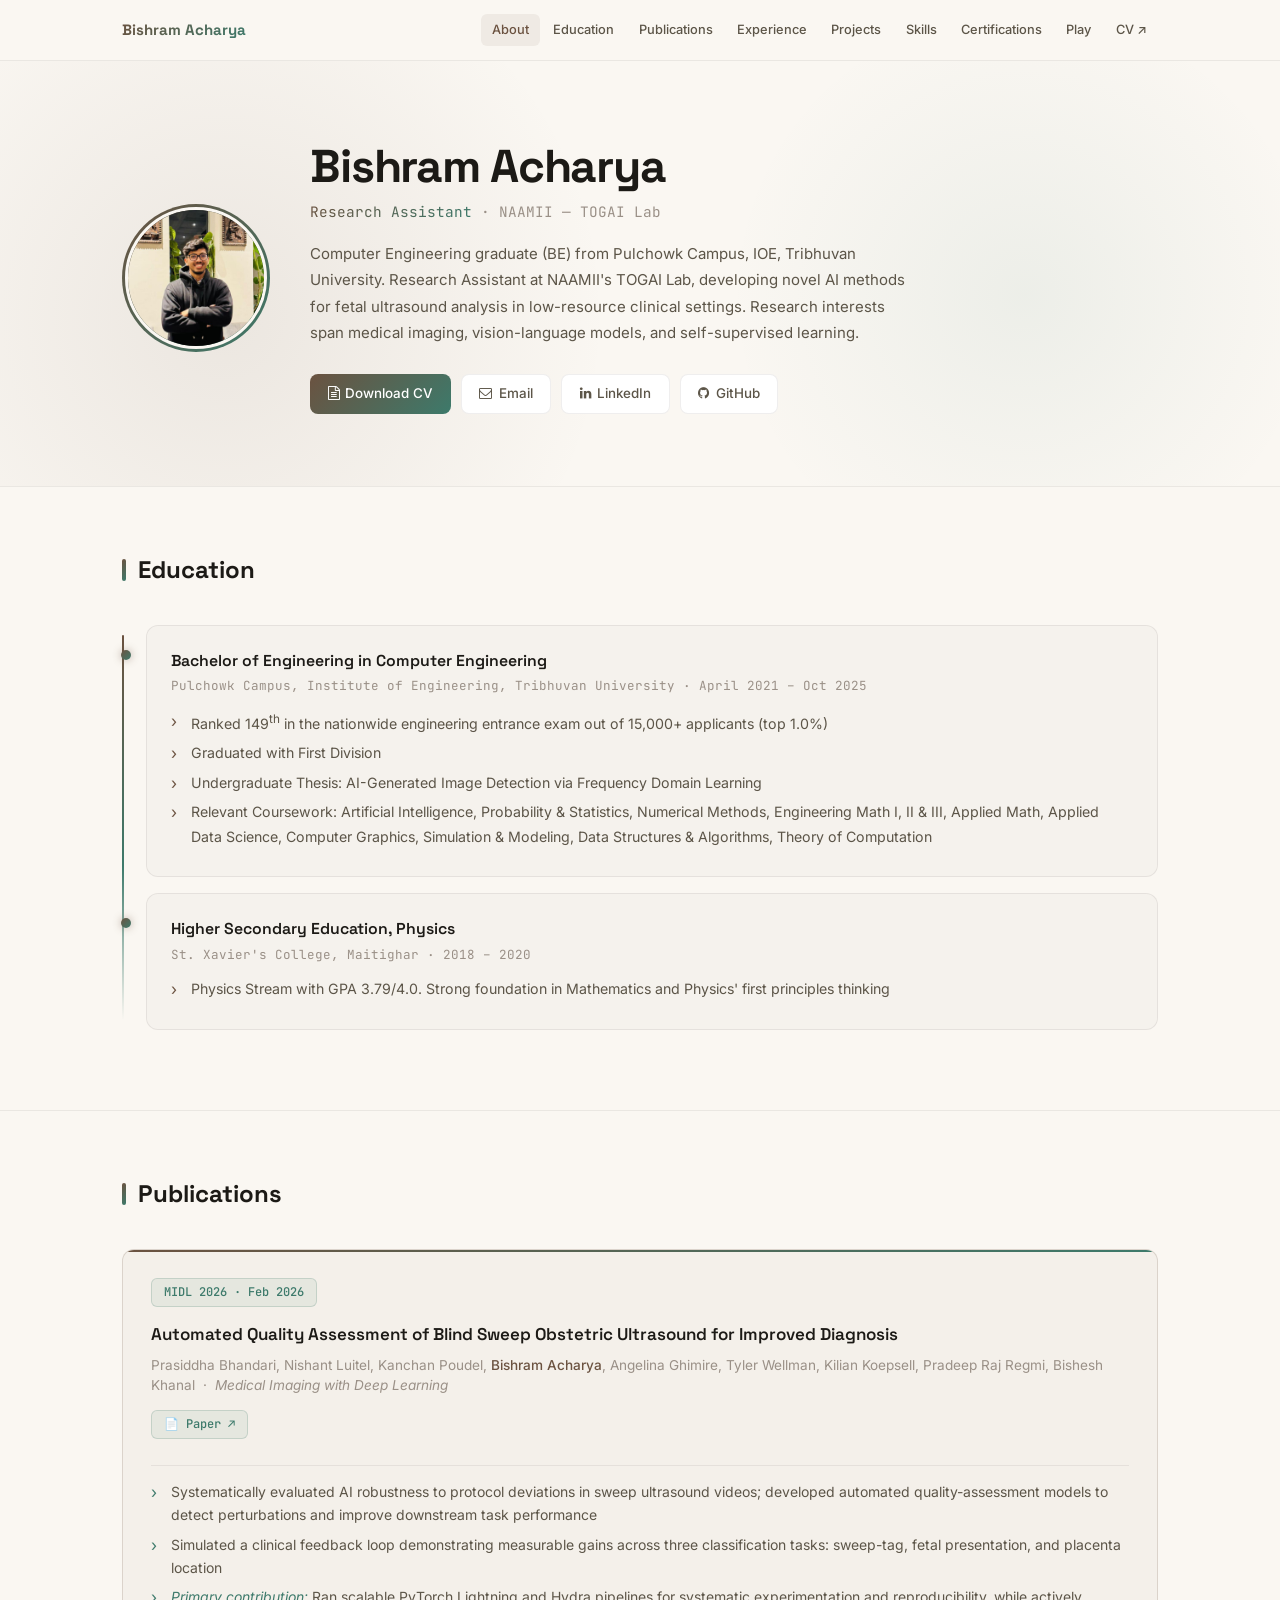
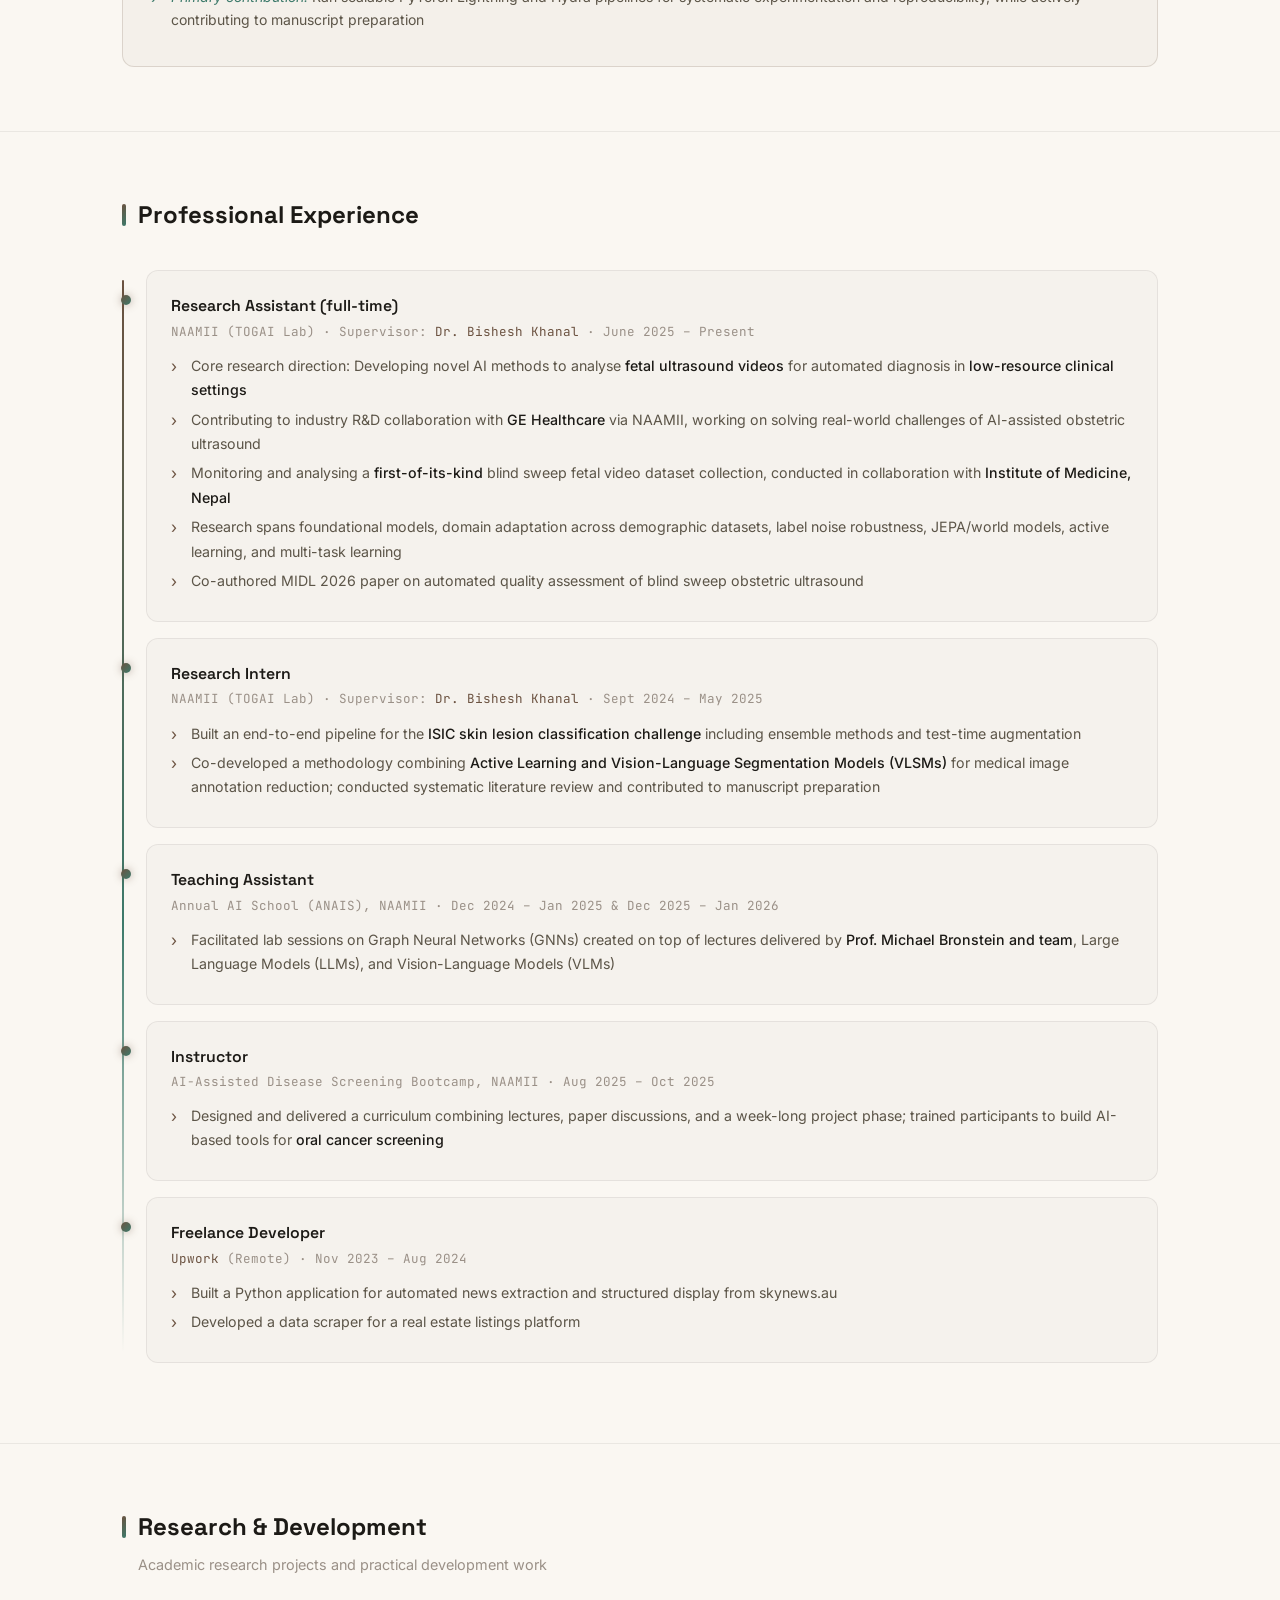
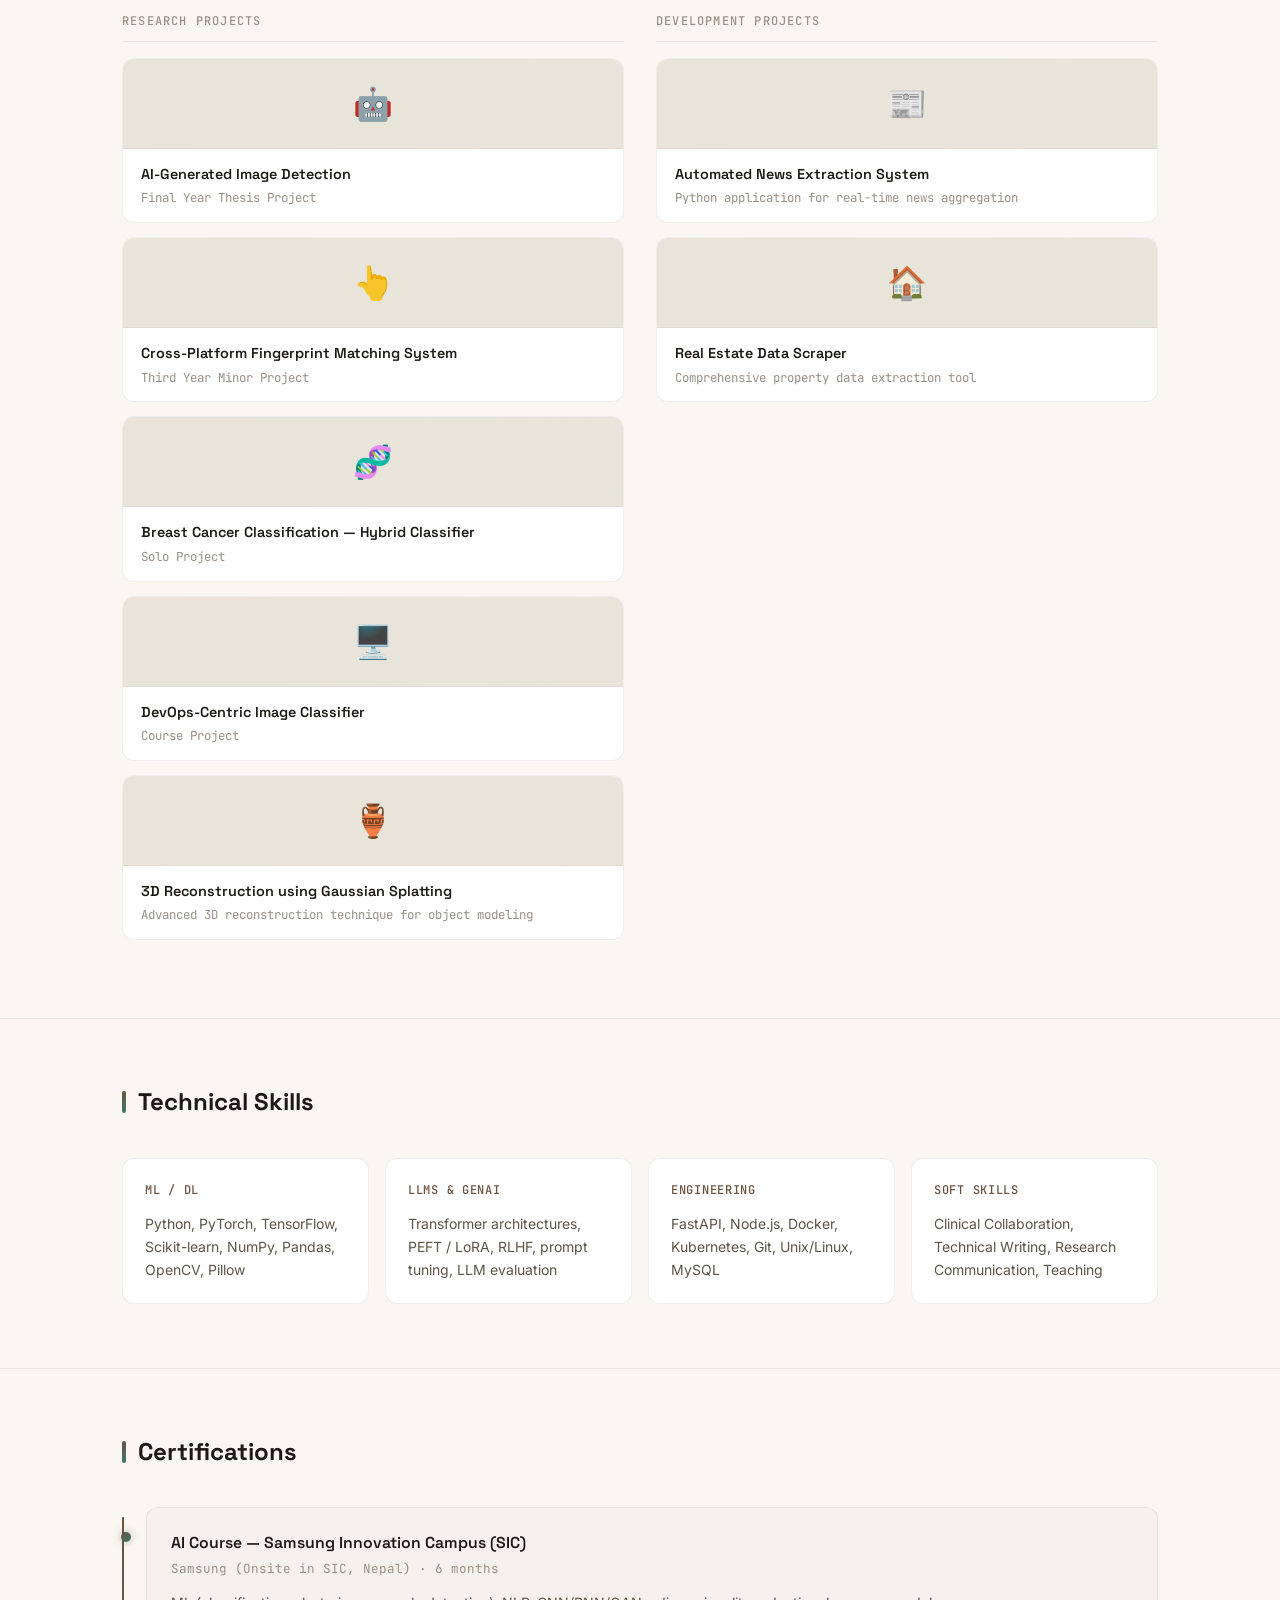
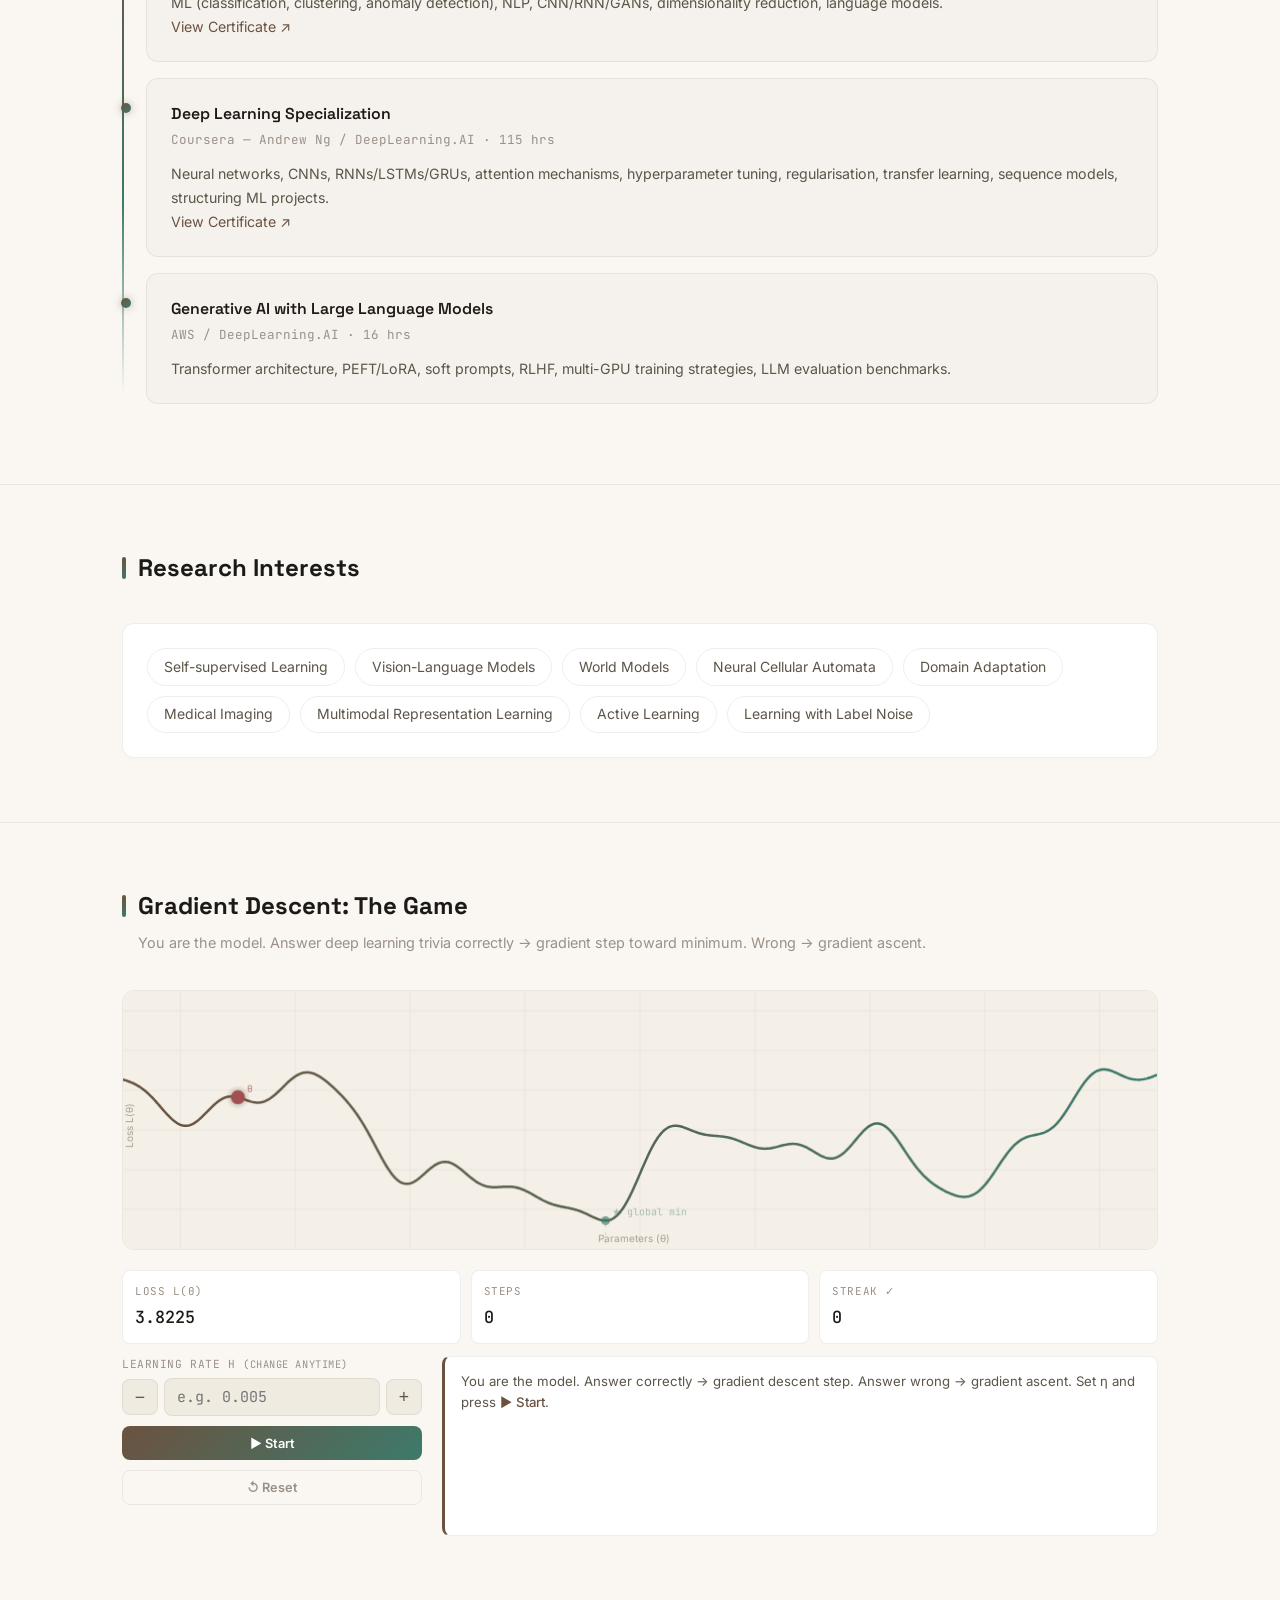
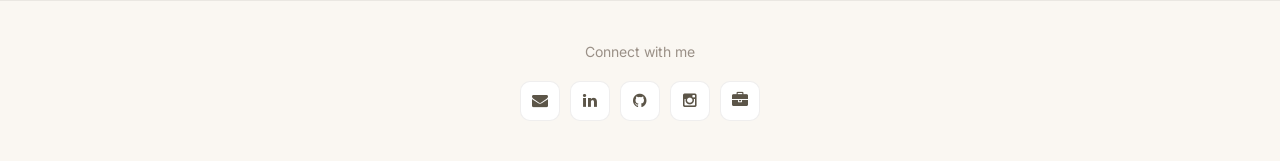
==== commit 405ef8a8: "Added sgd game" ====
--- a/index.html
+++ b/index.html
@@ -1,519 +1,958 @@
 <!DOCTYPE html>
-<html>
+<html lang="en">
 <head>
     <title>Bishram Acharya</title>
     <meta charset="utf-8" />
     <meta name="viewport" content="width=device-width, initial-scale=1">
-    <meta name="description" content="Bishram Acharya's academic portfolio">
+    <meta name="description" content="Bishram Acharya — Research Assistant at NAAMII TOGAI Lab, working on AI for medical imaging">
     <meta name="author" content="Bishram Acharya">
-    <link rel="stylesheet" href="css/kube.min.css" />
     <link rel="stylesheet" href="css/font-awesome.min.css" />
     <link rel="shortcut icon" href="img/favicon.png" />
-    <link href='https://fonts.googleapis.com/css2?family=Inter:wght@300;400;500;600&family=Crimson+Text:wght@400;600&display=swap' rel='stylesheet' type='text/css'>
+    <link href='https://fonts.googleapis.com/css2?family=Space+Grotesk:wght@300;400;500;600;700&family=Inter:wght@300;400;500&family=JetBrains+Mono:wght@400;500&display=swap' rel='stylesheet'>
     <style>
-        /* Reset and Base Styles */
-        * {
-            margin: 0;
-            padding: 0;
-            box-sizing: border-box;
-        }
+        :root {
+            --bg:       #faf7f2;
+            --bg-2:     #ffffff;
+            --bg-3:     #f0ebe1;
+            --border:   rgba(30,25,18,0.07);
+            --border-h: rgba(30,25,18,0.18);
+            --text-1:   #1c1a16;
+            --text-2:   #5c5548;
+            --text-3:   #9a9087;
+            --accent:   #6b5240;
+            --accent-2: #3d7a6b;
+            --love:     #b85252;
+            --grad:     linear-gradient(135deg, #6b5240 0%, #3d7a6b 100%);
+            --radius:   12px;
+        }
+
+        * { margin: 0; padding: 0; box-sizing: border-box; }
+        html { scroll-behavior: smooth; }
 
         body {
             font-family: 'Inter', -apple-system, BlinkMacSystemFont, sans-serif;
+            background: var(--bg);
+            color: var(--text-1);
             line-height: 1.6;
-            color: #2c3e50;
-            background: #fafbfc;
-            font-weight: 300;
-        }
-
-        h1, h2, h3, h4, h5, h6 {
-            font-family: 'Crimson Text', serif;
+            font-weight: 400;
+        }
+
+        ::-webkit-scrollbar { width: 5px; }
+        ::-webkit-scrollbar-track { background: var(--bg); }
+        ::-webkit-scrollbar-thumb { background: var(--bg-3); border-radius: 3px; }
+        ::-webkit-scrollbar-thumb:hover { background: var(--accent); }
+
+        h1, h2, h3, h4, h5 {
+            font-family: 'Space Grotesk', sans-serif;
             font-weight: 600;
-            color: #1a252f;
-            margin-bottom: 1rem;
-        }
-
-        h1 { font-size: 2.5rem; line-height: 1.2; }
-        h2 { font-size: 2rem; line-height: 1.3; }
-        h3 { font-size: 1.5rem; line-height: 1.4; }
-
-        p, li {
-            font-size: 1rem;
-            line-height: 1.7;
-            color: #4a5568;
-        }
-
-        a {
-            color: #3182ce;
-            text-decoration: none;
-            transition: color 0.2s ease;
-        }
-
-        a:hover {
-            color: #2c5aa0;
-        }
-
-        .container {
-            max-width: 1200px;
-            margin: 0 auto;
-            padding: 0 2rem;
-        }
-
-        /* Navigation */
+            color: var(--text-1);
+        }
+
+        a { color: var(--accent); text-decoration: none; transition: color 0.2s; }
+        a:hover { color: var(--accent-2); }
+        strong { color: var(--text-1); font-weight: 500; }
+
+        .container { max-width: 1100px; margin: 0 auto; padding: 0 2rem; }
+
+        /* ── NAV ── */
         .main-nav {
-            background: #ffffff;
-            border-bottom: 1px solid #e2e8f0;
-            padding: 1rem 0;
             position: sticky;
             top: 0;
             z-index: 100;
+            background: rgba(250,247,242,0.94);
+            backdrop-filter: blur(14px);
+            -webkit-backdrop-filter: blur(14px);
+            border-bottom: 1px solid var(--border);
+        }
+
+        .nav-inner {
+            display: flex;
+            align-items: center;
+            justify-content: space-between;
+            padding: 0.875rem 0;
+            gap: 1rem;
+        }
+
+        .nav-brand {
+            font-family: 'Space Grotesk', sans-serif;
+            font-weight: 700;
+            font-size: 0.9375rem;
+            background: var(--grad);
+            -webkit-background-clip: text;
+            -webkit-text-fill-color: transparent;
+            background-clip: text;
+            white-space: nowrap;
+            flex-shrink: 0;
         }
 
         .navbar ul {
             display: flex;
             list-style: none;
-            justify-content: center;
-            gap: 2rem;
+            gap: 0.125rem;
+            flex-wrap: wrap;
+            justify-content: flex-end;
         }
 
         .navbar ul li a {
-            font-weight: 400;
-            color: #4a5568;
-            padding: 0.5rem 1rem;
-            border-radius: 0.375rem;
-            transition: all 0.2s ease;
-        }
-
-        .navbar ul li.active a,
-        .navbar ul li a:hover {
-            color: #1a252f;
-            background: #f7fafc;
-        }
-
-        /* Header Section */
+            font-size: 0.8rem;
+            font-weight: 500;
+            color: var(--text-2);
+            padding: 0.375rem 0.7rem;
+            border-radius: 6px;
+            transition: all 0.2s;
+            font-family: 'Inter', sans-serif;
+            display: block;
+        }
+
+        .navbar ul li a:hover { color: var(--text-1); background: rgba(255,255,255,0.05); }
+        .navbar ul li.active a { color: var(--accent); background: rgba(107,82,64,0.08); }
+
+        /* ── HERO ── */
         .intro {
-            padding: 4rem 0;
-            background: #ffffff;
-            border-bottom: 1px solid #e2e8f0;
+            padding: 5rem 0 4.5rem;
+            position: relative;
+            overflow: hidden;
+        }
+
+        .intro::before {
+            content: '';
+            position: absolute;
+            top: -40%; left: -15%;
+            width: 65%; height: 200%;
+            background: radial-gradient(ellipse, rgba(107,82,64,0.1) 0%, transparent 65%);
+            pointer-events: none;
+        }
+
+        .intro::after {
+            content: '';
+            position: absolute;
+            bottom: -30%; right: -5%;
+            width: 50%; height: 150%;
+            background: radial-gradient(ellipse, rgba(61,122,107,0.07) 0%, transparent 65%);
+            pointer-events: none;
         }
 
         .intro-content {
             display: grid;
-            grid-template-columns: 150px 1fr;
-            gap: 2rem;
-            align-items: start;
-            max-width: 900px;
-            margin: 0 auto;
+            grid-template-columns: auto 1fr;
+            gap: 2.5rem;
+            align-items: center;
+            position: relative;
+            z-index: 1;
         }
 
         .intro-image-container {
-            width: 150px;
-            height: 150px;
-            border: 3px solid #e2e8f0;
+            width: 148px; height: 148px;
+            border-radius: 50%;
+            padding: 3px;
+            background: var(--grad);
+            flex-shrink: 0;
+        }
+
+        .intro-image-inner {
+            width: 100%; height: 100%;
+            border-radius: 50%;
+            overflow: hidden;
+            border: 3px solid var(--bg);
+        }
+
+        .intro img { width: 100%; height: 100%; object-fit: cover; }
+
+        .intro-text h1 {
+            font-size: 2.875rem;
+            font-weight: 700;
+            line-height: 1.1;
+            margin-bottom: 0.5rem;
+            letter-spacing: -0.025em;
+        }
+
+        .intro-text .title {
+            font-size: 0.9rem;
+            color: var(--text-3);
+            margin-bottom: 1.125rem;
+            font-family: 'JetBrains Mono', monospace;
+        }
+
+        .intro-text .title span {
+            background: var(--grad);
+            -webkit-background-clip: text;
+            -webkit-text-fill-color: transparent;
+            background-clip: text;
+        }
+
+        .intro-text .description {
+            font-size: 0.9375rem;
+            line-height: 1.75;
+            color: var(--text-2);
+            max-width: 600px;
+        }
+
+        .intro-links {
+            display: flex;
+            gap: 0.625rem;
+            margin-top: 1.75rem;
+            flex-wrap: wrap;
+        }
+
+        .btn {
+            display: inline-flex;
+            align-items: center;
+            gap: 0.4rem;
+            padding: 0.5rem 1.1rem;
             border-radius: 8px;
+            font-size: 0.8375rem;
+            font-weight: 500;
+            transition: all 0.2s;
+            font-family: 'Inter', sans-serif;
+            border: none;
+            cursor: pointer;
+        }
+
+        .btn-primary {
+            background: var(--grad);
+            color: #fff !important;
+            -webkit-text-fill-color: #fff !important;
+        }
+        .btn-primary:hover { opacity: 0.82; transform: translateY(-1px); color: #fff !important; -webkit-text-fill-color: #fff !important; }
+
+        .btn-secondary {
+            background: var(--bg-2);
+            color: var(--text-2) !important;
+            -webkit-text-fill-color: var(--text-2) !important;
+            border: 1px solid var(--border);
+        }
+        .btn-secondary:hover {
+            border-color: var(--border-h);
+            color: var(--accent) !important;
+            -webkit-text-fill-color: var(--accent) !important;
+            background: rgba(107,82,64,0.06);
+            transform: translateY(-1px);
+        }
+
+        /* ── SECTIONS ── */
+        .section { padding: 4rem 0; border-top: 1px solid var(--border); }
+
+        .section-header { margin-bottom: 2.25rem; }
+
+        .section-header h2 {
+            font-size: 1.5rem;
+            font-weight: 700;
+            display: flex;
+            align-items: center;
+            gap: 0.75rem;
+        }
+
+        .section-header h2::before {
+            content: '';
+            display: inline-block;
+            width: 4px; height: 1.375rem;
+            background: var(--grad);
+            border-radius: 2px;
+            flex-shrink: 0;
+        }
+
+        .section-header .subtitle {
+            color: var(--text-3);
+            font-size: 0.9rem;
+            margin-top: 0.375rem;
+            margin-left: calc(4px + 0.75rem);
+        }
+
+        /* ── TIMELINE ── */
+        .timeline { position: relative; padding-left: 1.5rem; }
+
+        .timeline::before {
+            content: '';
+            position: absolute;
+            left: 0; top: 10px; bottom: 10px;
+            width: 2px;
+            background: linear-gradient(to bottom, #6b5240, #3d7a6b 60%, transparent);
+            border-radius: 1px;
+        }
+
+        .timeline-item {
+            position: relative;
+            margin-bottom: 1rem;
+            background: rgba(30,25,18,0.02);
+            border: 1px solid var(--border);
+            border-radius: var(--radius);
+            padding: 1.375rem 1.5rem;
+            transition: all 0.25s ease;
+        }
+
+        .timeline-item:hover {
+            border-color: rgba(107,82,64,0.28);
+            background: rgba(107,82,64,0.03);
+            transform: translateX(4px);
+        }
+
+        .timeline-item::before {
+            content: '';
+            position: absolute;
+            left: -1.625rem; top: 1.5rem;
+            width: 10px; height: 10px;
+            border-radius: 50%;
+            background: var(--grad);
+            box-shadow: 0 0 8px rgba(107,82,64,0.45);
+        }
+
+        .timeline-title {
+            font-family: 'Space Grotesk', sans-serif;
+            font-weight: 600;
+            font-size: 0.9875rem;
+            color: var(--text-1);
+            margin-bottom: 0.2rem;
+        }
+
+        .timeline-meta {
+            font-size: 0.7875rem;
+            color: var(--text-3);
+            margin-bottom: 0.75rem;
+            font-family: 'JetBrains Mono', monospace;
+        }
+
+        .timeline-meta a { color: var(--accent); }
+        .timeline-meta a:hover { color: var(--accent-2); }
+
+        .timeline-description { font-size: 0.8875rem; color: var(--text-2); line-height: 1.7; }
+        .timeline-description ul { list-style: none; padding: 0; }
+
+        .timeline-description ul li {
+            position: relative;
+            padding-left: 1.25rem;
+            margin-bottom: 0.35rem;
+            color: var(--text-2);
+            font-size: 0.8875rem;
+        }
+
+        .timeline-description ul li::before {
+            content: '›';
+            position: absolute;
+            left: 0;
+            color: var(--accent);
+            font-size: 1rem;
+            line-height: 1.5;
+        }
+
+        .timeline-description em { color: var(--accent-2); font-style: italic; }
+
+        /* ── PUBLICATION ── */
+        .pub-card {
+            background: rgba(107,82,64,0.04);
+            border: 1px solid rgba(107,82,64,0.18);
+            border-radius: var(--radius);
+            padding: 1.75rem;
+            position: relative;
             overflow: hidden;
-            flex-shrink: 0;
-            background: #ffffff;
-            box-shadow: 0 2px 8px rgba(0,0,0,0.1);
-        }
-
-        .intro img {
-            width: 100%;
-            height: 100%;
-            object-fit: cover;
-        }
-
-        .intro-text h1 {
+        }
+
+        .pub-card::before {
+            content: '';
+            position: absolute;
+            top: 0; left: 0; right: 0;
+            height: 2px;
+            background: var(--grad);
+        }
+
+        .pub-venue {
+            display: inline-flex;
+            align-items: center;
+            gap: 0.5rem;
+            background: rgba(61,122,107,0.08);
+            color: var(--accent-2);
+            border: 1px solid rgba(61,122,107,0.2);
+            border-radius: 6px;
+            padding: 0.25rem 0.75rem;
+            font-size: 0.75rem;
+            font-family: 'JetBrains Mono', monospace;
+            font-weight: 500;
+            margin-bottom: 1rem;
+            width: fit-content;
+        }
+
+        .pub-title {
+            font-family: 'Space Grotesk', sans-serif;
+            font-size: 1.0625rem;
+            font-weight: 600;
+            color: var(--text-1);
             margin-bottom: 0.5rem;
-        }
-
-        .intro-text .title {
-            font-size: 1.125rem;
-            color: #718096;
+            line-height: 1.4;
+        }
+
+        .pub-authors {
+            font-size: 0.85rem;
+            color: var(--text-3);
+            margin-bottom: 0.875rem;
+            line-height: 1.5;
+        }
+
+        .pub-authors strong { color: var(--accent); font-weight: 500; }
+
+        .pub-link {
+            display: inline-flex;
+            align-items: center;
+            gap: 0.3rem;
+            background: rgba(61,122,107,0.08);
+            border: 1px solid rgba(61,122,107,0.2);
+            color: var(--accent-2);
+            padding: 0.25rem 0.75rem;
+            border-radius: 6px;
+            font-size: 0.75rem;
+            font-family: 'JetBrains Mono', monospace;
+            font-weight: 500;
+            margin-bottom: 0.875rem;
+            width: fit-content;
+            transition: all 0.2s;
+        }
+        .pub-link:hover { background: rgba(61,122,107,0.15); color: var(--accent-2); }
+
+        .pub-bullets {
+            list-style: none;
+            padding: 0;
+            margin-top: 0.75rem;
+            border-top: 1px solid var(--border);
+            padding-top: 0.875rem;
+        }
+
+        .pub-bullets li {
+            position: relative;
+            padding-left: 1.25rem;
+            margin-bottom: 0.4rem;
+            color: var(--text-2);
+            font-size: 0.875rem;
+            line-height: 1.65;
+        }
+
+        .pub-bullets li::before {
+            content: '›';
+            position: absolute;
+            left: 0;
+            color: var(--accent-2);
+            font-size: 1rem;
+            line-height: 1.5;
+        }
+
+        .pub-bullets em { color: var(--accent-2); font-style: italic; }
+
+        /* ── PROJECTS ── */
+        .projects-grid { display: grid; grid-template-columns: 1fr 1fr; gap: 2rem; }
+
+        .project-category h3 {
+            font-size: 0.75rem;
+            font-family: 'JetBrains Mono', monospace;
+            font-weight: 500;
+            color: var(--text-3);
+            text-transform: uppercase;
+            letter-spacing: 0.1em;
             margin-bottom: 1rem;
-            font-weight: 400;
-        }
-
-        .intro-text .description {
-            font-size: 1rem;
-            line-height: 1.6;
-            color: #4a5568;
-        }
-
-        /* Section Styles */
-        .section {
-            padding: 3rem 0;
-            background: #ffffff;
-            margin-bottom: 1px;
-        }
-
-        .section:nth-child(even) {
-            background: #f8fafc;
-        }
-
-        .section-header {
-            text-align: center;
-            margin-bottom: 3rem;
-        }
-
-        .section-header h2 {
-            font-size: 2rem;
-            margin-bottom: 0.5rem;
-        }
-
-        .section-header .subtitle {
-            color: #718096;
-            font-size: 1.125rem;
-        }
-
-        /* Projects Section */
-        .projects-grid {
-            display: grid;
-            grid-template-columns: 1fr 1fr;
-            gap: 3rem;
-            margin-top: 2rem;
-        }
-
-        .project-category {
-            padding: 0;
-        }
-
-        .project-category h3 {
-            font-size: 1.5rem;
-            margin-bottom: 1.5rem;
-            padding-bottom: 0.75rem;
-            border-bottom: 2px solid #e2e8f0;
-            color: #1a252f;
-            font-weight: 600;
-            text-align: left;
+            padding-bottom: 0.625rem;
+            border-bottom: 1px solid var(--border);
         }
 
         .project-card {
-            background: #ffffff;
-            border: 1px solid #e2e8f0;
-            border-radius: 0.5rem;
+            background: var(--bg-2);
+            border: 1px solid var(--border);
+            border-radius: var(--radius);
             overflow: hidden;
-            transition: all 0.3s ease;
-            margin-bottom: 1.5rem;
-            cursor: pointer;
+            transition: all 0.25s ease;
+            margin-bottom: 0.875rem;
+            cursor: default;
             position: relative;
         }
 
+        .project-card[onclick] { cursor: pointer; }
+
         .project-card:hover {
+            border-color: rgba(107,82,64,0.32);
+            box-shadow: 0 8px 32px rgba(0,0,0,0.4);
             transform: translateY(-2px);
-            box-shadow: 0 10px 25px rgba(0,0,0,0.1);
-            border-color: #cbd5e0;
         }
 
         .project-thumbnail {
-            height: 150px;
-            background: linear-gradient(135deg, #667eea 0%, #764ba2 100%);
+            height: 90px;
             display: flex;
             align-items: center;
             justify-content: center;
-            color: white;
             font-size: 2rem;
+            background: var(--bg-3);
+            border-bottom: 1px solid var(--border);
             position: relative;
             overflow: hidden;
         }
 
-        .project-thumbnail::before {
+        .project-thumbnail::after {
             content: '';
             position: absolute;
-            top: 0;
-            left: 0;
-            right: 0;
-            bottom: 0;
-            background: rgba(0,0,0,0.1);
-        }
-
-        .project-content {
-            padding: 1.5rem;
-        }
+            inset: 0;
+            background: var(--grad);
+            opacity: 0.05;
+        }
+
+        .project-content { padding: 0.875rem 1.125rem; }
 
         .project-title {
-            font-size: 1.125rem;
+            font-family: 'Space Grotesk', sans-serif;
+            font-size: 0.9rem;
             font-weight: 600;
-            margin-bottom: 0.5rem;
-            color: #1a252f;
+            color: var(--text-1);
+            margin-bottom: 0.15rem;
         }
 
         .project-summary {
-            font-size: 0.875rem;
-            color: #718096;
-            line-height: 1.5;
+            font-size: 0.775rem;
+            color: var(--text-3);
+            font-family: 'JetBrains Mono', monospace;
         }
 
         .project-details {
             position: absolute;
-            top: 0;
-            left: 0;
-            right: 0;
-            bottom: 0;
-            background: rgba(26, 37, 47, 0.95);
-            color: white;
-            padding: 1.5rem;
+            inset: 0;
+            background: rgba(25,23,36,0.97);
+            padding: 1.25rem;
             opacity: 0;
-            transform: translateY(10px);
-            transition: all 0.3s ease;
+            transform: translateY(6px);
+            transition: all 0.25s ease;
             display: flex;
             flex-direction: column;
             justify-content: center;
-        }
-
-        .project-card:hover .project-details {
-            opacity: 1;
-            transform: translateY(0);
-        }
-
-        .project-details h4 {
-            color: white;
-            margin-bottom: 1rem;
-            font-size: 1.25rem;
-        }
+            border: 1px solid rgba(107,82,64,0.28);
+            border-radius: var(--radius);
+        }
+
+        .project-card:hover .project-details { opacity: 1; transform: translateY(0); }
+
+        .project-details h4 { color: var(--text-1); font-size: 0.9rem; margin-bottom: 0.5rem; }
 
         .project-details p {
-            color: #e2e8f0;
-            font-size: 0.875rem;
-            line-height: 1.6;
-            margin-bottom: 1rem;
-        }
-
-        .project-tech {
+            color: var(--text-2);
+            font-size: 0.8rem;
+            line-height: 1.65;
+            margin-bottom: 0.75rem;
+        }
+
+        .project-details p strong { color: var(--accent); }
+
+        .project-tech { display: flex; flex-wrap: wrap; gap: 0.3rem; margin-top: auto; }
+
+        .tech-tag {
+            background: rgba(107,82,64,0.1);
+            color: var(--accent);
+            border: 1px solid rgba(107,82,64,0.18);
+            padding: 0.175rem 0.55rem;
+            border-radius: 5px;
+            font-size: 0.685rem;
+            font-family: 'JetBrains Mono', monospace;
+            font-weight: 500;
+        }
+
+        /* ── SKILLS ── */
+        .skills-grid { display: grid; grid-template-columns: repeat(auto-fit, minmax(240px, 1fr)); gap: 1rem; }
+
+        .skill-category {
+            background: var(--bg-2);
+            border: 1px solid var(--border);
+            border-radius: var(--radius);
+            padding: 1.375rem;
+            transition: border-color 0.2s;
+        }
+
+        .skill-category:hover { border-color: rgba(107,82,64,0.25); }
+
+        .skill-category h4 {
+            font-family: 'JetBrains Mono', monospace;
+            font-size: 0.75rem;
+            font-weight: 500;
+            color: var(--accent);
+            text-transform: uppercase;
+            letter-spacing: 0.06em;
+            margin-bottom: 0.75rem;
+        }
+
+        .skill-category p { color: var(--text-2); font-size: 0.875rem; line-height: 1.65; }
+
+        /* ── RESEARCH INTERESTS ── */
+        .interests-cloud {
             display: flex;
             flex-wrap: wrap;
-            gap: 0.5rem;
-            margin-top: 1rem;
-        }
-
-        .tech-tag {
-            background: rgba(255,255,255,0.2);
-            color: white;
-            padding: 0.25rem 0.75rem;
-            border-radius: 1rem;
-            font-size: 0.75rem;
+            gap: 0.625rem;
+            padding: 1.5rem;
+            background: var(--bg-2);
+            border: 1px solid var(--border);
+            border-radius: var(--radius);
+        }
+
+        .interest-tag {
+            background: transparent;
+            border: 1px solid var(--border);
+            color: var(--text-2);
+            padding: 0.4rem 1rem;
+            border-radius: 999px;
+            font-size: 0.875rem;
+            transition: all 0.2s;
+            cursor: default;
+        }
+
+        .interest-tag:hover {
+            border-color: var(--accent);
+            color: var(--accent);
+            background: rgba(107,82,64,0.06);
+        }
+
+        /* ── GAME ── */
+        .game-layout {
+            display: flex;
+            flex-direction: column;
+            gap: 1.25rem;
+        }
+
+        #lossCanvas {
+            border-radius: var(--radius);
+            border: 1px solid var(--border);
+            width: 100%;
+            height: auto;
+            display: block;
+        }
+
+        .game-panel {
+            display: grid;
+            grid-template-columns: 300px 1fr;
+            gap: 0.75rem 1.25rem;
+            align-items: start;
+        }
+
+        .game-stats-row {
+            grid-column: 1 / -1;
+            display: grid;
+            grid-template-columns: 1fr 1fr 1fr;
+            gap: 0.625rem;
+        }
+
+        .game-panel-controls {
+            display: flex;
+            flex-direction: column;
+            gap: 0.625rem;
+        }
+
+        .stat-box {
+            background: var(--bg-2);
+            border: 1px solid var(--border);
+            border-radius: 8px;
+            padding: 0.75rem;
+            display: flex;
+            flex-direction: column;
+            gap: 0.2rem;
+        }
+
+        .stat-label {
+            font-size: 0.68rem;
+            font-family: 'JetBrains Mono', monospace;
+            color: var(--text-3);
+            text-transform: uppercase;
+            letter-spacing: 0.05em;
+        }
+
+        .stat-value {
+            font-size: 1.05rem;
+            font-family: 'JetBrains Mono', monospace;
+            color: var(--text-1);
             font-weight: 500;
         }
 
-        /* Timeline Styles */
-        .timeline {
-            position: relative;
-            padding-left: 2rem;
-        }
-
-        .timeline::before {
-            content: '';
-            position: absolute;
-            left: 0.75rem;
-            top: 0;
-            bottom: 0;
-            width: 2px;
-            background: #e2e8f0;
-        }
-
-        .timeline-item {
-            position: relative;
-            margin-bottom: 2rem;
-            background: #ffffff;
-            padding: 1.5rem;
-            border-radius: 0.5rem;
-            border: 1px solid #e2e8f0;
-            margin-left: 1rem;
+        .game-inputs { display: flex; flex-direction: column; gap: 0.625rem; }
+
+        .input-group { display: flex; flex-direction: column; gap: 0.3rem; }
+
+        .input-label {
+            font-size: 0.7rem;
+            font-family: 'JetBrains Mono', monospace;
+            color: var(--text-3);
+            text-transform: uppercase;
+            letter-spacing: 0.05em;
+        }
+
+        .game-input {
+            background: var(--bg-3);
+            border: 1px solid var(--border);
+            border-radius: 8px;
+            padding: 0.5rem 0.75rem;
+            color: var(--text-1);
+            font-size: 0.9375rem;
+            font-family: 'JetBrains Mono', monospace;
+            width: 100%;
+            outline: none;
+            transition: border-color 0.2s;
+        }
+
+        .game-input:focus { border-color: var(--accent); }
+        .game-input.error { border-color: var(--love); box-shadow: 0 0 0 2px rgba(160,80,80,0.15); }
+
+        .game-progress { display: flex; flex-direction: column; gap: 0.35rem; }
+
+        .progress-track {
+            height: 5px;
+            background: var(--bg-3);
+            border-radius: 3px;
             overflow: hidden;
+        }
+
+        .progress-fill {
+            height: 100%;
+            width: 0%;
+            background: var(--grad);
+            border-radius: 3px;
+            transition: width 0.08s linear;
+        }
+
+        .progress-label {
+            font-size: 0.68rem;
+            font-family: 'JetBrains Mono', monospace;
+            color: var(--text-3);
+            text-align: right;
+        }
+
+        .game-btns { display: flex; gap: 0.5rem; }
+
+        .game-action-btn {
+            flex: 1;
+            padding: 0.575rem 0.5rem;
+            border-radius: 8px;
+            font-size: 0.8rem;
+            font-weight: 600;
+            font-family: 'Inter', sans-serif;
             cursor: pointer;
-            transition: all 0.3s ease;
-        }
-
-        .timeline-item::after {
-            content: '';
-            position: absolute;
-            top: 0;
-            left: 0;
-            height: 100%;
-            width: 0;
-            background: linear-gradient(90deg, rgba(49, 130, 206, 0.1) 0%, rgba(49, 130, 206, 0.05) 100%);
-            transition: width 0.4s ease;
-            z-index: 1;
-        }
-
-        .timeline-item:hover::after {
-            width: 100%;
-        }
-
-        .timeline-item:hover {
-            transform: translateX(5px);
-            box-shadow: 0 4px 12px rgba(0,0,0,0.1);
-            border-color: #3182ce;
-        }
-
-        .timeline-item::before {
-            content: '';
-            position: absolute;
-            left: -1.75rem;
-            top: 1.5rem;
-            width: 12px;
-            height: 12px;
-            background: #3182ce;
-            border: 3px solid #ffffff;
-            border-radius: 50%;
-            box-shadow: 0 0 0 3px #e2e8f0;
-            z-index: 2;
-            transition: all 0.3s ease;
-        }
-
-        .timeline-item:hover::before {
-            background: #2c5aa0;
-            transform: scale(1.2);
-        }
-
-        .timeline-title {
-            font-weight: 600;
-            color: #1a252f;
-            margin-bottom: 0.25rem;
-            position: relative;
-            z-index: 2;
-        }
-
-        .timeline-meta {
-            color: #718096;
-            font-size: 0.875rem;
-            margin-bottom: 0.5rem;
-            position: relative;
-            z-index: 2;
-        }
-
-        .timeline-description {
-            color: #4a5568;
-            font-size: 0.875rem;
-            line-height: 1.6;
-            position: relative;
-            z-index: 2;
-        }
-
-        /* Skills Grid */
-        .skills-grid {
+            transition: all 0.2s;
+            border: none;
+            background: var(--grad);
+            color: #fff;
+        }
+
+        .game-action-btn:hover { opacity: 0.84; transform: translateY(-1px); }
+
+        .game-action-btn.secondary {
+            background: var(--bg-3);
+            color: var(--text-1);
+            border: 1px solid var(--border);
+        }
+
+        .game-action-btn.secondary:hover { border-color: var(--border-h); color: var(--accent); }
+
+        .game-action-btn.ghost {
+            background: transparent;
+            color: var(--text-3);
+            border: 1px solid var(--border);
+        }
+
+        .game-action-btn.ghost:hover { color: var(--text-2); border-color: var(--border-h); }
+
+        .game-message {
+            background: var(--bg-2);
+            border: 1px solid var(--border);
+            border-left: 3px solid var(--accent);
+            border-radius: 8px;
+            padding: 0.875rem 1rem;
+            font-size: 0.825rem;
+            color: var(--text-2);
+            line-height: 1.65;
+            min-height: 180px;
+            overflow-y: auto;
+        }
+
+        .game-message em { color: var(--accent); font-style: normal; font-weight: 500; }
+        .game-message .win { color: var(--accent-2); font-weight: 500; }
+
+        /* ── QUESTION / ANSWER ── */
+        .question-text {
+            font-size: 0.825rem;
+            color: var(--text-1);
+            line-height: 1.55;
+            padding: 0.75rem 0.875rem;
+            background: var(--bg-3);
+            border-radius: 8px;
+            border-left: 3px solid var(--accent);
+            margin-bottom: 0.625rem;
+        }
+
+        .answer-grid {
             display: grid;
-            grid-template-columns: repeat(auto-fit, minmax(250px, 1fr));
-            gap: 1.5rem;
-            margin-top: 2rem;
-        }
-
-        .skill-category {
-            background: #ffffff;
-            padding: 1.5rem;
-            border-radius: 0.5rem;
-            border: 1px solid #e2e8f0;
+            grid-template-columns: 1fr 1fr;
+            gap: 0.375rem;
+        }
+
+        .answer-btn {
+            background: var(--bg-2);
+            border: 1px solid var(--border);
+            border-radius: 8px;
+            padding: 0.5rem 0.5rem;
+            color: var(--text-2);
+            font-size: 0.775rem;
+            font-family: 'Inter', sans-serif;
+            cursor: pointer;
+            transition: all 0.18s;
+            text-align: left;
+            line-height: 1.35;
+        }
+
+        .answer-btn:hover:not(:disabled) {
+            border-color: var(--border-h);
+            color: var(--text-1);
+            background: rgba(107,82,64,0.06);
+        }
+
+        .answer-btn.correct {
+            border-color: var(--accent-2) !important;
+            background: rgba(61,122,107,0.12) !important;
+            color: var(--accent-2) !important;
+        }
+
+        .answer-btn.wrong {
+            border-color: var(--love) !important;
+            background: rgba(160,80,80,0.12) !important;
+            color: var(--love) !important;
+        }
+
+        .answer-btn:disabled { cursor: default; }
+
+        .lr-input-row {
+            display: flex;
+            gap: 0.375rem;
+            align-items: center;
+        }
+
+        .lr-input-row .game-input {
+            flex: 1;
+            min-width: 0;
+            -moz-appearance: textfield;
+        }
+
+        .lr-input-row .game-input::-webkit-outer-spin-button,
+        .lr-input-row .game-input::-webkit-inner-spin-button { -webkit-appearance: none; margin: 0; }
+
+        .lr-step-btn {
+            flex-shrink: 0;
+            width: 36px;
+            height: 36px;
+            background: var(--bg-3);
+            border: 1px solid var(--border);
+            border-radius: 8px;
+            color: var(--text-2);
+            font-size: 1.1rem;
+            cursor: pointer;
+            transition: all 0.18s;
+            display: flex;
+            align-items: center;
+            justify-content: center;
+            line-height: 1;
+        }
+
+        .lr-step-btn:hover {
+            border-color: var(--border-h);
+            color: var(--accent);
+            background: rgba(107,82,64,0.08);
+        }
+
+        .lr-step-btn:active { transform: scale(0.93); }
+
+        /* ── FOOTER ── */
+        footer {
+            border-top: 1px solid var(--border);
+            padding: 2.5rem 0;
             text-align: center;
         }
 
-        .skill-category h4 {
-            color: #1a252f;
-            margin-bottom: 1rem;
-            font-size: 1.125rem;
-        }
-
-        .skill-category p {
-            color: #4a5568;
-            font-size: 0.875rem;
-        }
-
-        /* Footer */
-        footer {
-            background: #1a252f;
-            color: #e2e8f0;
-            padding: 2rem 0;
-            text-align: center;
-        }
-
-        .social {
+        footer p { color: var(--text-3); font-size: 0.875rem; margin-bottom: 1.125rem; }
+
+        .social { display: flex; justify-content: center; gap: 0.625rem; }
+
+        .social a {
+            width: 40px; height: 40px;
             display: flex;
+            align-items: center;
             justify-content: center;
-            gap: 1rem;
-            margin-top: 1rem;
-        }
-
-        .social a {
-            color: #e2e8f0;
-            font-size: 1.25rem;
-            padding: 0.5rem;
-            border-radius: 0.375rem;
-            transition: all 0.2s ease;
+            background: var(--bg-2);
+            border: 1px solid var(--border);
+            border-radius: 10px;
+            color: var(--text-2) !important;
+            -webkit-text-fill-color: var(--text-2) !important;
+            font-size: 1rem;
+            transition: all 0.2s;
         }
 
         .social a:hover {
-            color: #ffffff;
-            background: rgba(255,255,255,0.1);
-        }
-
-        /* Responsive Design */
+            border-color: var(--accent);
+            color: var(--accent) !important;
+            -webkit-text-fill-color: var(--accent) !important;
+            background: rgba(107,82,64,0.08);
+            transform: translateY(-2px);
+        }
+
+        /* ── FADE IN ── */
+        .fade-in {
+            opacity: 0;
+            transform: translateY(18px);
+            transition: opacity 0.55s ease, transform 0.55s ease;
+        }
+        .fade-in.visible { opacity: 1; transform: translateY(0); }
+
+        /* ── RESPONSIVE ── */
         @media (max-width: 768px) {
-            .container {
-                padding: 0 1rem;
-            }
-
-            .intro-content {
-                grid-template-columns: 1fr;
-                text-align: center;
-                gap: 1rem;
-            }
-
-            .intro-image-container {
-                margin: 0 auto;
-            }
-
-            .projects-grid {
-                grid-template-columns: 1fr;
-                gap: 3rem;
-            }
-
-            .navbar ul {
-                flex-wrap: wrap;
-                gap: 1rem;
-            }
-
-            .timeline {
-                padding-left: 1rem;
-            }
-
-            .timeline-item {
-                margin-left: 0.5rem;
-            }
-
-            h1 { font-size: 2rem; }
-            h2 { font-size: 1.75rem; }
+            .container { padding: 0 1rem; }
+            .intro-content { grid-template-columns: 1fr; text-align: center; gap: 1.5rem; }
+            .intro-image-container { margin: 0 auto; }
+            .intro-links { justify-content: center; }
+            .intro-text .description { margin: 0 auto; }
+            .projects-grid { grid-template-columns: 1fr; }
+            .game-panel { grid-template-columns: 1fr; }
+            .nav-inner { flex-direction: column; gap: 0.625rem; padding: 0.75rem 0; }
+            .navbar ul { justify-content: center; }
+            .intro-text h1 { font-size: 2.125rem; }
+            .section-header h2::before { display: none; }
         }
     </style>
 </head>
 <body>
+
     <!-- Navigation -->
     <div class="main-nav">
         <div class="container">
-            <nav class="navbar">
-                <ul>
-                    <li class="active"><a href="#about">About</a></li>
-                    <li><a href="#education">Education</a></li>
-                    <li><a href="#experience">Experience</a></li>
-                    <li><a href="#projects">Projects</a></li>
-                    <li><a href="#skills">Skills</a></li>
-                    <!-- <li><a href="#publications">Publications</a></li> -->
-                    <li><a href="my_cv.pdf" target="_blank">CV</a></li>
-                </ul>
-            </nav>
+            <div class="nav-inner">
+                <span class="nav-brand">Bishram Acharya</span>
+                <nav class="navbar">
+                    <ul>
+                        <li class="active"><a href="#about">About</a></li>
+                        <li><a href="#education">Education</a></li>
+                        <li><a href="#publications">Publications</a></li>
+                        <li><a href="#experience">Experience</a></li>
+                        <li><a href="#projects">Projects</a></li>
+                        <li><a href="#skills">Skills</a></li>
+                        <li><a href="#certifications">Certifications</a></li>
+                        <li><a href="#game">Play</a></li>
+                        <li><a href="my_cv.pdf" target="_blank">CV ↗</a></li>
+                    </ul>
+                </nav>
+            </div>
         </div>
     </div>
 
-    <!-- Header -->
+    <!-- Hero -->
     <section class="intro" id="about">
         <div class="container">
             <div class="intro-content">
                 <div class="intro-image-container">
-                    <img src="img/bishram.png" alt="Bishram Acharya">
+                    <div class="intro-image-inner">
+                        <img src="img/bishram.png" alt="Bishram Acharya">
+                    </div>
                 </div>
                 <div class="intro-text">
                     <h1>Bishram Acharya</h1>
-                    <div class="title">Research Assistant | Computer Engineering Graduate</div>
+                    <div class="title"><span>Research Assistant</span> · NAAMII — TOGAI Lab</div>
                     <div class="description">
-                        Computer Engineering graduate from Pulchowk Campus, Institute of Engineering, Nepal. Research Assistant at NAAMII's TOGAI Lab, focusing on medical imaging AI. Experienced in deep learning, computer vision, and developing AI solutions for healthcare in rural settings. <a href="#connect">Connect with me</a>
+                        Computer Engineering graduate (BE) from Pulchowk Campus, IOE, Tribhuvan University. Research Assistant at NAAMII's TOGAI Lab, developing novel AI methods for fetal ultrasound analysis in low-resource clinical settings. Research interests span medical imaging, vision-language models, and self-supervised learning.
+                    </div>
+                    <div class="intro-links">
+                        <a href="my_cv.pdf" target="_blank" class="btn btn-primary"><i class="fa fa-file-text-o"></i> Download CV</a>
+                        <a href="mailto:bisram019@gmail.com" class="btn btn-secondary"><i class="fa fa-envelope-o"></i> Email</a>
+                        <a href="https://www.linkedin.com/in/bishram-acharya/" target="_blank" class="btn btn-secondary"><i class="fa fa-linkedin"></i> LinkedIn</a>
+                        <a href="https://github.com/bishram-acharya" target="_blank" class="btn btn-secondary"><i class="fa fa-github"></i> GitHub</a>
                     </div>
                 </div>
             </div>
@@ -521,25 +960,27 @@
     </section>
 
     <!-- Education -->
-    <section class="section" id="education">
+    <section class="section fade-in" id="education">
         <div class="container">
             <div class="section-header">
                 <h2>Education</h2>
             </div>
             <div class="timeline">
                 <div class="timeline-item">
-                    <div class="timeline-title">Bachelor's Degree in Computer Engineering</div>
-                    <div class="timeline-meta">Pulchowk Campus, Institute of Engineering, Nepal | 2025</div>
+                    <div class="timeline-title">Bachelor of Engineering in Computer Engineering</div>
+                    <div class="timeline-meta">Pulchowk Campus, Institute of Engineering, Tribhuvan University · April 2021 – Oct 2025</div>
                     <div class="timeline-description">
                         <ul>
-                            <li>Score: 79.46%</li>
-                            <li>Relevant coursework: Artificial Intelligence, Probability and Statistics, Data Structures and Algorithms, Simulation and Modeling, Software Engineering, Database Management Systems, Big Data, Theory of Computation, Discrete Structures, Microprocessor, C and C++ Programming, Computer Organization and Architecture, Mathematics, DevOps Fundamentals</li>
+                            <li>Ranked 149<sup>th</sup> in the nationwide engineering entrance exam out of 15,000+ applicants (top 1.0%)</li>
+                            <li>Graduated with First Division</li>
+                            <li>Undergraduate Thesis: AI-Generated Image Detection via Frequency Domain Learning</li>
+                            <li>Relevant Coursework: Artificial Intelligence, Probability &amp; Statistics, Numerical Methods, Engineering Math I, II &amp; III, Applied Math, Applied Data Science, Computer Graphics, Simulation &amp; Modeling, Data Structures &amp; Algorithms, Theory of Computation</li>
                         </ul>
                     </div>
                 </div>
                 <div class="timeline-item">
                     <div class="timeline-title">Higher Secondary Education, Physics</div>
-                    <div class="timeline-meta">St. Xavier's College, Maitighar | 2018 - 2020</div>
+                    <div class="timeline-meta">St. Xavier's College, Maitighar · 2018 – 2020</div>
                     <div class="timeline-description">
                         <ul>
                             <li>Physics Stream with GPA 3.79/4.0. Strong foundation in Mathematics and Physics' first principles thinking</li>
@@ -550,101 +991,120 @@
         </div>
     </section>
 
-    <!-- Experience -->
-    <section class="section" id="experience">
-    <div class="container">
-        <div class="section-header">
-        <h2>Professional Experience</h2>
-        </div>
-        <div class="timeline">
-
-        <div class="timeline-item">
-            <div class="timeline-title">Research Assistant</div>
-            <div class="timeline-meta">
-            Transforming Global Health with AI (TOGAI) Lab, <a href="https://www.naamii.org.np/">NAAMII</a> | June 2025 - Present
-            </div>
-            <div class="timeline-description">
-            <ul>
-                <li>Advisor: <a href="https://scholar.google.com/citations?user=ZfaUCG5h3xsC&hl=en">Dr. Bishesh Khanal</a></li>
-                <li>Actively contributing to research projects on medical imaging, with focus on using AI to improve healthcare in rural settings</li>
-                <li>Exploring neural cellular automata in order to reduce size of models for edge device deployments</li>
-            </ul>
-            </div>
-        </div>
-
-        <div class="timeline-item">
-            <div class="timeline-title">Research Intern</div>
-            <div class="timeline-meta">
-            Transforming Global Health with AI (TOGAI) Lab, <a href="https://www.naamii.org.np/">NAAMII</a> | Sept 2024 - May 2025
-            </div>
-            <div class="timeline-description">
-            <ul>
-                <li>Built pipeline for ISIC skin lesion classification challenge</li>
-                <li>Refined paper in the intersection of Active Learning and VLMs for medical images, worked on literature review and improving methodology</li>
-            </ul>
-            </div>
-        </div>
-
-        <div class="timeline-item">
-            <div class="timeline-title">Teaching Assistant</div>
-            <div class="timeline-meta">2025 Annual AI School | Dec 2024 - Jan 2025</div>
-            <div class="timeline-description">
-            <ul>
-                <li>Provided guidance and technical assistance in lab session on Graph Neural Networks (GNN), LLMs, VLMs</li>
-            </ul>
-            </div>
-        </div>
-
-        <div class="timeline-item">
-            <div class="timeline-title">Instructor</div>
-            <div class="timeline-meta">AI-Assisted Disease Screening Bootcamp | Aug 2025 - Oct 2025</div>
-            <div class="timeline-description">
-            <ul>
-                <li>Provided participants with hands-on experience in developing AI-based tools for clinical disease screening, combining lectures, paper discussions, and a week-long project phase</li>
-            </ul>
-            </div>
-        </div>
-
-        <div class="timeline-item">
-            <div class="timeline-title">Freelancer</div>
-            <div class="timeline-meta"><a href="https://www.upwork.com/freelancers/~01170c58105056f06c">Upwork</a> | Nov 2023 - Aug 2024</div>
-            <div class="timeline-description">
-            <ul>
-                <li>Built a Python Application for automatic news extraction and display from skynews.au</li>
-                <li>Built a data scraper for a real estate website</li>
-            </ul>
-            </div>
-        </div>
-
-        </div>
-    </div>
-    </section>
-
-    <!-- Projects -->
-    <section class="section" id="projects">
+    <!-- Publications -->
+    <section class="section fade-in" id="publications">
         <div class="container">
             <div class="section-header">
-                <h2>Research & Development</h2>
+                <h2>Publications</h2>
+            </div>
+            <div class="pub-card">
+                <div class="pub-venue">MIDL 2026 · Feb 2026</div>
+                <div class="pub-title">Automated Quality Assessment of Blind Sweep Obstetric Ultrasound for Improved Diagnosis</div>
+                <div class="pub-authors">
+                    Prasiddha Bhandari, Nishant Luitel, Kanchan Poudel, <strong>Bishram Acharya</strong>, Angelina Ghimire, Tyler Wellman, Kilian Koepsell, Pradeep Raj Regmi, Bishesh Khanal
+                    &nbsp;·&nbsp; <span style="font-style:italic;">Medical Imaging with Deep Learning</span>
+                </div>
+                <a href="https://proceedings.mlr.press/v315/bhandari26a.html" target="_blank" class="pub-link">📄 Paper ↗</a>
+                <ul class="pub-bullets">
+                    <li>Systematically evaluated AI robustness to protocol deviations in sweep ultrasound videos; developed automated quality-assessment models to detect perturbations and improve downstream task performance</li>
+                    <li>Simulated a clinical feedback loop demonstrating measurable gains across three classification tasks: sweep-tag, fetal presentation, and placenta location</li>
+                    <li><em>Primary contribution:</em> Ran scalable PyTorch Lightning and Hydra pipelines for systematic experimentation and reproducibility, while actively contributing to manuscript preparation</li>
+                </ul>
+            </div>
+        </div>
+    </section>
+
+    <!-- Experience -->
+    <section class="section fade-in" id="experience">
+        <div class="container">
+            <div class="section-header">
+                <h2>Professional Experience</h2>
+            </div>
+            <div class="timeline">
+
+                <div class="timeline-item">
+                    <div class="timeline-title">Research Assistant (full-time)</div>
+                    <div class="timeline-meta">NAAMII (TOGAI Lab) · Supervisor: <a href="https://scholar.google.com/citations?user=ZfaUCG5h3xsC&hl=en">Dr. Bishesh Khanal</a> · June 2025 – Present</div>
+                    <div class="timeline-description">
+                        <ul>
+                            <li>Core research direction: Developing novel AI methods to analyse <strong>fetal ultrasound videos</strong> for automated diagnosis in <strong>low-resource clinical settings</strong></li>
+                            <li>Contributing to industry R&amp;D collaboration with <strong>GE Healthcare</strong> via NAAMII, working on solving real-world challenges of AI-assisted obstetric ultrasound</li>
+                            <li>Monitoring and analysing a <strong>first-of-its-kind</strong> blind sweep fetal video dataset collection, conducted in collaboration with <strong>Institute of Medicine, Nepal</strong></li>
+                            <li>Research spans foundational models, domain adaptation across demographic datasets, label noise robustness, JEPA/world models, active learning, and multi-task learning</li>
+                            <li>Co-authored MIDL 2026 paper on automated quality assessment of blind sweep obstetric ultrasound</li>
+                        </ul>
+                    </div>
+                </div>
+
+                <div class="timeline-item">
+                    <div class="timeline-title">Research Intern</div>
+                    <div class="timeline-meta">NAAMII (TOGAI Lab) · Supervisor: <a href="https://scholar.google.com/citations?user=ZfaUCG5h3xsC&hl=en">Dr. Bishesh Khanal</a> · Sept 2024 – May 2025</div>
+                    <div class="timeline-description">
+                        <ul>
+                            <li>Built an end-to-end pipeline for the <strong>ISIC skin lesion classification challenge</strong> including ensemble methods and test-time augmentation</li>
+                            <li>Co-developed a methodology combining <strong>Active Learning and Vision-Language Segmentation Models (VLSMs)</strong> for medical image annotation reduction; conducted systematic literature review and contributed to manuscript preparation</li>
+                        </ul>
+                    </div>
+                </div>
+
+                <div class="timeline-item">
+                    <div class="timeline-title">Teaching Assistant</div>
+                    <div class="timeline-meta">Annual AI School (ANAIS), NAAMII · Dec 2024 – Jan 2025 &amp; Dec 2025 – Jan 2026</div>
+                    <div class="timeline-description">
+                        <ul>
+                            <li>Facilitated lab sessions on Graph Neural Networks (GNNs) created on top of lectures delivered by <strong>Prof. Michael Bronstein and team</strong>, Large Language Models (LLMs), and Vision-Language Models (VLMs)</li>
+                        </ul>
+                    </div>
+                </div>
+
+                <div class="timeline-item">
+                    <div class="timeline-title">Instructor</div>
+                    <div class="timeline-meta">AI-Assisted Disease Screening Bootcamp, NAAMII · Aug 2025 – Oct 2025</div>
+                    <div class="timeline-description">
+                        <ul>
+                            <li>Designed and delivered a curriculum combining lectures, paper discussions, and a week-long project phase; trained participants to build AI-based tools for <strong>oral cancer screening</strong></li>
+                        </ul>
+                    </div>
+                </div>
+
+                <div class="timeline-item">
+                    <div class="timeline-title">Freelance Developer</div>
+                    <div class="timeline-meta"><a href="https://www.upwork.com/freelancers/~01170c58105056f06c">Upwork</a> (Remote) · Nov 2023 – Aug 2024</div>
+                    <div class="timeline-description">
+                        <ul>
+                            <li>Built a Python application for automated news extraction and structured display from skynews.au</li>
+                            <li>Developed a data scraper for a real estate listings platform</li>
+                        </ul>
+                    </div>
+                </div>
+
+            </div>
+        </div>
+    </section>
+
+    <!-- Projects -->
+    <section class="section fade-in" id="projects">
+        <div class="container">
+            <div class="section-header">
+                <h2>Research &amp; Development</h2>
                 <div class="subtitle">Academic research projects and practical development work</div>
             </div>
             <div class="projects-grid">
-                <!-- Research Projects -->
+
                 <div class="project-category">
                     <h3>Research Projects</h3>
+
                     <div class="project-card">
                         <div class="project-thumbnail">🤖</div>
                         <div class="project-content">
-                            <div class="project-title">AI Generated Image Detection</div>
-                            <div class="project-summary">Final Year Major Project</div>
+                            <div class="project-title">AI-Generated Image Detection</div>
+                            <div class="project-summary">Final Year Thesis Project</div>
                         </div>
                         <div class="project-details">
-                            <h4>AI Generated Image Detection</h4>
-                            <p>Implemented a frequency-aware deepfake detection model, FreqNet, which uses convolutional layers within the frequency space and compared its performance with CLIP. The best performing model achieved 99% accuracy.</p>
+                            <h4>AI-Generated Image Detection</h4>
+                            <p>Implemented FreqNet deepfake detection model using convolutional layers in the frequency domain (fast Fourier transforms); investigated performance against CLIP — best model achieved <strong>AUC 0.97</strong>. Found critical failure modes when fusing frequency and spatial domain features. Evaluated across 10 datasets and 6 deepfake generation architectures.</p>
                             <div class="project-tech">
-                                <span class="tech-tag">Python</span>
-                                <span class="tech-tag">PyTorch</span>
-                                <span class="tech-tag">NumPy</span>
-                                <span class="tech-tag">OpenCV</span>
+                                <span class="tech-tag">Python</span><span class="tech-tag">PyTorch</span><span class="tech-tag">NumPy</span><span class="tech-tag">OpenCV</span>
                             </div>
                         </div>
                     </div>
@@ -652,53 +1112,44 @@
                     <div class="project-card">
                         <div class="project-thumbnail">👆</div>
                         <div class="project-content">
-                            <div class="project-title">Cross Platform Fingerprint Matching System</div>
+                            <div class="project-title">Cross-Platform Fingerprint Matching System</div>
                             <div class="project-summary">Third Year Minor Project</div>
                         </div>
                         <div class="project-details">
-                            <h4>Cross Platform Fingerprint Matching System</h4>
-                            <p>Trained a siamese network made of VGG-16s and DenseNet to determine whether the two given fingerprints are match or no match. Achieved accuracy of 89%.</p>
+                            <h4>Cross-Platform Fingerprint Matching System</h4>
+                            <p>Trained a Siamese network (VGG-16 + DenseNet) for cross-platform fingerprint verification; achieved <strong>89% accuracy</strong>.</p>
                             <div class="project-tech">
-                                <span class="tech-tag">Python</span>
-                                <span class="tech-tag">TensorFlow</span>
-                                <span class="tech-tag">NumPy</span>
-                                <span class="tech-tag">Pillow</span>
+                                <span class="tech-tag">Python</span><span class="tech-tag">TensorFlow</span><span class="tech-tag">NumPy</span><span class="tech-tag">Pillow</span>
                             </div>
                         </div>
                     </div>
+
                     <div class="project-card" onclick="window.open('https://github.com/bishram-acharya/hybrid_classifier', '_blank')">
                         <div class="project-thumbnail">🧬</div>
                         <div class="project-content">
-                            <div class="project-title">Breast Cancer Disease Classification</div>
+                            <div class="project-title">Breast Cancer Classification — Hybrid Classifier</div>
                             <div class="project-summary">Solo Project</div>
                         </div>
                         <div class="project-details">
-                            <h4>Breast Cancer Disease Classification</h4>
-                            <p>Designed and developed a hybrid model that combined ViT, LBP and ResNet/EfficientNet. Achieved 98% accuracy.</p>
+                            <h4>Breast Cancer Classification — Hybrid Classifier</h4>
+                            <p>Designed a custom hybrid architecture combining <strong>ViT, LBP, and EfficientNet</strong> for breast cancer classification.</p>
                             <div class="project-tech">
-                                <span class="tech-tag">Python</span>
-                                <span class="tech-tag">PyTorch</span>
-                                <span class="tech-tag">Tqdm</span>
-                                <span class="tech-tag">Pillow</span>
-                                <span class="tech-tag">Scikit-learn</span>
+                                <span class="tech-tag">Python</span><span class="tech-tag">PyTorch</span><span class="tech-tag">Scikit-learn</span><span class="tech-tag">Pillow</span>
                             </div>
                         </div>
                     </div>
+
                     <div class="project-card">
                         <div class="project-thumbnail">🖥️</div>
                         <div class="project-content">
-                            <div class="project-title">DevOps Centric Image Classifier</div>
+                            <div class="project-title">DevOps-Centric Image Classifier</div>
                             <div class="project-summary">Course Project</div>
                         </div>
                         <div class="project-details">
-                            <h4>DevOps Centric Image Classifier</h4>
-                            <p>Implemented a web application for classifying images using a ResNet-based image classifier. It consists of a Node.js frontend and a FastAPI backend, with Dockerized deployments managed through Kubernetes.</p>
+                            <h4>DevOps-Centric Image Classifier</h4>
+                            <p>Built a full-stack image classification web app (ResNet backbone) with a Node.js frontend and FastAPI backend; containerised and orchestrated via <strong>Docker + Kubernetes</strong>.</p>
                             <div class="project-tech">
-                                <span class="tech-tag">Python</span>
-                                <span class="tech-tag">PyTorch</span>
-                                <span class="tech-tag">Docker</span>
-                                <span class="tech-tag">Kubernetes</span>
-                                <span class="tech-tag">FastAPI</span>
+                                <span class="tech-tag">Python</span><span class="tech-tag">PyTorch</span><span class="tech-tag">FastAPI</span><span class="tech-tag">Node.js</span><span class="tech-tag">Docker</span><span class="tech-tag">Kubernetes</span>
                             </div>
                         </div>
                     </div>
@@ -713,20 +1164,15 @@
                             <h4>3D Reconstruction using Gaussian Splatting</h4>
                             <p>Implemented state-of-the-art 3D reconstruction using Gaussian Splatting technique for high-quality vase modeling. Created interactive 3D visualization demonstrating advanced computer vision and 3D modeling capabilities.</p>
                             <div class="project-tech">
-                                <span class="tech-tag">Computer Vision</span>
-                                <span class="tech-tag">3D Reconstruction</span>
-                                <span class="tech-tag">Gaussian Splatting</span>
+                                <span class="tech-tag">Computer Vision</span><span class="tech-tag">3D Reconstruction</span><span class="tech-tag">Gaussian Splatting</span>
                             </div>
                         </div>
                     </div>
-
-
-                </div>
-
-                <!-- Development Projects -->
+                </div>
+
                 <div class="project-category">
                     <h3>Development Projects</h3>
-                    
+
                     <div class="project-card">
                         <div class="project-thumbnail">📰</div>
                         <div class="project-content">
@@ -737,10 +1183,7 @@
                             <h4>Automated News Extraction System</h4>
                             <p>Built a comprehensive Python application for automatic news extraction and display from skynews.au. Features real-time data processing, content filtering, and user-friendly interface for news consumption.</p>
                             <div class="project-tech">
-                                <span class="tech-tag">Python</span>
-                                <span class="tech-tag">Web Scraping</span>
-                                <span class="tech-tag">BeautifulSoup</span>
-                                <span class="tech-tag">Automation</span>
+                                <span class="tech-tag">Python</span><span class="tech-tag">Web Scraping</span><span class="tech-tag">BeautifulSoup</span><span class="tech-tag">Automation</span>
                             </div>
                         </div>
                     </div>
@@ -755,112 +1198,463 @@
                             <h4>Real Estate Data Scraper</h4>
                             <p>Developed a robust data scraping solution for real estate websites. Implemented advanced parsing techniques, data validation, and export functionality for market analysis and research purposes.</p>
                             <div class="project-tech">
-                                <span class="tech-tag">Python</span>
-                                <span class="tech-tag">Data Mining</span>
-                                <span class="tech-tag">Selenium</span>
-                                <span class="tech-tag">Data Analysis</span>
+                                <span class="tech-tag">Python</span><span class="tech-tag">Data Mining</span><span class="tech-tag">Selenium</span><span class="tech-tag">Data Analysis</span>
                             </div>
                         </div>
                     </div>
-
-                    <div class="project-card">
-                        <div class="project-thumbnail">🌐</div>
-                        <div class="project-content">
-                            <div class="project-title">Portfolio Website</div>
-                            <div class="project-summary">Responsive academic portfolio with modern design</div>
-                        </div>
-                        <div class="project-details">
-                            <h4>Academic Portfolio Website</h4>
-                            <p>Designed and developed a clean, academic-focused portfolio website featuring responsive design, interactive project showcases, and optimized performance for professional presentation.</p>
-                            <div class="project-tech">
-                                <span class="tech-tag">HTML/CSS</span>
-                                <span class="tech-tag">JavaScript</span>
-                                <span class="tech-tag">Responsive Design</span>
-                                <span class="tech-tag">UI/UX</span>
-                            </div>
-                        </div>
-                    </div>
-                </div>
+                </div>
+
             </div>
         </div>
     </section>
 
     <!-- Skills -->
-    <section class="section" id="skills">
+    <section class="section fade-in" id="skills">
         <div class="container">
             <div class="section-header">
                 <h2>Technical Skills</h2>
             </div>
             <div class="skills-grid">
                 <div class="skill-category">
-                    <h4>Core Competencies</h4>
-                    <p>Machine Learning, Deep Learning, Computer Vision, Natural Language Processing</p>
+                    <h4>ML / DL</h4>
+                    <p>Python, PyTorch, TensorFlow, Scikit-learn, NumPy, Pandas, OpenCV, Pillow</p>
                 </div>
                 <div class="skill-category">
-                    <h4>Programming & Tools</h4>
-                    <p>Python, C++, MySQL, Unix/Linux, Git, Version Control</p>
+                    <h4>LLMs &amp; GenAI</h4>
+                    <p>Transformer architectures, PEFT / LoRA, RLHF, prompt tuning, LLM evaluation</p>
                 </div>
                 <div class="skill-category">
-                    <h4>ML/DL Libraries</h4>
-                    <p>PyTorch, TensorFlow, OpenCV, Scikit-learn, NumPy, Pandas</p>
+                    <h4>Engineering</h4>
+                    <p>FastAPI, Node.js, Docker, Kubernetes, Git, Unix/Linux, MySQL</p>
                 </div>
                 <div class="skill-category">
-                    <h4>Professional Skills</h4>
-                    <p>Technical Writing, Communication, Time Management, Attention to Detail, Analytical Thinking</p>
+                    <h4>Soft Skills</h4>
+                    <p>Clinical Collaboration, Technical Writing, Research Communication, Teaching</p>
                 </div>
             </div>
         </div>
     </section>
 
-    <!-- Publications -->
-    <!-- <section class="section" id="publications">
+    <!-- Certifications -->
+    <section class="section fade-in" id="certifications">
         <div class="container">
             <div class="section-header">
-                <h2>Certifications & Achievements</h2>
+                <h2>Certifications</h2>
             </div>
             <div class="timeline">
                 <div class="timeline-item">
-                    <div class="timeline-title">Artificial Intelligence Course, Samsung Innovation Campus - Onsite at College (Certificate)</div>
-                    <div class="timeline-meta">Samsung | 6 months</div>
+                    <div class="timeline-title">AI Course — Samsung Innovation Campus (SIC)</div>
+                    <div class="timeline-meta">Samsung (Onsite in SIC, Nepal) · 6 months</div>
                     <div class="timeline-description">
-                        Math and statistics, data preprocessing, visualization, machine learning (classification, clustering, anomaly detection), NLP, deep learning (CNN, RNN, GANs), dimensionality reduction, neural networks, and language models.
-                        <br><a href="https://raw.githubusercontent.com/bishram-acharya/Samsung-Innovation-Campus-Applied-Data-Science/refs/heads/main/cert.jpg" target="_blank">View Certificate</a>
+                        ML (classification, clustering, anomaly detection), NLP, CNN/RNN/GANs, dimensionality reduction, language models.
+                        <br><a href="https://raw.githubusercontent.com/bishram-acharya/Samsung-Innovation-Campus-Applied-Data-Science/refs/heads/main/cert.jpg" target="_blank">View Certificate ↗</a>
                     </div>
                 </div>
                 <div class="timeline-item">
-                    <div class="timeline-title">Deep Learning Specialization - Online (Certificate)</div>
-                    <div class="timeline-meta">Coursera-Andrew Ng | 115 Hours</div>
+                    <div class="timeline-title">Deep Learning Specialization</div>
+                    <div class="timeline-meta">Coursera — Andrew Ng / DeepLearning.AI · 115 hrs</div>
                     <div class="timeline-description">
-                        Neural Networks and Deep Learning: Vectorization, backpropagation, deep neural networks, Computer Vision; Hyperparameter Tuning, Regularization and Optimization, L2 Regularization, Dropout; CNN layers, transfer learning, multi-class classification, object detection, Sequence Models: RNNs, LSTMs, GRUs for NLP tasks; attention mechanism for speech recognition, optimizing ML workflows, Structuring ML Projects, end-to-end deep learning.
-                        <br><a href="https://www.credly.com/badges/9262f133-db26-4428-baa8-0cf9e496a2a0/linked_in_profile" target="_blank">View Certificate</a>
+                        Neural networks, CNNs, RNNs/LSTMs/GRUs, attention mechanisms, hyperparameter tuning, regularisation, transfer learning, sequence models, structuring ML projects.
+                        <br><a href="https://www.credly.com/badges/9262f133-db26-4428-baa8-0cf9e496a2a0/linked_in_profile" target="_blank">View Certificate ↗</a>
                     </div>
                 </div>
                 <div class="timeline-item">
-                    <div class="timeline-title">Generative AI with Large Language Models - Online (Certificate)</div>
-                    <div class="timeline-meta">AWS/DeepLearning.AI | 16 Hours</div>
+                    <div class="timeline-title">Generative AI with Large Language Models</div>
+                    <div class="timeline-meta">AWS / DeepLearning.AI · 16 hrs</div>
                     <div class="timeline-description">
-                        LLM architecture and design, transformer models and attention mechanisms, domain-specific adaptation of models, efficient multi-GPU compute strategies, parameter-efficient fine-tuning (PEFT), LoRA and soft prompt techniques, reinforcement learning from human feedback (RLHF), model evaluation metrics and benchmarks, LLM applications.
+                        Transformer architecture, PEFT/LoRA, soft prompts, RLHF, multi-GPU training strategies, LLM evaluation benchmarks.
                     </div>
                 </div>
             </div>
         </div>
-    </section> -->
+    </section>
+
+    <!-- Research Interests -->
+    <section class="section fade-in" id="research-interests">
+        <div class="container">
+            <div class="section-header">
+                <h2>Research Interests</h2>
+            </div>
+            <div class="interests-cloud">
+                <span class="interest-tag">Self-supervised Learning</span>
+                <span class="interest-tag">Vision-Language Models</span>
+                <span class="interest-tag">World Models</span>
+                <span class="interest-tag">Neural Cellular Automata</span>
+                <span class="interest-tag">Domain Adaptation</span>
+                <span class="interest-tag">Medical Imaging</span>
+                <span class="interest-tag">Multimodal Representation Learning</span>
+                <span class="interest-tag">Active Learning</span>
+                <span class="interest-tag">Learning with Label Noise</span>
+            </div>
+        </div>
+    </section>
+
+    <!-- Gradient Descent Game -->
+    <section class="section fade-in" id="game">
+        <div class="container">
+            <div class="section-header">
+                <h2>Gradient Descent: The Game</h2>
+                <div class="subtitle">You are the model. Answer deep learning trivia correctly → gradient step toward minimum. Wrong → gradient ascent.</div>
+            </div>
+            <div class="game-layout">
+                <canvas id="lossCanvas" height="260"></canvas>
+                <div class="game-panel">
+                    <div class="game-stats-row">
+                        <div class="stat-box">
+                            <span class="stat-label">Loss L(θ)</span>
+                            <span class="stat-value" id="lossVal">—</span>
+                        </div>
+                        <div class="stat-box">
+                            <span class="stat-label">Steps</span>
+                            <span class="stat-value" id="stepsVal">0</span>
+                        </div>
+                        <div class="stat-box">
+                            <span class="stat-label">Streak ✓</span>
+                            <span class="stat-value" id="streakVal">0</span>
+                        </div>
+                    </div>
+
+                    <div class="game-panel-controls">
+                        <div class="input-group">
+                            <label class="input-label" for="lrInput">Learning Rate η <span style="color:var(--text-3);font-size:0.65rem;">(change anytime)</span></label>
+                            <div class="lr-input-row">
+                                <button class="lr-step-btn" id="lrDown">−</button>
+                                <input type="number" id="lrInput" class="game-input" placeholder="e.g. 0.005" min="0.0001" max="1" step="0.0001">
+                                <button class="lr-step-btn" id="lrUp">+</button>
+                            </div>
+                        </div>
+                        <div id="gameSetup">
+                            <button class="game-action-btn" id="playBtn" style="width:100%">▶ Start</button>
+                        </div>
+
+                        <div id="questionArea" style="display:none">
+                            <div class="question-text" id="questionText"></div>
+                            <div class="answer-grid">
+                                <button class="answer-btn" data-idx="0"></button>
+                                <button class="answer-btn" data-idx="1"></button>
+                                <button class="answer-btn" data-idx="2"></button>
+                                <button class="answer-btn" data-idx="3"></button>
+                            </div>
+                        </div>
+
+                        <button class="game-action-btn ghost" id="resetBtn" style="width:100%;">↺ Reset</button>
+                    </div>
+
+                    <div id="gameMessage" class="game-message">
+                        You are the model. Answer correctly → gradient descent step. Answer wrong → gradient ascent. Set η and press <em>▶ Start</em>.
+                    </div>
+                </div>
+            </div>
+        </div>
+    </section>
 
     <!-- Footer -->
     <footer>
         <div class="container">
             <p id="connect">Connect with me</p>
             <div class="social">
-                <a href="mailto:077bct023.bishram@pcampus.edu.np"><i class="fa fa-envelope"></i></a>
-                <a href="https://www.linkedin.com/in/bishram-acharya/"><i class="fa fa-linkedin"></i></a>
-                <a href="https://www.instagram.com/bisram._/?hl=en"><i class="fa fa-instagram"></i></a>
-                <a href="https://www.upwork.com/freelancers/~01170c58105056f06c"><i class="fa fa-briefcase"></i></a>
+                <a href="mailto:bisram019@gmail.com" title="Email"><i class="fa fa-envelope"></i></a>
+                <a href="https://www.linkedin.com/in/bishram-acharya/" title="LinkedIn" target="_blank"><i class="fa fa-linkedin"></i></a>
+                <a href="https://github.com/bishram-acharya" title="GitHub" target="_blank"><i class="fa fa-github"></i></a>
+                <a href="https://www.instagram.com/bisram._/?hl=en" title="Instagram" target="_blank"><i class="fa fa-instagram"></i></a>
+                <a href="https://www.upwork.com/freelancers/~01170c58105056f06c" title="Upwork" target="_blank"><i class="fa fa-briefcase"></i></a>
             </div>
         </div>
     </footer>
 
-    <!-- Javascript -->
     <script src="js/jquery.min.js"></script>
     <script src="js/site.js"></script>
+    <script>
+        // ── Scroll fade-in ──
+        const observer = new IntersectionObserver((entries) => {
+            entries.forEach(e => { if (e.isIntersecting) e.target.classList.add('visible'); });
+        }, { threshold: 0.08 });
+        document.querySelectorAll('.fade-in').forEach(el => observer.observe(el));
+
+        // ── Active nav on scroll ──
+        const sections = document.querySelectorAll('section[id]');
+        const navLinks = document.querySelectorAll('.navbar a');
+        window.addEventListener('scroll', () => {
+            let current = '';
+            sections.forEach(s => {
+                if (window.scrollY >= s.offsetTop - 130) current = s.getAttribute('id');
+            });
+            navLinks.forEach(link => {
+                link.parentElement.classList.remove('active');
+                if (link.getAttribute('href') === '#' + current)
+                    link.parentElement.classList.add('active');
+            });
+        });
+
+        // ── Gradient Descent Game ──
+        (function () {
+            const canvas = document.getElementById('lossCanvas');
+            if (!canvas) return;
+            const ctx = canvas.getContext('2d');
+
+            const H = 260;
+            function resize() {
+                const W = canvas.parentElement.offsetWidth;
+                const dpr = window.devicePixelRatio || 1;
+                canvas.width = W * dpr; canvas.height = H * dpr;
+                canvas.style.width = W + 'px'; canvas.style.height = H + 'px';
+                ctx.scale(dpr, dpr); draw();
+            }
+
+            const xMin = -4.5, xMax = 4.5, yLo = 0.0, yHi = 6.5;
+
+            function L(x) {
+                return 0.12*x*x + 0.9*Math.sin(1.6*x) + 0.55*Math.sin(3.8*x) + 0.28*Math.sin(6.5*x) + 0.14*Math.sin(10*x) + 1.9;
+            }
+            function dL(x) {
+                return 0.24*x + 0.9*1.6*Math.cos(1.6*x) + 0.55*3.8*Math.cos(3.8*x) + 0.28*6.5*Math.cos(6.5*x) + 0.14*10*Math.cos(10*x);
+            }
+
+            let gMinX = 0, gMinY = Infinity;
+            for (let xi = xMin; xi <= xMax; xi += 0.005) {
+                const y = L(xi); if (y < gMinY) { gMinY = y; gMinX = xi; }
+            }
+
+            function cW() { return canvas.width / (window.devicePixelRatio || 1); }
+            function cx(x) { return (x - xMin) / (xMax - xMin) * cW(); }
+            function cy(y) { return H - (y - yLo) / (yHi - yLo) * H; }
+
+            // ── Questions: weird & fun AI/tech facts ──
+            const QUESTIONS = [
+                { q: "The landmark paper 'Attention Is All You Need', which introduced the Transformer, was published in which year?",
+                  opts: ["2014", "2015", "2016", "2017"], ans: 3,
+                  why: "Published in 2017 by Vaswani et al. at Google. It revolutionised NLP and spawned GPT, BERT, and every LLM since." },
+                { q: "ChatGPT became the fastest-ever app to reach 1 million users. How long did it take?",
+                  opts: ["5 days", "2 weeks", "1 month", "3 months"], ans: 0,
+                  why: "5 days after its Nov 2022 launch. Instagram took 2.5 months; TikTok took 9 months." },
+                { q: "The word 'robot' comes from a 1921 Czech play. The original Czech word 'robota' means:",
+                  opts: ["Metal man", "Mechanical servant", "Forced labour", "Iron mind"], ans: 2,
+                  why: "Karel Čapek used 'robota' — meaning drudgery/forced labour. The play R.U.R. introduced robots to pop culture." },
+                { q: "The game of Go has more legal board positions than atoms in the observable universe. Approximately how many positions?",
+                  opts: ["10⁴⁰", "10⁸⁰", "10¹²⁰", "10¹⁷⁰"], ans: 3,
+                  why: "~10¹⁷⁰ Go positions vs ~10⁸⁰ atoms in the universe. Chess has 'only' ~10⁴⁷. This is why AlphaGo was such a big deal." },
+                { q: "The Mechanical Turk (1770) was a famous fake chess-playing 'automaton'. What did it actually hide inside?",
+                  opts: ["Clockwork gears", "A trained parrot", "A human chess master", "Early punch cards"], ans: 2,
+                  why: "It concealed a human chess master! It beat Napoleon and Ben Franklin. Amazon named their crowdsourcing platform after it." },
+                { q: "Geoff Hinton left Google in 2023 partly to speak freely. What was his primary concern?",
+                  opts: ["AI taking all coding jobs", "Existential risk from advanced AI", "Environmental cost of data centres", "AI bias in healthcare"], ans: 1,
+                  why: "Hinton said he regrets his life's work and warned AI could pose an existential threat to humanity." },
+                { q: "AlphaFold 2 (DeepMind) solved a problem that had stumped biologists for over 50 years. What was it?",
+                  opts: ["Cancer early detection", "Protein structure prediction", "DNA sequencing speed", "Antibiotic resistance"], ans: 1,
+                  why: "Protein structure prediction — determining a protein's 3D shape from its amino acid sequence, a 50-year 'grand challenge'." },
+                { q: "The term 'Artificial Intelligence' was coined at a famous 1956 workshop. Who coined it?",
+                  opts: ["Alan Turing", "Marvin Minsky", "John McCarthy", "Claude Shannon"], ans: 2,
+                  why: "John McCarthy coined 'AI' for the 1956 Dartmouth Conference. Turing had proposed 'thinking machines' but didn't use this term." },
+                { q: "A Google engineer was fired in 2022 after publicly claiming a company chatbot had become sentient. Which AI was it?",
+                  opts: ["Bard", "LaMDA", "PaLM", "Gemini"], ans: 1,
+                  why: "Blake Lemoine claimed LaMDA (Language Model for Dialogue Applications) was sentient. Google fired him for violating confidentiality." },
+                { q: "DALL-E, OpenAI's image-generation AI, is named as a portmanteau of:",
+                  opts: ["Two OpenAI founders", "Two Pixar movies", "Salvador Dalí and WALL-E", "Deep ALgorithm Learning Engine"], ans: 2,
+                  why: "It blends surrealist painter Salvador Dalí and Pixar's beloved robot WALL-E." },
+                { q: "Hinton, LeCun, and Bengio won the 2018 Turing Award for deep learning. What is the Turing Award nicknamed?",
+                  opts: ["Nobel Prize of Mathematics", "Nobel Prize of Physics", "Nobel Prize of Computing", "Fields Medal of Engineering"], ans: 2,
+                  why: "The $1M Turing Award is the highest honour in computer science — the 'Nobel Prize of Computing'." },
+                { q: "Hubel & Wiesel won a Nobel Prize for discovering neurons in a cat's brain responding to edge orientations. This inspired:",
+                  opts: ["Recurrent Neural Networks", "Convolutional Neural Networks", "Generative Adversarial Networks", "Transformers"], ans: 1,
+                  why: "Their 1959 cat visual cortex experiments — finding cells responding to edge orientation — directly inspired LeCun's CNNs." },
+                { q: "Before 'deep learning' was popularised, the field was dismissed for decades. What problem nearly killed it?",
+                  opts: ["Too slow to train", "Vanishing gradients", "No internet data", "Copyright issues with data"], ans: 1,
+                  why: "Vanishing gradients made deep networks untrainable — gradients shrank to near zero in early layers." },
+                { q: "The word 'computer' until the mid-20th century referred to:",
+                  opts: ["Early IBM machines", "Punch card readers", "People who performed calculations", "Vacuum tube circuits"], ans: 2,
+                  why: "A 'computer' was a job title — mostly women who did mathematical calculations by hand for military and scientific projects." },
+                { q: "AlphaGo's 'Move 37' in Game 2 vs Lee Sedol stunned commentators worldwide. Why was it so shocking?",
+                  opts: ["It was technically illegal but accepted", "A human would play it with probability < 1 in 10,000", "It ended the game in a single move", "It was copied from a 200-year-old game record"], ans: 1,
+                  why: "Move 37 was so counterintuitive it had a 1-in-10,000 chance of being played by a human — yet it proved to be decisive." },
+                { q: "GPT-2 (2019) was controversially withheld from release by OpenAI. How many parameters did it have?",
+                  opts: ["117M", "345M", "762M", "1.5B"], ans: 3,
+                  why: "GPT-2 had 1.5B parameters — tiny by today's standards (GPT-4 is estimated at ~1.8T). OpenAI staged release citing misuse risks." },
+                { q: "A human brain runs on ~20 watts. An NVIDIA A100 GPU (used for AI training) consumes approximately:",
+                  opts: ["80W", "200W", "400W", "1,200W"], ans: 2,
+                  why: "~400W per A100. Training GPT-3 used roughly 1,287 MWh total — enough to power ~120 US homes for a year." },
+                { q: "The 'Bitter Lesson' (Rich Sutton, 2019) argues that long-term AI progress comes overwhelmingly from:",
+                  opts: ["Better domain knowledge", "More annotated data", "Larger research teams", "General methods + more compute"], ans: 3,
+                  why: "Sutton argues compute-scaled general methods always win over expert-engineered domain-specific approaches in the long run." },
+                { q: "ImageNet, the dataset that sparked the deep learning revolution, contains approximately how many images?",
+                  opts: ["1 million", "14 million", "100 million", "1 billion"], ans: 1,
+                  why: "~14 million images across 21,841 categories. The annual ILSVRC competition used 1.2M of them and kicked off the deep learning era in 2012." },
+                { q: "Before becoming an AI powerhouse worth trillions, NVIDIA was primarily known for making:",
+                  opts: ["Scientific calculators", "Hard drives", "Graphics cards for PC gaming", "Server CPUs"], ans: 2,
+                  why: "NVIDIA was founded in 1993 to make gaming GPUs. Jensen Huang reportedly worked at Denny's before co-founding it with $200 on a restaurant napkin." },
+            ];
+
+            // ── State ──
+            let theta = xMin + 1.0, ballDisplayTheta = xMin + 1.0;
+            let trail = [], lr = 0;
+            const LR_SCALE = 100;
+            let steps = 0, streak = 0, consecInMin = 0;
+            let gameState = 'idle', currentQ = null, shuffledCorrect = -1;
+            let recentQs = [], animRaf = null;
+
+            function getNextQ() {
+                let pool = QUESTIONS.map((_,i)=>i).filter(i=>!recentQs.includes(i));
+                if (!pool.length) { recentQs=[]; pool=QUESTIONS.map((_,i)=>i); }
+                const idx = pool[Math.floor(Math.random()*pool.length)];
+                recentQs.push(idx); if (recentQs.length>6) recentQs.shift();
+                return QUESTIONS[idx];
+            }
+
+            function showQuestion() {
+                const q = getNextQ(); currentQ = q;
+                const idx = [0,1,2,3];
+                for (let i=3;i>0;i--){const j=Math.floor(Math.random()*(i+1));[idx[i],idx[j]]=[idx[j],idx[i]];}
+                const shuffled = idx.map(i=>q.opts[i]);
+                shuffledCorrect = idx.indexOf(q.ans);
+                document.getElementById('questionText').textContent = q.q;
+                document.querySelectorAll('.answer-btn').forEach((btn,i)=>{
+                    btn.textContent=shuffled[i]; btn.disabled=false; btn.className='answer-btn';
+                });
+                gameState = 'running';
+            }
+
+            function animateBall(from, to, onDone) {
+                const DUR=550, t0=performance.now();
+                if(animRaf) cancelAnimationFrame(animRaf);
+                function frame(now){
+                    const t=Math.min((now-t0)/DUR,1);
+                    const e=t<0.5?2*t*t:1-Math.pow(-2*t+2,2)/2;
+                    ballDisplayTheta=from+(to-from)*e; draw();
+                    if(t<1){animRaf=requestAnimationFrame(frame);}
+                    else{ballDisplayTheta=to;draw();if(onDone)onDone();}
+                }
+                animRaf=requestAnimationFrame(frame);
+            }
+
+            function handleAnswer(chosenIdx) {
+                if (gameState !== 'running') return;
+                gameState = 'feedback';
+                const correct = chosenIdx === shuffledCorrect;
+                document.querySelectorAll('.answer-btn').forEach((btn,i)=>{
+                    btn.disabled=true;
+                    if(i===shuffledCorrect) btn.classList.add('correct');
+                    else if(i===chosenIdx && !correct) btn.classList.add('wrong');
+                });
+                const prev = theta;
+                if (correct) { theta -= lr*LR_SCALE*dL(theta); streak++; }
+                else         { theta += lr*LR_SCALE*dL(theta); streak=0; }
+                theta = Math.max(xMin+0.05, Math.min(xMax-0.05, theta));
+                trail.push(theta); if(trail.length>300) trail.shift();
+                steps++;
+                consecInMin = Math.abs(theta-gMinX)<0.25 ? consecInMin+1 : 0;
+                const msg = document.getElementById('gameMessage');
+                msg.innerHTML = correct
+                    ? `<span class="win">✓ Correct!</span> ${currentQ.why}`
+                    : `✗ Wrong. ${currentQ.why} Ball moves <em>away</em> from minimum.`;
+                updateUI();
+                animateBall(prev, theta, ()=>{
+                    if (consecInMin>=3){
+                        gameState='won';
+                        document.getElementById('questionArea').style.display='none';
+                        msg.innerHTML=`<span class="win">🎯 Converged!</span> Stayed at global minimum for 3 consecutive steps. ${steps} total steps, streak of ${streak}.`;
+                        return;
+                    }
+                    setTimeout(()=>{ if(gameState==='feedback') showQuestion(); }, 750);
+                });
+            }
+
+            function draw() {
+                const W=cW(), dt=ballDisplayTheta;
+                ctx.clearRect(0,0,W,H);
+                ctx.fillStyle='#f5f0e7'; ctx.fillRect(0,0,W,H);
+                ctx.strokeStyle='rgba(30,25,18,0.04)'; ctx.lineWidth=1;
+                for(let x=Math.ceil(xMin);x<=Math.floor(xMax);x++){ctx.beginPath();ctx.moveTo(cx(x),0);ctx.lineTo(cx(x),H);ctx.stroke();}
+                for(let y=1;y<=6;y++){ctx.beginPath();ctx.moveTo(0,cy(y));ctx.lineTo(W,cy(y));ctx.stroke();}
+                ctx.save(); ctx.beginPath(); ctx.rect(0,0,W,H); ctx.clip();
+                ctx.setLineDash([3,5]); ctx.strokeStyle='rgba(61,122,107,0.22)'; ctx.lineWidth=1;
+                ctx.beginPath(); ctx.moveTo(cx(gMinX),cy(gMinY)-4); ctx.lineTo(cx(gMinX),H); ctx.stroke();
+                ctx.setLineDash([]);
+                if(trail.length>1){
+                    ctx.beginPath(); ctx.strokeStyle='rgba(107,82,64,0.25)'; ctx.lineWidth=1.5;
+                    let ft=true;
+                    trail.forEach(t=>{ft?ctx.moveTo(cx(t),cy(L(t))):ctx.lineTo(cx(t),cy(L(t)));ft=false;});
+                    ctx.stroke();
+                }
+                const grad=ctx.createLinearGradient(0,0,W,0);
+                grad.addColorStop(0,'#6b5240'); grad.addColorStop(1,'#3d7a6b');
+                ctx.beginPath(); ctx.strokeStyle=grad; ctx.lineWidth=2.5;
+                let first=true;
+                for(let px=0;px<=W;px++){
+                    const py=cy(L(xMin+(px/W)*(xMax-xMin)));
+                    first?ctx.moveTo(px,py):ctx.lineTo(px,py); first=false;
+                }
+                ctx.stroke(); ctx.restore();
+                ctx.beginPath(); ctx.arc(cx(gMinX),cy(gMinY),4.5,0,Math.PI*2);
+                ctx.fillStyle='rgba(61,122,107,0.65)'; ctx.fill();
+                const bx=cx(dt), by=cy(L(dt));
+                if(by>-12&&by<H+12){
+                    const glowR=Math.min(12+streak*1.5,26);
+                    const glow=ctx.createRadialGradient(bx,by,0,bx,by,glowR);
+                    glow.addColorStop(0,'rgba(160,80,80,0.38)'); glow.addColorStop(1,'transparent');
+                    ctx.fillStyle=glow; ctx.beginPath(); ctx.arc(bx,by,glowR,0,Math.PI*2); ctx.fill();
+                    ctx.beginPath(); ctx.arc(bx,by,6.5,0,Math.PI*2);
+                    ctx.fillStyle='#a05050'; ctx.fill();
+                    ctx.strokeStyle='rgba(160,80,80,0.75)'; ctx.lineWidth=1.5; ctx.stroke();
+                }
+                ctx.font='10px JetBrains Mono, monospace';
+                ctx.fillStyle='rgba(61,122,107,0.42)';
+                ctx.fillText('★ global min',cx(gMinX)+7,cy(gMinY)-5);
+                if(by>12&&by<H-12){ctx.fillStyle='rgba(160,80,80,0.7)';ctx.fillText('θ',bx+9,by-5);}
+                ctx.fillStyle='rgba(92,85,72,0.5)'; ctx.font='10px Inter, sans-serif';
+                ctx.fillText('Parameters (θ)',W/2-42,H-7);
+                ctx.save(); ctx.translate(10,H/2+28); ctx.rotate(-Math.PI/2);
+                ctx.fillText('Loss L(θ)',0,0); ctx.restore();
+            }
+
+            function updateUI() {
+                document.getElementById('lossVal').textContent   = L(theta).toFixed(4);
+                document.getElementById('stepsVal').textContent  = steps;
+                document.getElementById('streakVal').textContent = streak;
+            }
+
+            function start() {
+                const inp=document.getElementById('lrInput');
+                const val=parseFloat(inp.value);
+                if(isNaN(val)||val<=0){inp.classList.add('error');return;}
+                inp.classList.remove('error'); lr=val;
+                document.getElementById('gameSetup').style.display='none';
+                document.getElementById('questionArea').style.display='';
+                showQuestion();
+            }
+
+            function reset() {
+                if(animRaf){cancelAnimationFrame(animRaf);animRaf=null;}
+                gameState='idle';
+                theta=xMin+0.6+Math.random()*2.8; ballDisplayTheta=theta;
+                trail=[]; steps=0; streak=0; consecInMin=0; recentQs=[];
+                document.getElementById('gameSetup').style.display='';
+                document.getElementById('questionArea').style.display='none';
+                document.getElementById('gameMessage').innerHTML=
+                    `You are the model. Answer correctly → gradient descent step. Answer wrong → gradient ascent. Set η and press <em>▶ Start</em>.`;
+                draw(); updateUI();
+            }
+
+            document.getElementById('playBtn').addEventListener('click', start);
+            document.getElementById('resetBtn').addEventListener('click', reset);
+            document.getElementById('lrInput').addEventListener('input', () => {
+                const val = parseFloat(document.getElementById('lrInput').value);
+                if (!isNaN(val) && val > 0) { lr = val; document.getElementById('lrInput').classList.remove('error'); }
+            });
+            function lrStep(delta) {
+                const inp = document.getElementById('lrInput');
+                const cur = parseFloat(inp.value) || lr || 0.005;
+                const next = Math.round(Math.max(0.0001, Math.min(1, cur + delta)) * 10000) / 10000;
+                inp.value = next; lr = next;
+                inp.classList.remove('error');
+            }
+            document.getElementById('lrUp').addEventListener('click',   () => lrStep(+0.001));
+            document.getElementById('lrDown').addEventListener('click', () => lrStep(-0.001));
+            document.querySelectorAll('.answer-btn').forEach(btn=>{
+                btn.addEventListener('click',()=>handleAnswer(parseInt(btn.dataset.idx)));
+            });
+
+            window.addEventListener('resize', resize);
+            resize(); draw(); updateUI();
+        })();
+    </script>
 </body>
 </html>
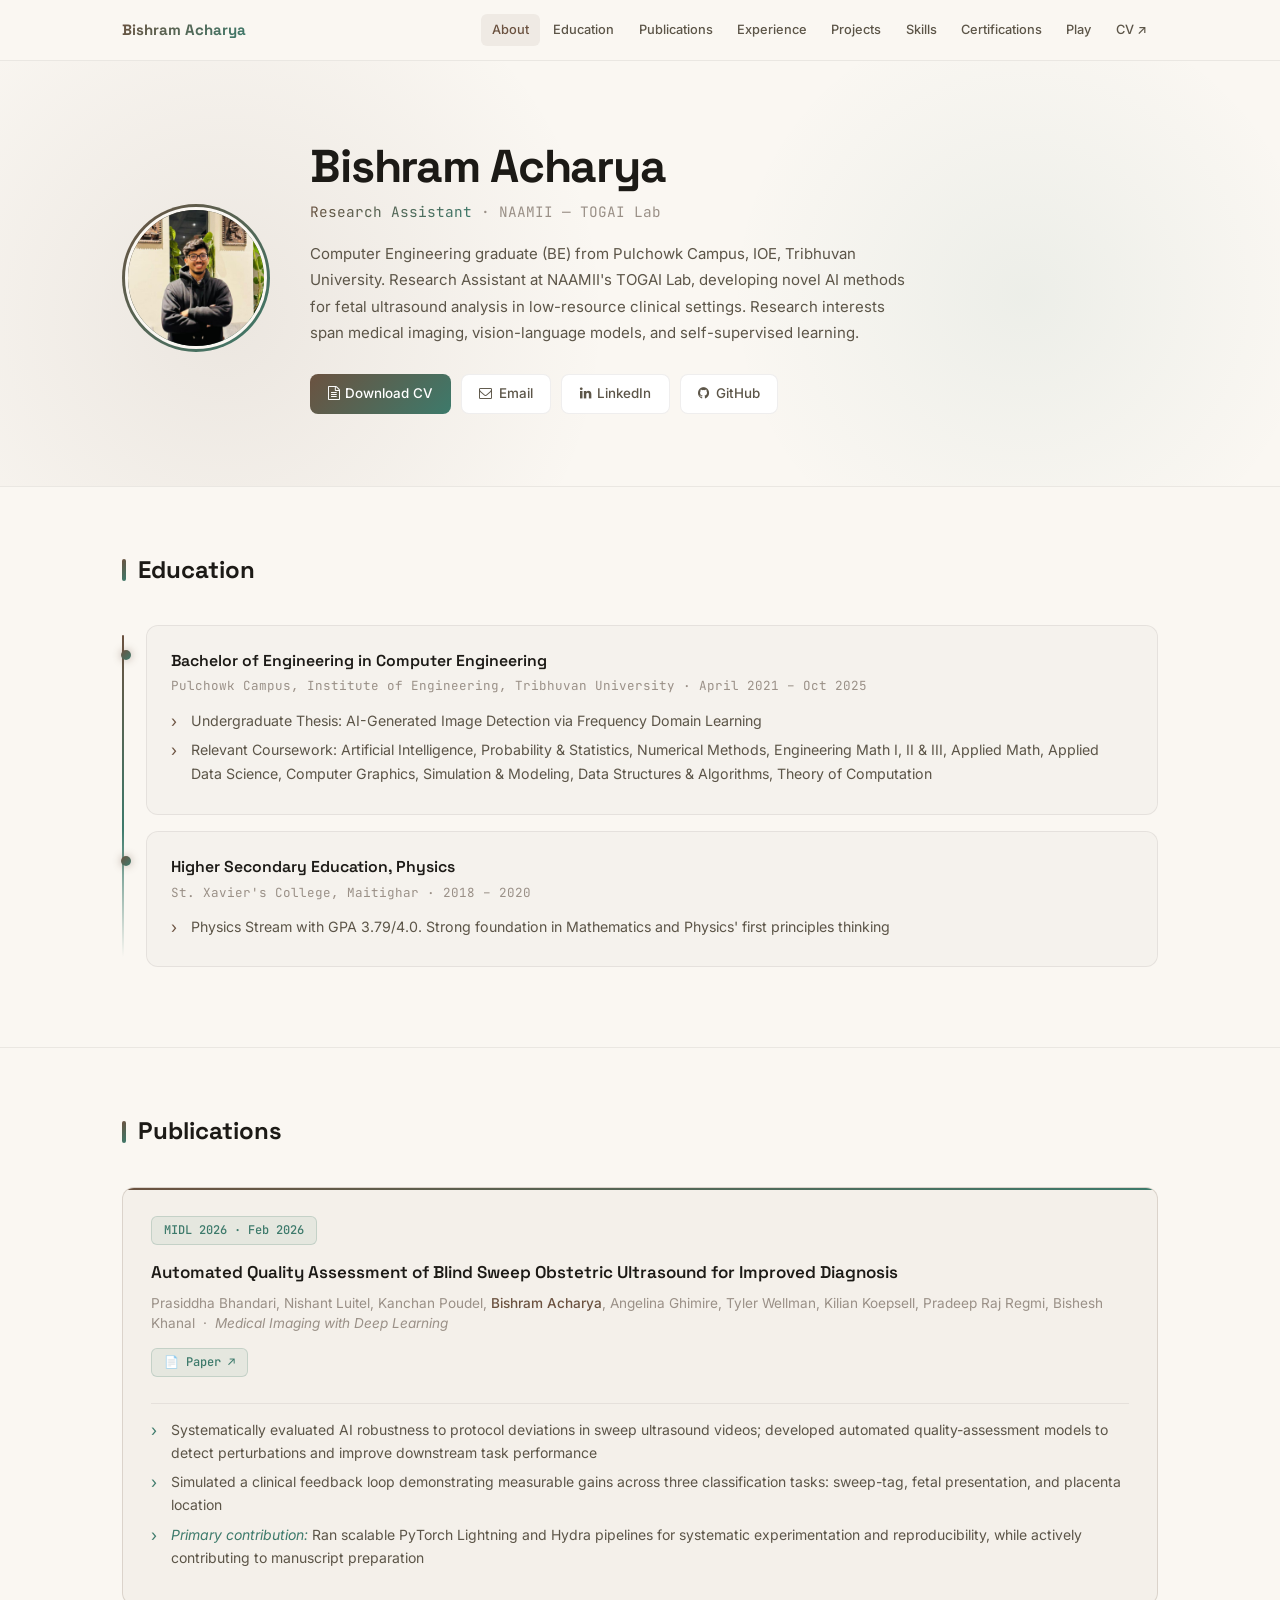
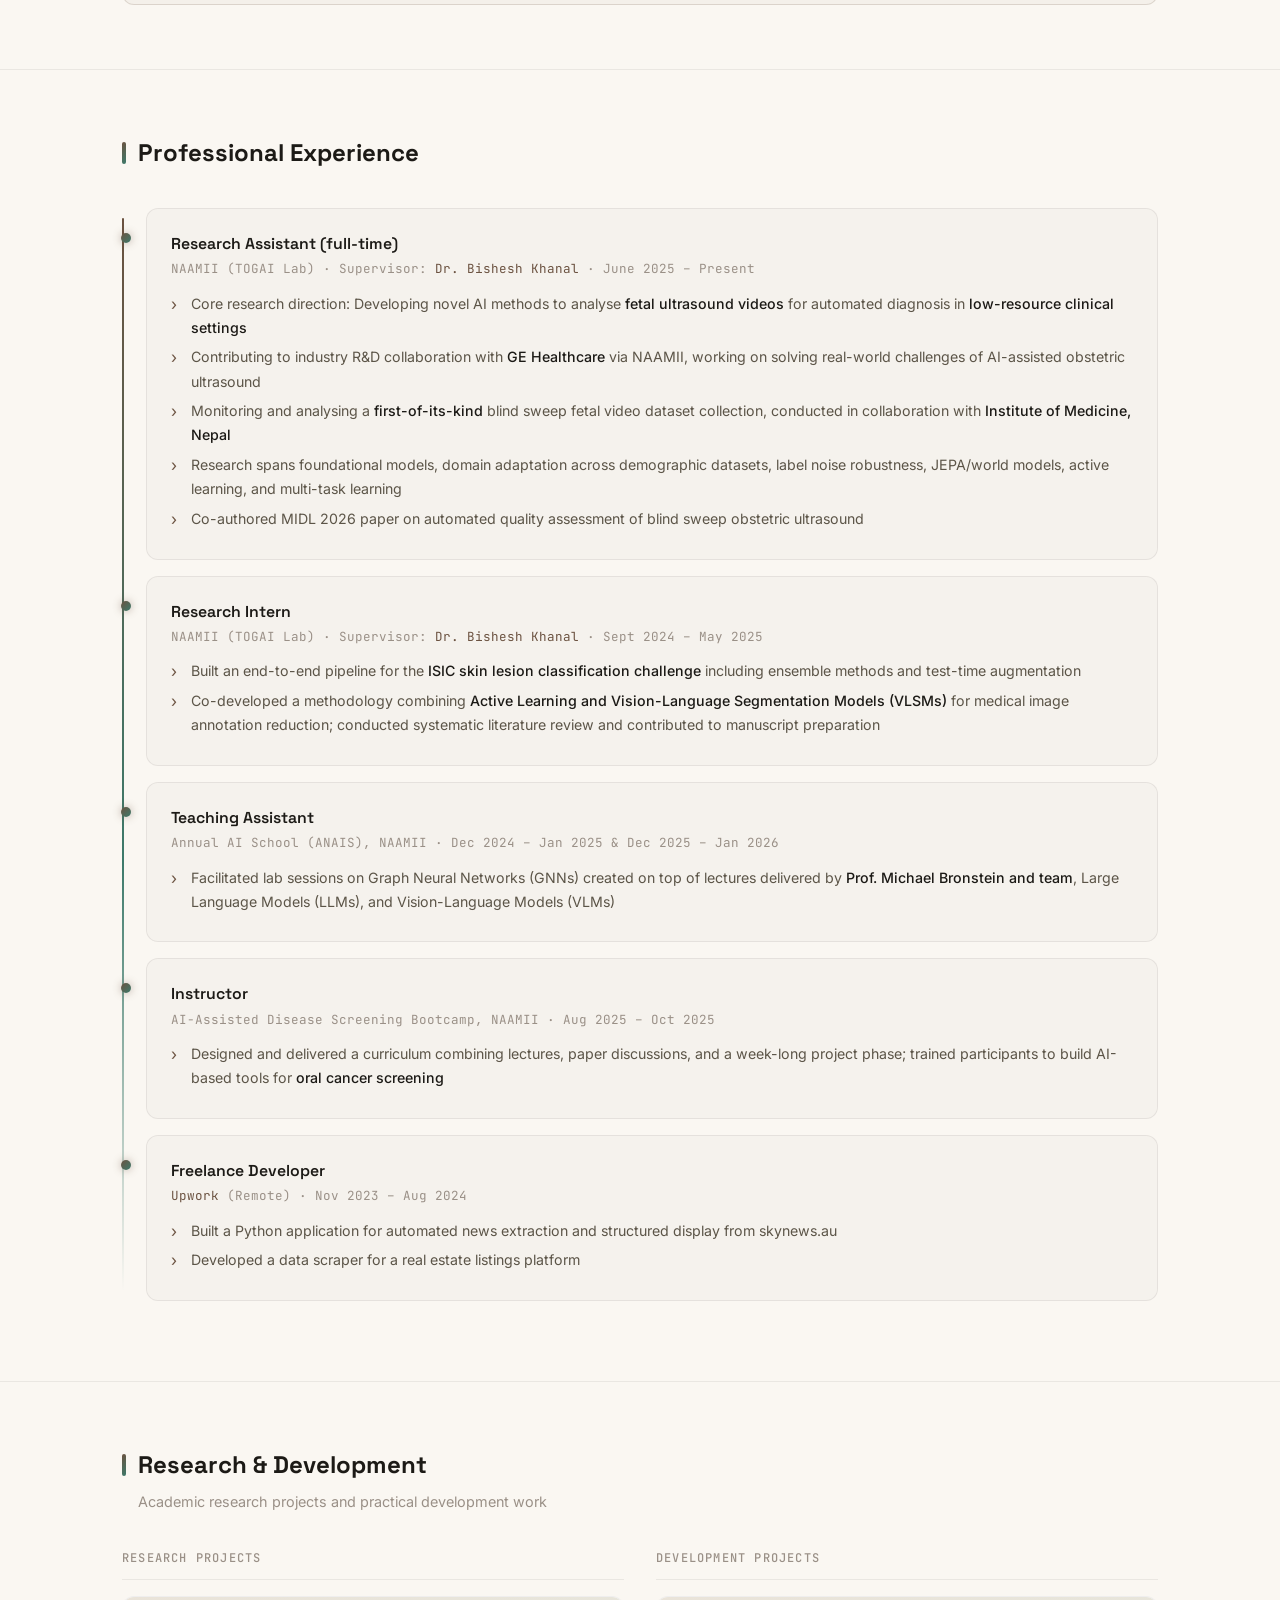
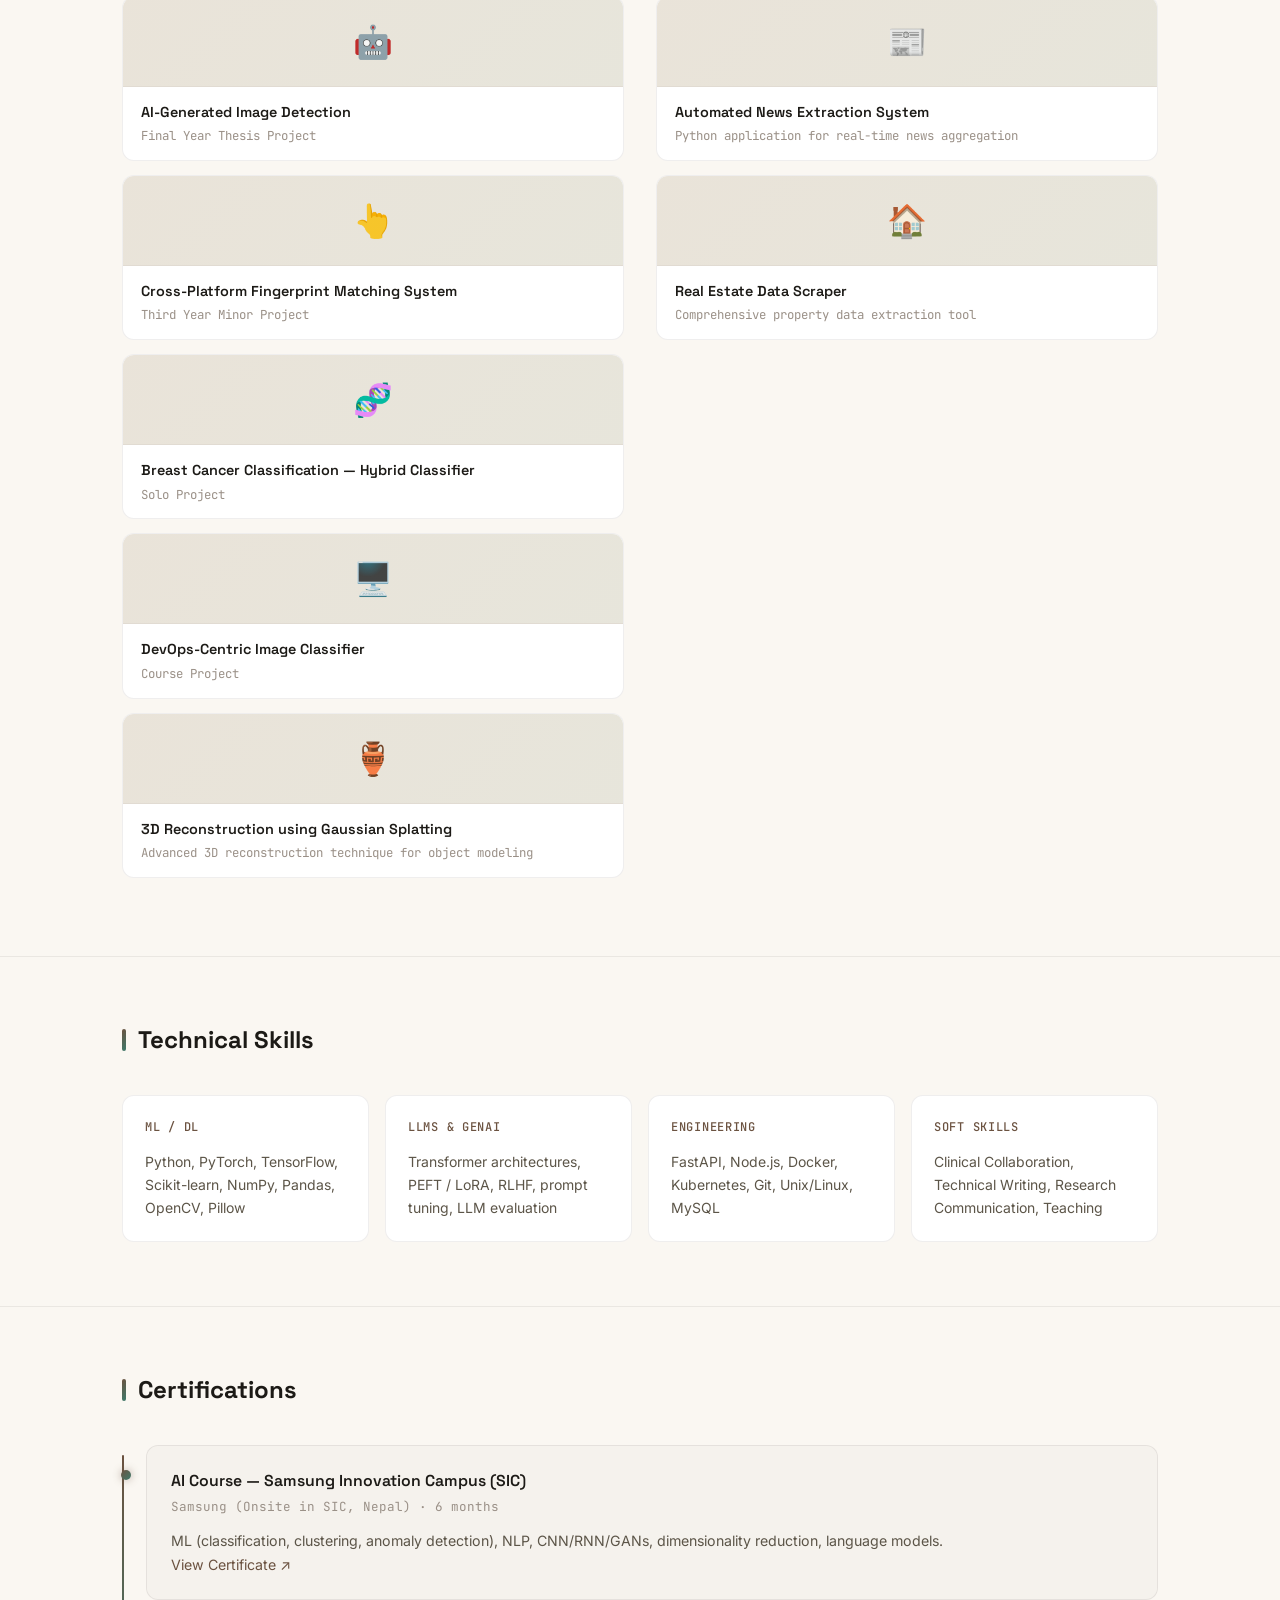
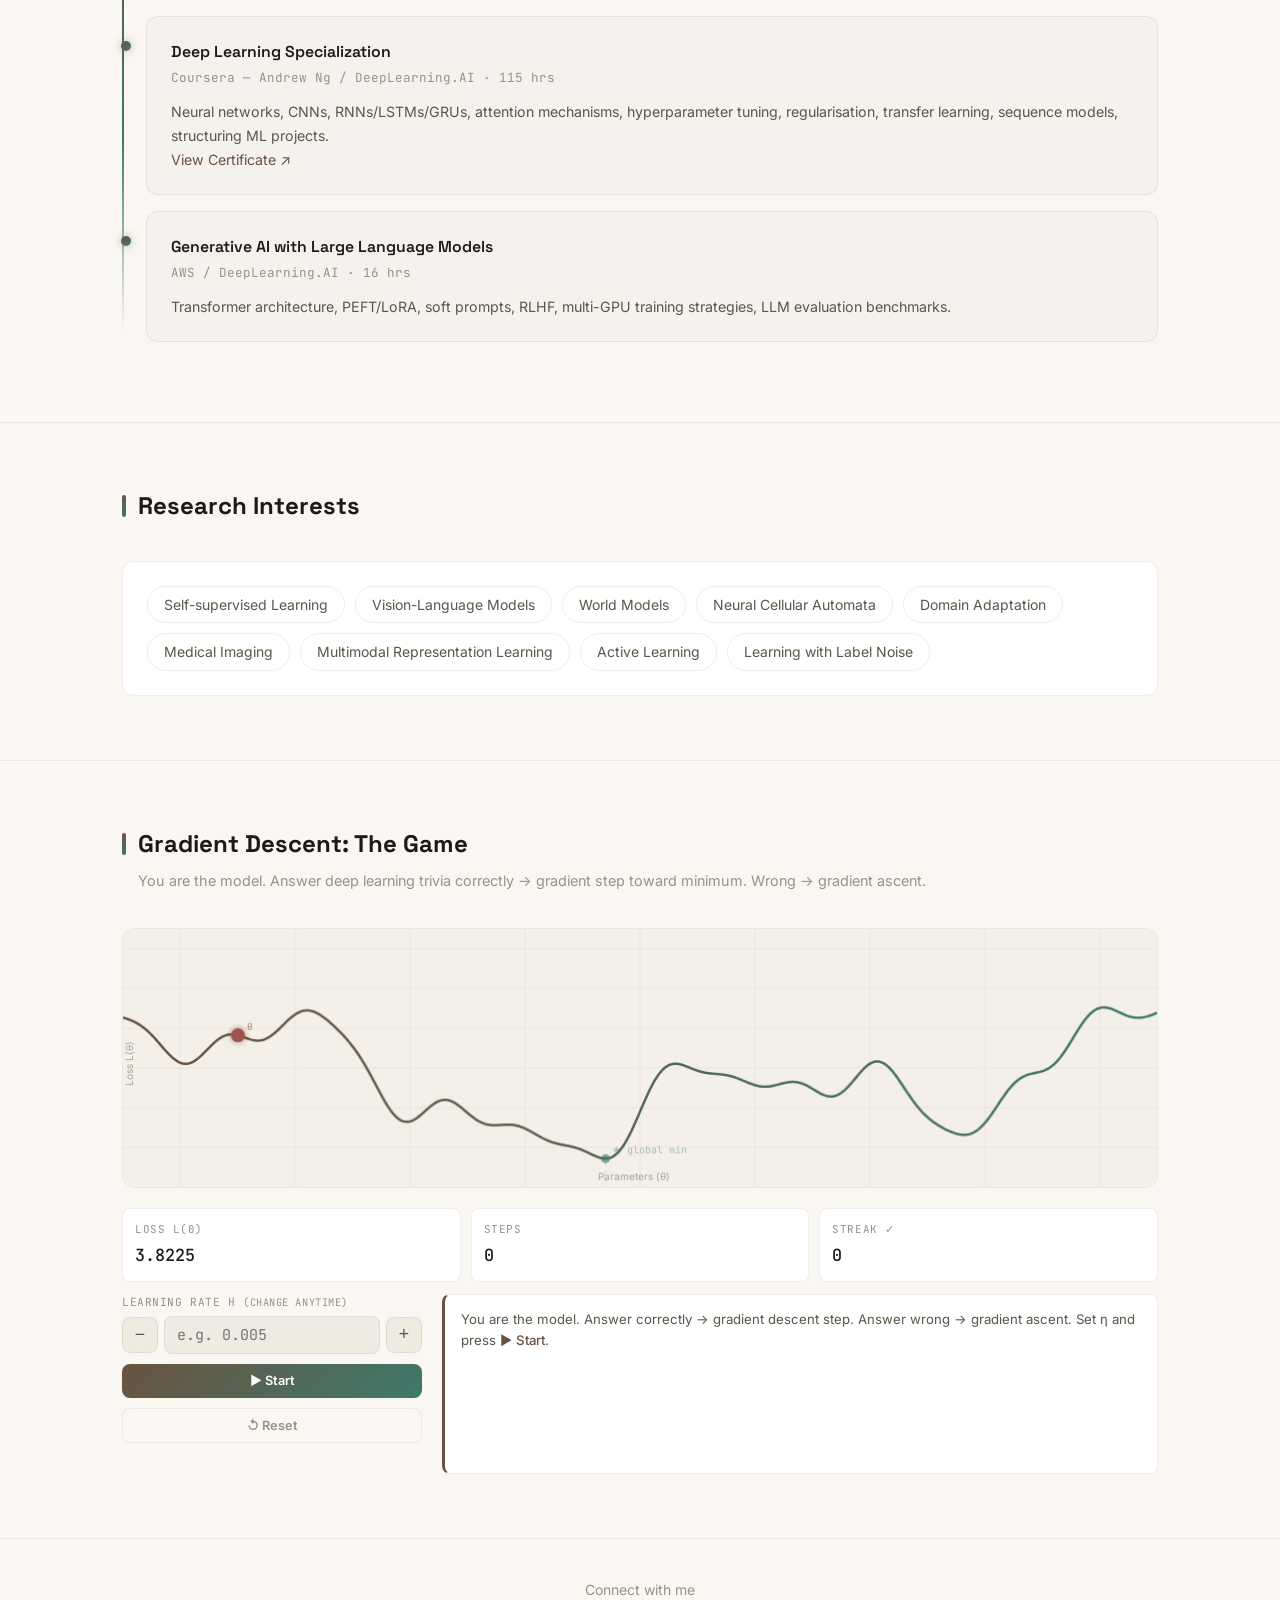
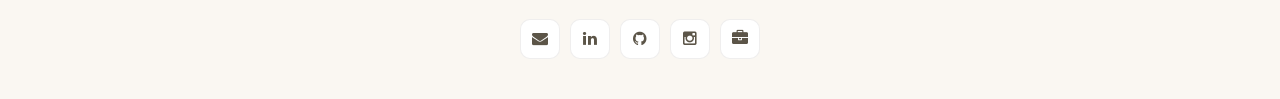
==== commit d9bf08e4: "Added CV" ====
--- a/index.html
+++ b/index.html
@@ -971,8 +971,6 @@
                     <div class="timeline-meta">Pulchowk Campus, Institute of Engineering, Tribhuvan University · April 2021 – Oct 2025</div>
                     <div class="timeline-description">
                         <ul>
-                            <li>Ranked 149<sup>th</sup> in the nationwide engineering entrance exam out of 15,000+ applicants (top 1.0%)</li>
-                            <li>Graduated with First Division</li>
                             <li>Undergraduate Thesis: AI-Generated Image Detection via Frequency Domain Learning</li>
                             <li>Relevant Coursework: Artificial Intelligence, Probability &amp; Statistics, Numerical Methods, Engineering Math I, II &amp; III, Applied Math, Applied Data Science, Computer Graphics, Simulation &amp; Modeling, Data Structures &amp; Algorithms, Theory of Computation</li>
                         </ul>
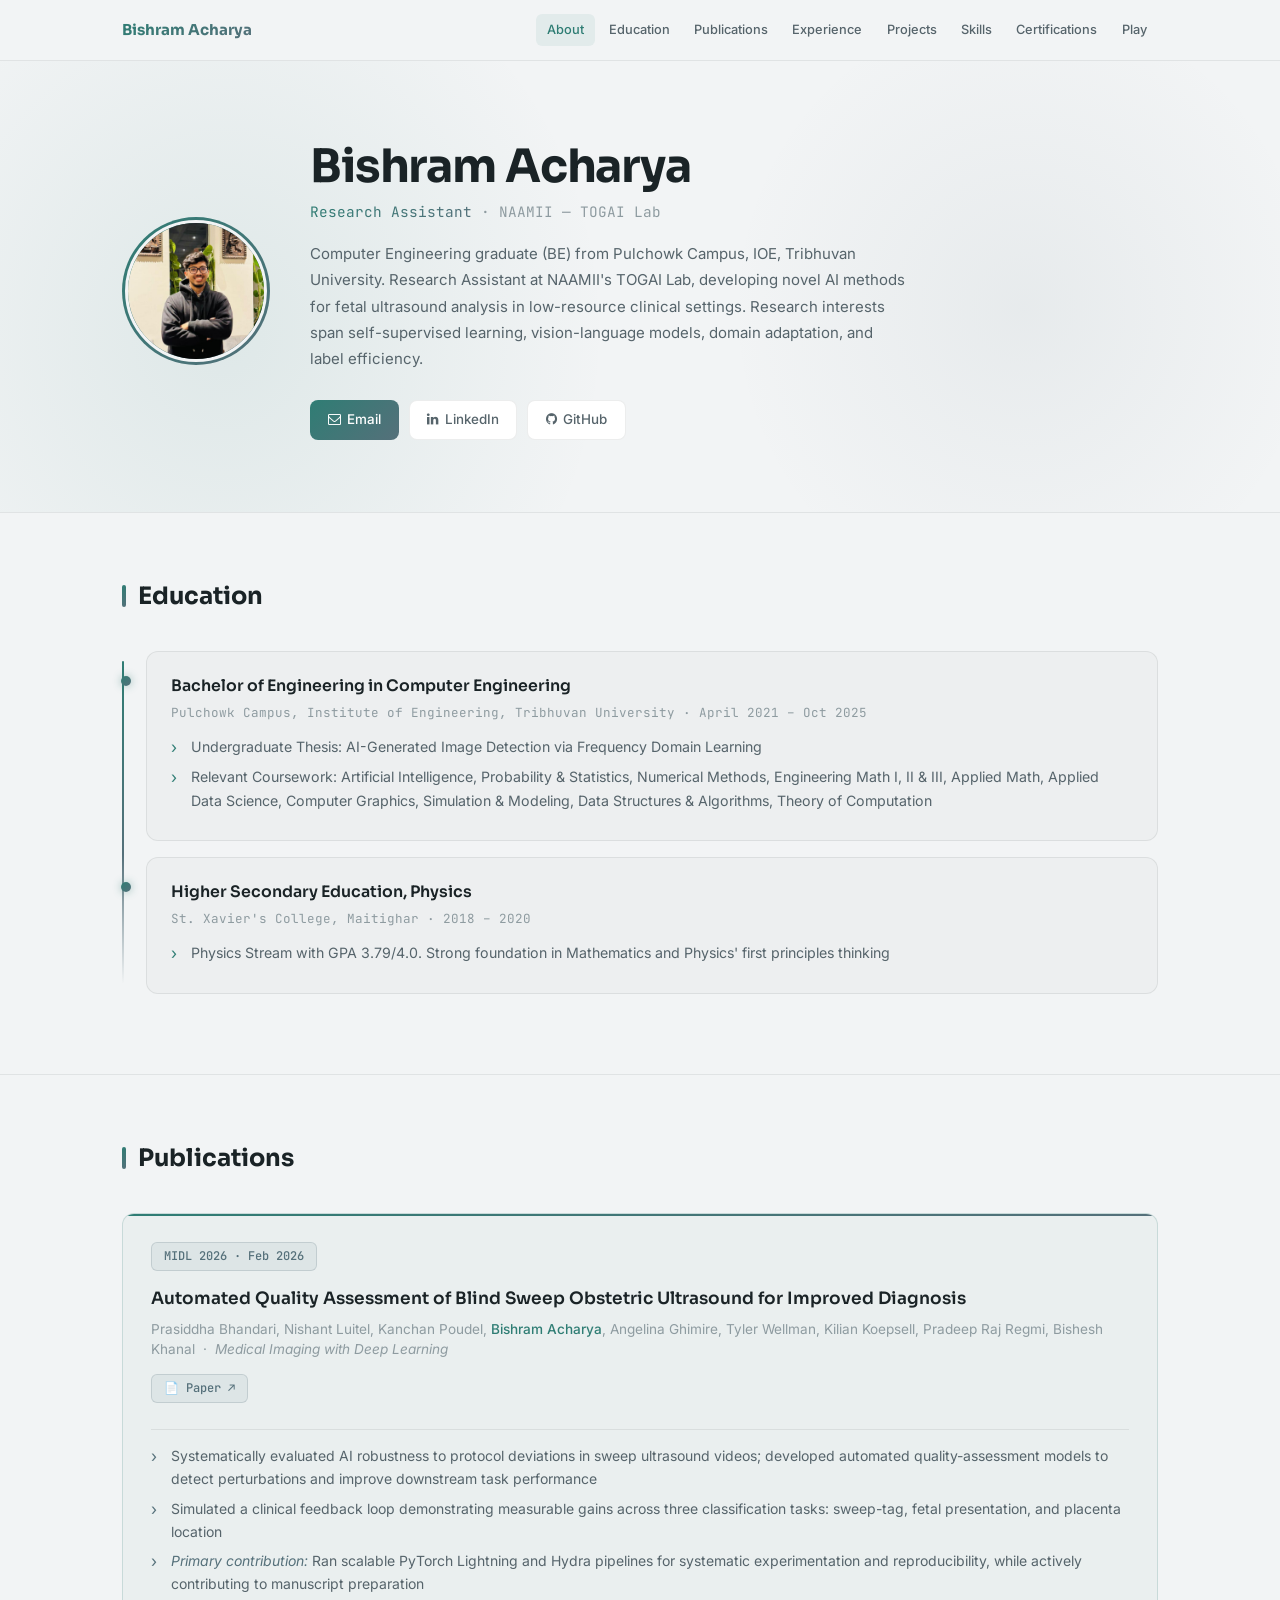
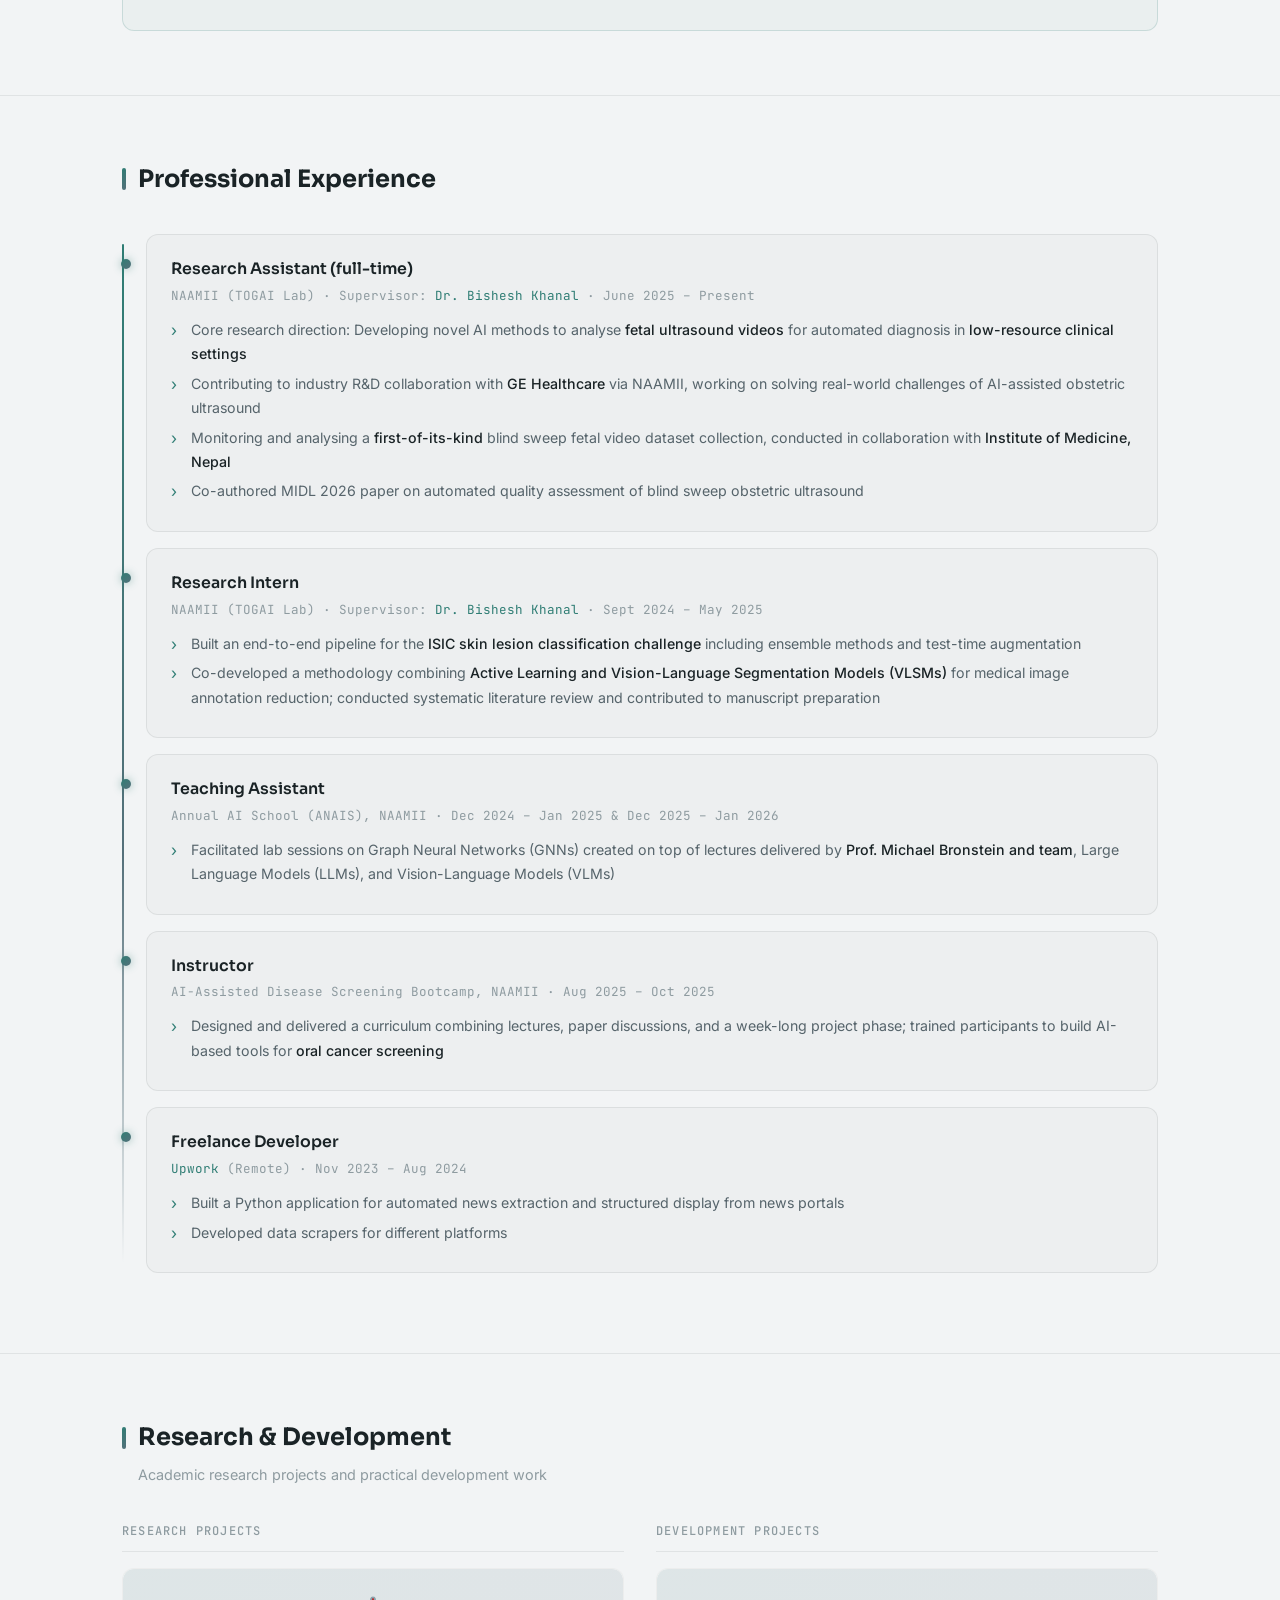
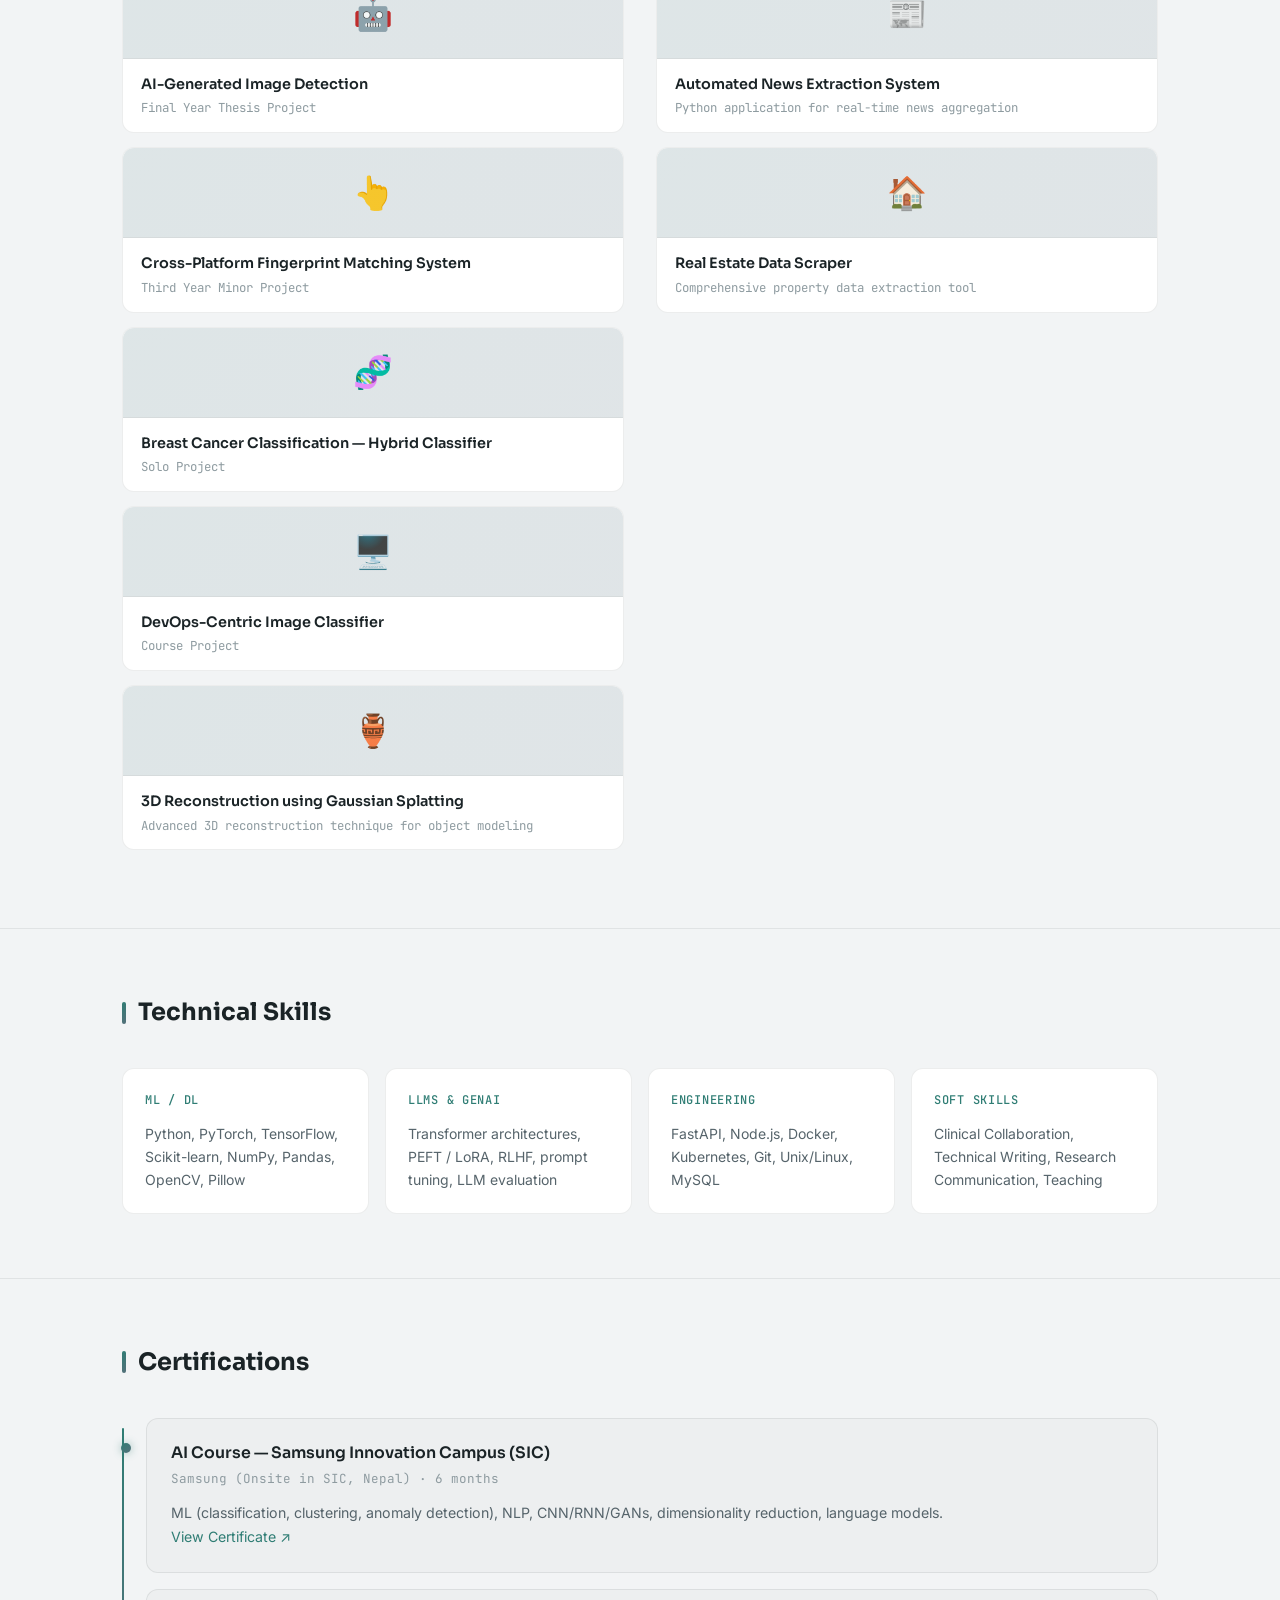
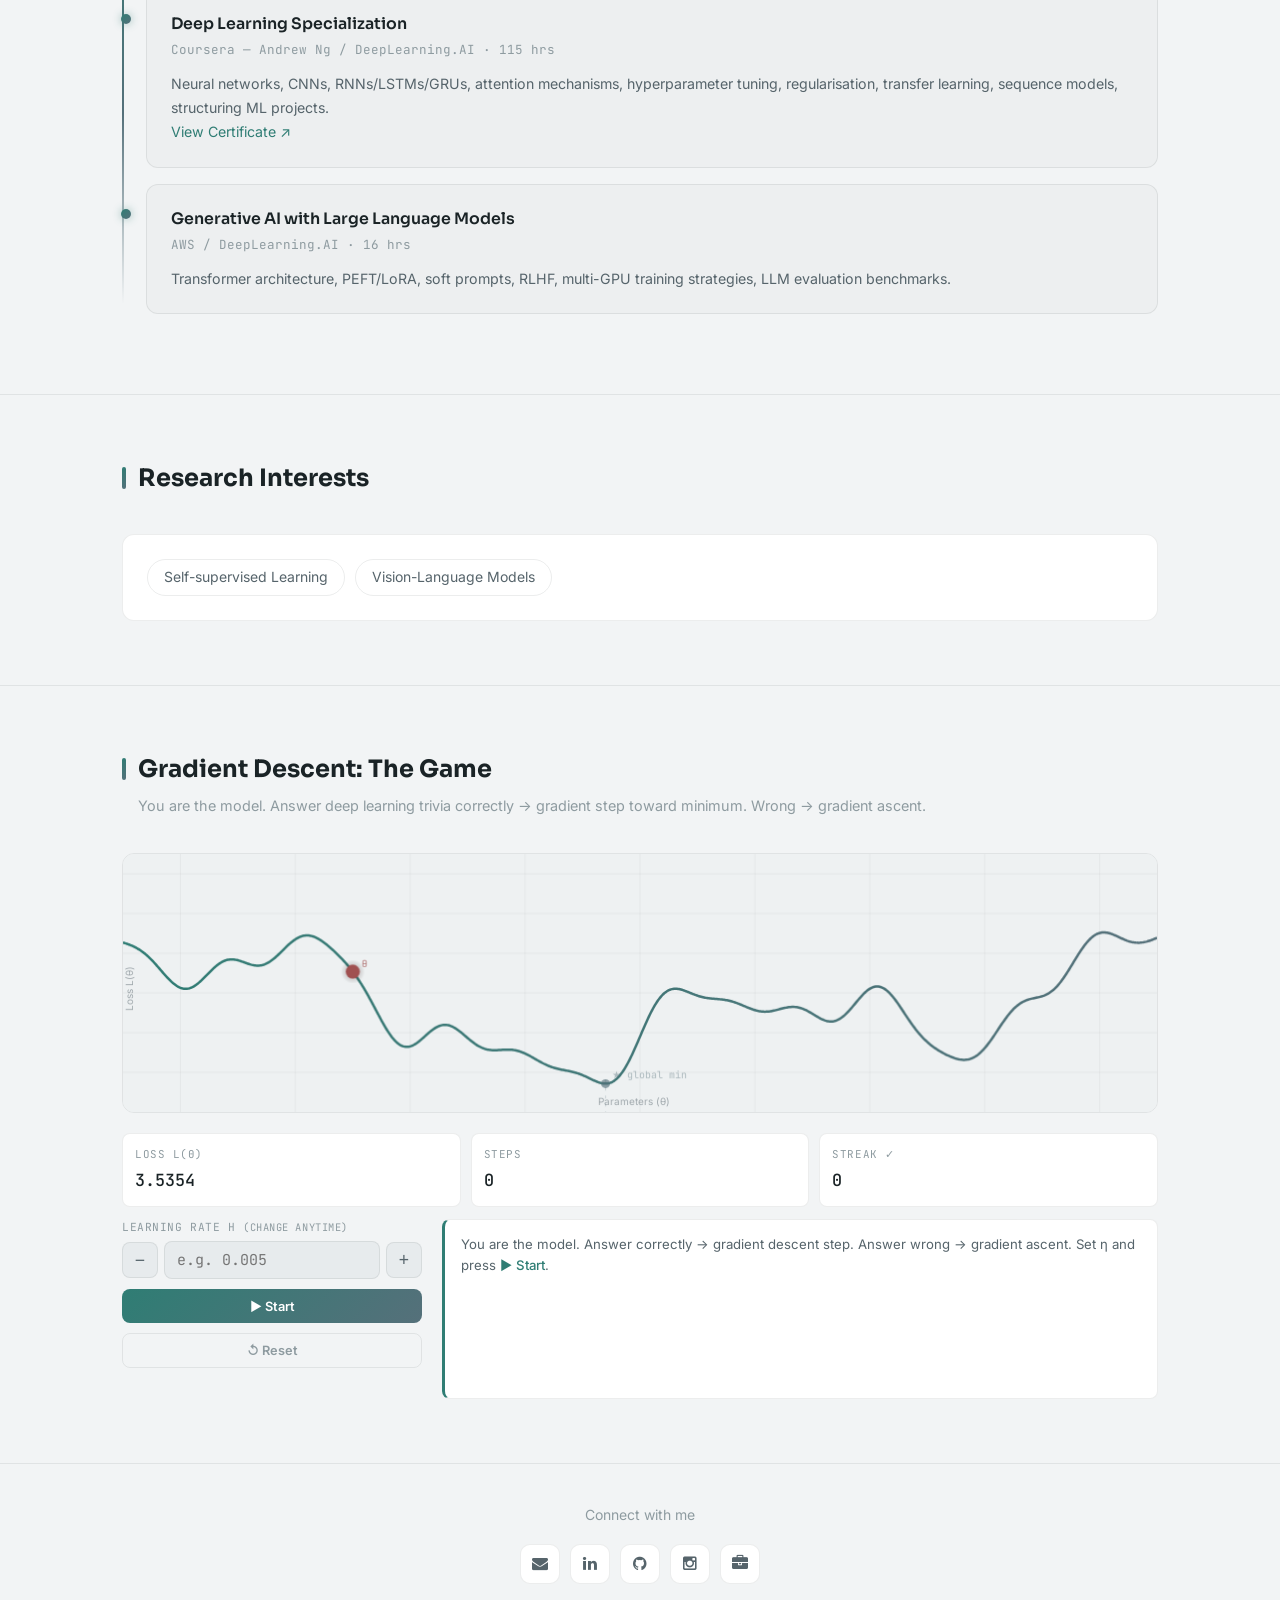
==== commit 94b38f8b: "Restyle to grey/teal theme, trim CV/interests, tweak game - Switch color palette from warm cream/bro" ====
--- a/index.html
+++ b/index.html
@@ -8,21 +8,21 @@
     <meta name="author" content="Bishram Acharya">
     <link rel="stylesheet" href="css/font-awesome.min.css" />
     <link rel="shortcut icon" href="img/favicon.png" />
-    <link href='https://fonts.googleapis.com/css2?family=Space+Grotesk:wght@300;400;500;600;700&family=Inter:wght@300;400;500&family=JetBrains+Mono:wght@400;500&display=swap' rel='stylesheet'>
+    <link href='https://fonts.googleapis.com/css2?family=Sora:wght@300;400;500;600;700&family=Inter:wght@300;400;500&family=JetBrains+Mono:wght@400;500&display=swap' rel='stylesheet'>
     <style>
         :root {
-            --bg:       #faf7f2;
+            --bg:       #f2f4f5;
             --bg-2:     #ffffff;
-            --bg-3:     #f0ebe1;
-            --border:   rgba(30,25,18,0.07);
-            --border-h: rgba(30,25,18,0.18);
-            --text-1:   #1c1a16;
-            --text-2:   #5c5548;
-            --text-3:   #9a9087;
-            --accent:   #6b5240;
-            --accent-2: #3d7a6b;
+            --bg-3:     #e7ebed;
+            --border:   rgba(23,32,35,0.08);
+            --border-h: rgba(23,32,35,0.20);
+            --text-1:   #1a2326;
+            --text-2:   #56646b;
+            --text-3:   #8e9ba0;
+            --accent:   #2f7d74;
+            --accent-2: #55707a;
             --love:     #b85252;
-            --grad:     linear-gradient(135deg, #6b5240 0%, #3d7a6b 100%);
+            --grad:     linear-gradient(135deg, #2f7d74 0%, #55707a 100%);
             --radius:   12px;
         }
 
@@ -43,7 +43,7 @@
         ::-webkit-scrollbar-thumb:hover { background: var(--accent); }
 
         h1, h2, h3, h4, h5 {
-            font-family: 'Space Grotesk', sans-serif;
+            font-family: 'Sora', sans-serif;
             font-weight: 600;
             color: var(--text-1);
         }
@@ -59,7 +59,7 @@
             position: sticky;
             top: 0;
             z-index: 100;
-            background: rgba(250,247,242,0.94);
+            background: rgba(242,244,245,0.94);
             backdrop-filter: blur(14px);
             -webkit-backdrop-filter: blur(14px);
             border-bottom: 1px solid var(--border);
@@ -74,7 +74,7 @@
         }
 
         .nav-brand {
-            font-family: 'Space Grotesk', sans-serif;
+            font-family: 'Sora', sans-serif;
             font-weight: 700;
             font-size: 0.9375rem;
             background: var(--grad);
@@ -105,7 +105,7 @@
         }
 
         .navbar ul li a:hover { color: var(--text-1); background: rgba(255,255,255,0.05); }
-        .navbar ul li.active a { color: var(--accent); background: rgba(107,82,64,0.08); }
+        .navbar ul li.active a { color: var(--accent); background: rgba(47,125,116,0.08); }
 
         /* ── HERO ── */
         .intro {
@@ -119,7 +119,7 @@
             position: absolute;
             top: -40%; left: -15%;
             width: 65%; height: 200%;
-            background: radial-gradient(ellipse, rgba(107,82,64,0.1) 0%, transparent 65%);
+            background: radial-gradient(ellipse, rgba(47,125,116,0.1) 0%, transparent 65%);
             pointer-events: none;
         }
 
@@ -128,7 +128,7 @@
             position: absolute;
             bottom: -30%; right: -5%;
             width: 50%; height: 150%;
-            background: radial-gradient(ellipse, rgba(61,122,107,0.07) 0%, transparent 65%);
+            background: radial-gradient(ellipse, rgba(85,112,122,0.07) 0%, transparent 65%);
             pointer-events: none;
         }
 
@@ -225,7 +225,7 @@
             border-color: var(--border-h);
             color: var(--accent) !important;
             -webkit-text-fill-color: var(--accent) !important;
-            background: rgba(107,82,64,0.06);
+            background: rgba(47,125,116,0.06);
             transform: translateY(-1px);
         }
 
@@ -266,14 +266,14 @@
             position: absolute;
             left: 0; top: 10px; bottom: 10px;
             width: 2px;
-            background: linear-gradient(to bottom, #6b5240, #3d7a6b 60%, transparent);
+            background: linear-gradient(to bottom, #2f7d74, #55707a 60%, transparent);
             border-radius: 1px;
         }
 
         .timeline-item {
             position: relative;
             margin-bottom: 1rem;
-            background: rgba(30,25,18,0.02);
+            background: rgba(23,32,35,0.02);
             border: 1px solid var(--border);
             border-radius: var(--radius);
             padding: 1.375rem 1.5rem;
@@ -281,8 +281,8 @@
         }
 
         .timeline-item:hover {
-            border-color: rgba(107,82,64,0.28);
-            background: rgba(107,82,64,0.03);
+            border-color: rgba(47,125,116,0.28);
+            background: rgba(47,125,116,0.03);
             transform: translateX(4px);
         }
 
@@ -293,11 +293,11 @@
             width: 10px; height: 10px;
             border-radius: 50%;
             background: var(--grad);
-            box-shadow: 0 0 8px rgba(107,82,64,0.45);
+            box-shadow: 0 0 8px rgba(47,125,116,0.45);
         }
 
         .timeline-title {
-            font-family: 'Space Grotesk', sans-serif;
+            font-family: 'Sora', sans-serif;
             font-weight: 600;
             font-size: 0.9875rem;
             color: var(--text-1);
@@ -338,8 +338,8 @@
 
         /* ── PUBLICATION ── */
         .pub-card {
-            background: rgba(107,82,64,0.04);
-            border: 1px solid rgba(107,82,64,0.18);
+            background: rgba(47,125,116,0.04);
+            border: 1px solid rgba(47,125,116,0.18);
             border-radius: var(--radius);
             padding: 1.75rem;
             position: relative;
@@ -358,9 +358,9 @@
             display: inline-flex;
             align-items: center;
             gap: 0.5rem;
-            background: rgba(61,122,107,0.08);
+            background: rgba(85,112,122,0.08);
             color: var(--accent-2);
-            border: 1px solid rgba(61,122,107,0.2);
+            border: 1px solid rgba(85,112,122,0.2);
             border-radius: 6px;
             padding: 0.25rem 0.75rem;
             font-size: 0.75rem;
@@ -371,7 +371,7 @@
         }
 
         .pub-title {
-            font-family: 'Space Grotesk', sans-serif;
+            font-family: 'Sora', sans-serif;
             font-size: 1.0625rem;
             font-weight: 600;
             color: var(--text-1);
@@ -392,8 +392,8 @@
             display: inline-flex;
             align-items: center;
             gap: 0.3rem;
-            background: rgba(61,122,107,0.08);
-            border: 1px solid rgba(61,122,107,0.2);
+            background: rgba(85,112,122,0.08);
+            border: 1px solid rgba(85,112,122,0.2);
             color: var(--accent-2);
             padding: 0.25rem 0.75rem;
             border-radius: 6px;
@@ -404,7 +404,7 @@
             width: fit-content;
             transition: all 0.2s;
         }
-        .pub-link:hover { background: rgba(61,122,107,0.15); color: var(--accent-2); }
+        .pub-link:hover { background: rgba(85,112,122,0.15); color: var(--accent-2); }
 
         .pub-bullets {
             list-style: none;
@@ -463,7 +463,7 @@
         .project-card[onclick] { cursor: pointer; }
 
         .project-card:hover {
-            border-color: rgba(107,82,64,0.32);
+            border-color: rgba(47,125,116,0.32);
             box-shadow: 0 8px 32px rgba(0,0,0,0.4);
             transform: translateY(-2px);
         }
@@ -491,7 +491,7 @@
         .project-content { padding: 0.875rem 1.125rem; }
 
         .project-title {
-            font-family: 'Space Grotesk', sans-serif;
+            font-family: 'Sora', sans-serif;
             font-size: 0.9rem;
             font-weight: 600;
             color: var(--text-1);
@@ -507,7 +507,7 @@
         .project-details {
             position: absolute;
             inset: 0;
-            background: rgba(25,23,36,0.97);
+            background: rgba(17,24,26,0.97);
             padding: 1.25rem;
             opacity: 0;
             transform: translateY(6px);
@@ -515,7 +515,7 @@
             display: flex;
             flex-direction: column;
             justify-content: center;
-            border: 1px solid rgba(107,82,64,0.28);
+            border: 1px solid rgba(47,125,116,0.28);
             border-radius: var(--radius);
         }
 
@@ -535,9 +535,9 @@
         .project-tech { display: flex; flex-wrap: wrap; gap: 0.3rem; margin-top: auto; }
 
         .tech-tag {
-            background: rgba(107,82,64,0.1);
+            background: rgba(47,125,116,0.1);
             color: var(--accent);
-            border: 1px solid rgba(107,82,64,0.18);
+            border: 1px solid rgba(47,125,116,0.18);
             padding: 0.175rem 0.55rem;
             border-radius: 5px;
             font-size: 0.685rem;
@@ -556,7 +556,7 @@
             transition: border-color 0.2s;
         }
 
-        .skill-category:hover { border-color: rgba(107,82,64,0.25); }
+        .skill-category:hover { border-color: rgba(47,125,116,0.25); }
 
         .skill-category h4 {
             font-family: 'JetBrains Mono', monospace;
@@ -595,7 +595,7 @@
         .interest-tag:hover {
             border-color: var(--accent);
             color: var(--accent);
-            background: rgba(107,82,64,0.06);
+            background: rgba(47,125,116,0.06);
         }
 
         /* ── GAME ── */
@@ -795,12 +795,12 @@
         .answer-btn:hover:not(:disabled) {
             border-color: var(--border-h);
             color: var(--text-1);
-            background: rgba(107,82,64,0.06);
+            background: rgba(47,125,116,0.06);
         }
 
         .answer-btn.correct {
             border-color: var(--accent-2) !important;
-            background: rgba(61,122,107,0.12) !important;
+            background: rgba(85,112,122,0.12) !important;
             color: var(--accent-2) !important;
         }
 
@@ -847,7 +847,7 @@
         .lr-step-btn:hover {
             border-color: var(--border-h);
             color: var(--accent);
-            background: rgba(107,82,64,0.08);
+            background: rgba(47,125,116,0.08);
         }
 
         .lr-step-btn:active { transform: scale(0.93); }
@@ -881,7 +881,7 @@
             border-color: var(--accent);
             color: var(--accent) !important;
             -webkit-text-fill-color: var(--accent) !important;
-            background: rgba(107,82,64,0.08);
+            background: rgba(47,125,116,0.08);
             transform: translateY(-2px);
         }
 
@@ -926,7 +926,6 @@
                         <li><a href="#skills">Skills</a></li>
                         <li><a href="#certifications">Certifications</a></li>
                         <li><a href="#game">Play</a></li>
-                        <li><a href="my_cv.pdf" target="_blank">CV ↗</a></li>
                     </ul>
                 </nav>
             </div>
@@ -946,11 +945,10 @@
                     <h1>Bishram Acharya</h1>
                     <div class="title"><span>Research Assistant</span> · NAAMII — TOGAI Lab</div>
                     <div class="description">
-                        Computer Engineering graduate (BE) from Pulchowk Campus, IOE, Tribhuvan University. Research Assistant at NAAMII's TOGAI Lab, developing novel AI methods for fetal ultrasound analysis in low-resource clinical settings. Research interests span medical imaging, vision-language models, and self-supervised learning.
+                        Computer Engineering graduate (BE) from Pulchowk Campus, IOE, Tribhuvan University. Research Assistant at NAAMII's TOGAI Lab, developing novel AI methods for fetal ultrasound analysis in low-resource clinical settings. Research interests span self-supervised learning, vision-language models, domain adaptation, and label efficiency.
                     </div>
                     <div class="intro-links">
-                        <a href="my_cv.pdf" target="_blank" class="btn btn-primary"><i class="fa fa-file-text-o"></i> Download CV</a>
-                        <a href="mailto:bisram019@gmail.com" class="btn btn-secondary"><i class="fa fa-envelope-o"></i> Email</a>
+                        <a href="mailto:bisram019@gmail.com" class="btn btn-primary"><i class="fa fa-envelope-o"></i> Email</a>
                         <a href="https://www.linkedin.com/in/bishram-acharya/" target="_blank" class="btn btn-secondary"><i class="fa fa-linkedin"></i> LinkedIn</a>
                         <a href="https://github.com/bishram-acharya" target="_blank" class="btn btn-secondary"><i class="fa fa-github"></i> GitHub</a>
                     </div>
@@ -1028,7 +1026,6 @@
                             <li>Core research direction: Developing novel AI methods to analyse <strong>fetal ultrasound videos</strong> for automated diagnosis in <strong>low-resource clinical settings</strong></li>
                             <li>Contributing to industry R&amp;D collaboration with <strong>GE Healthcare</strong> via NAAMII, working on solving real-world challenges of AI-assisted obstetric ultrasound</li>
                             <li>Monitoring and analysing a <strong>first-of-its-kind</strong> blind sweep fetal video dataset collection, conducted in collaboration with <strong>Institute of Medicine, Nepal</strong></li>
-                            <li>Research spans foundational models, domain adaptation across demographic datasets, label noise robustness, JEPA/world models, active learning, and multi-task learning</li>
                             <li>Co-authored MIDL 2026 paper on automated quality assessment of blind sweep obstetric ultrasound</li>
                         </ul>
                     </div>
@@ -1070,8 +1067,8 @@
                     <div class="timeline-meta"><a href="https://www.upwork.com/freelancers/~01170c58105056f06c">Upwork</a> (Remote) · Nov 2023 – Aug 2024</div>
                     <div class="timeline-description">
                         <ul>
-                            <li>Built a Python application for automated news extraction and structured display from skynews.au</li>
-                            <li>Developed a data scraper for a real estate listings platform</li>
+                            <li>Built a Python application for automated news extraction and structured display from news portals</li>
+                            <li>Developed data scrapers for different platforms</li>
                         </ul>
                     </div>
                 </div>
@@ -1276,13 +1273,6 @@
             <div class="interests-cloud">
                 <span class="interest-tag">Self-supervised Learning</span>
                 <span class="interest-tag">Vision-Language Models</span>
-                <span class="interest-tag">World Models</span>
-                <span class="interest-tag">Neural Cellular Automata</span>
-                <span class="interest-tag">Domain Adaptation</span>
-                <span class="interest-tag">Medical Imaging</span>
-                <span class="interest-tag">Multimodal Representation Learning</span>
-                <span class="interest-tag">Active Learning</span>
-                <span class="interest-tag">Learning with Label Noise</span>
             </div>
         </div>
     </section>
@@ -1482,7 +1472,7 @@
             ];
 
             // ── State ──
-            let theta = xMin + 1.0, ballDisplayTheta = xMin + 1.0;
+            let theta = xMin + 2.0, ballDisplayTheta = xMin + 2.0;
             let trail = [], lr = 0;
             const LR_SCALE = 100;
             let steps = 0, streak = 0, consecInMin = 0;
@@ -1558,22 +1548,22 @@
             function draw() {
                 const W=cW(), dt=ballDisplayTheta;
                 ctx.clearRect(0,0,W,H);
-                ctx.fillStyle='#f5f0e7'; ctx.fillRect(0,0,W,H);
-                ctx.strokeStyle='rgba(30,25,18,0.04)'; ctx.lineWidth=1;
+                ctx.fillStyle='#eef1f2'; ctx.fillRect(0,0,W,H);
+                ctx.strokeStyle='rgba(23,32,35,0.04)'; ctx.lineWidth=1;
                 for(let x=Math.ceil(xMin);x<=Math.floor(xMax);x++){ctx.beginPath();ctx.moveTo(cx(x),0);ctx.lineTo(cx(x),H);ctx.stroke();}
                 for(let y=1;y<=6;y++){ctx.beginPath();ctx.moveTo(0,cy(y));ctx.lineTo(W,cy(y));ctx.stroke();}
                 ctx.save(); ctx.beginPath(); ctx.rect(0,0,W,H); ctx.clip();
-                ctx.setLineDash([3,5]); ctx.strokeStyle='rgba(61,122,107,0.22)'; ctx.lineWidth=1;
+                ctx.setLineDash([3,5]); ctx.strokeStyle='rgba(85,112,122,0.22)'; ctx.lineWidth=1;
                 ctx.beginPath(); ctx.moveTo(cx(gMinX),cy(gMinY)-4); ctx.lineTo(cx(gMinX),H); ctx.stroke();
                 ctx.setLineDash([]);
                 if(trail.length>1){
-                    ctx.beginPath(); ctx.strokeStyle='rgba(107,82,64,0.25)'; ctx.lineWidth=1.5;
+                    ctx.beginPath(); ctx.strokeStyle='rgba(47,125,116,0.25)'; ctx.lineWidth=1.5;
                     let ft=true;
                     trail.forEach(t=>{ft?ctx.moveTo(cx(t),cy(L(t))):ctx.lineTo(cx(t),cy(L(t)));ft=false;});
                     ctx.stroke();
                 }
                 const grad=ctx.createLinearGradient(0,0,W,0);
-                grad.addColorStop(0,'#6b5240'); grad.addColorStop(1,'#3d7a6b');
+                grad.addColorStop(0,'#2f7d74'); grad.addColorStop(1,'#55707a');
                 ctx.beginPath(); ctx.strokeStyle=grad; ctx.lineWidth=2.5;
                 let first=true;
                 for(let px=0;px<=W;px++){
@@ -1582,7 +1572,7 @@
                 }
                 ctx.stroke(); ctx.restore();
                 ctx.beginPath(); ctx.arc(cx(gMinX),cy(gMinY),4.5,0,Math.PI*2);
-                ctx.fillStyle='rgba(61,122,107,0.65)'; ctx.fill();
+                ctx.fillStyle='rgba(85,112,122,0.65)'; ctx.fill();
                 const bx=cx(dt), by=cy(L(dt));
                 if(by>-12&&by<H+12){
                     const glowR=Math.min(12+streak*1.5,26);
@@ -1594,10 +1584,10 @@
                     ctx.strokeStyle='rgba(160,80,80,0.75)'; ctx.lineWidth=1.5; ctx.stroke();
                 }
                 ctx.font='10px JetBrains Mono, monospace';
-                ctx.fillStyle='rgba(61,122,107,0.42)';
+                ctx.fillStyle='rgba(85,112,122,0.42)';
                 ctx.fillText('★ global min',cx(gMinX)+7,cy(gMinY)-5);
                 if(by>12&&by<H-12){ctx.fillStyle='rgba(160,80,80,0.7)';ctx.fillText('θ',bx+9,by-5);}
-                ctx.fillStyle='rgba(92,85,72,0.5)'; ctx.font='10px Inter, sans-serif';
+                ctx.fillStyle='rgba(86,100,107,0.5)'; ctx.font='10px Inter, sans-serif';
                 ctx.fillText('Parameters (θ)',W/2-42,H-7);
                 ctx.save(); ctx.translate(10,H/2+28); ctx.rotate(-Math.PI/2);
                 ctx.fillText('Loss L(θ)',0,0); ctx.restore();
